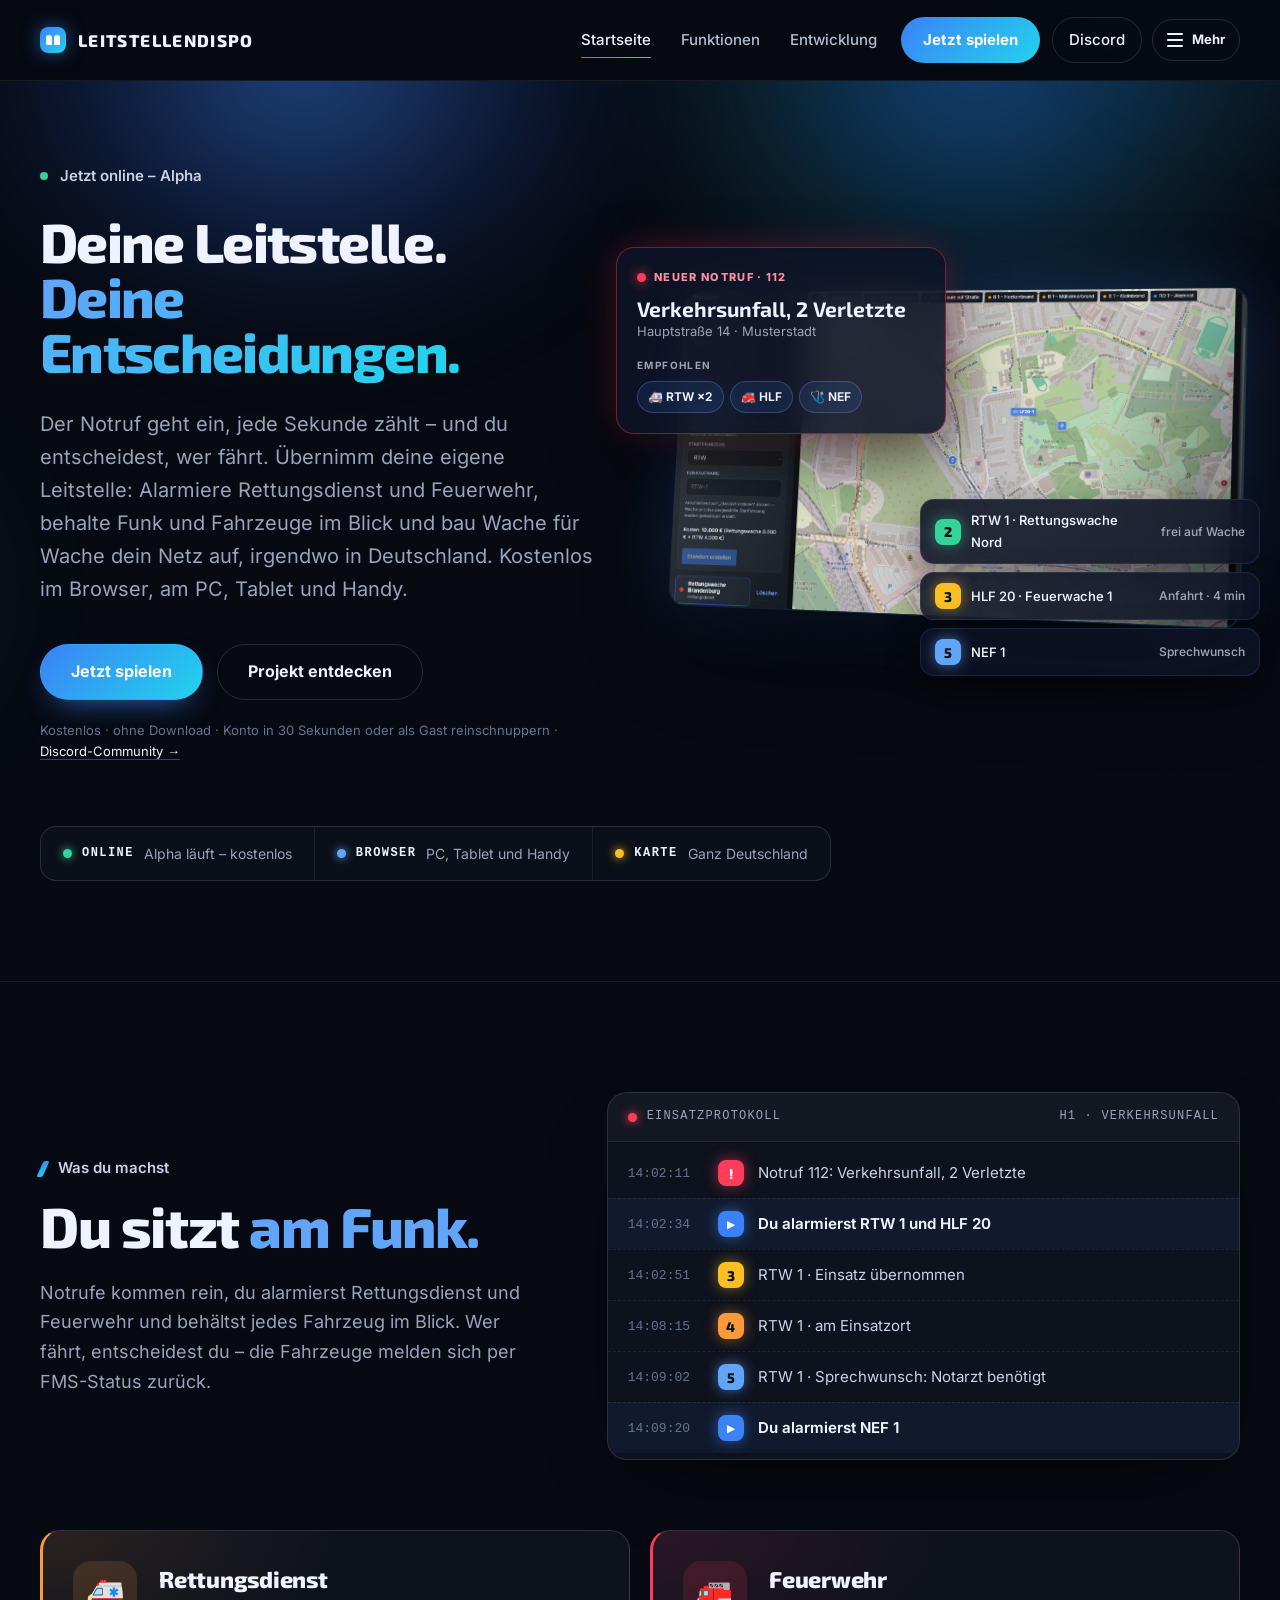
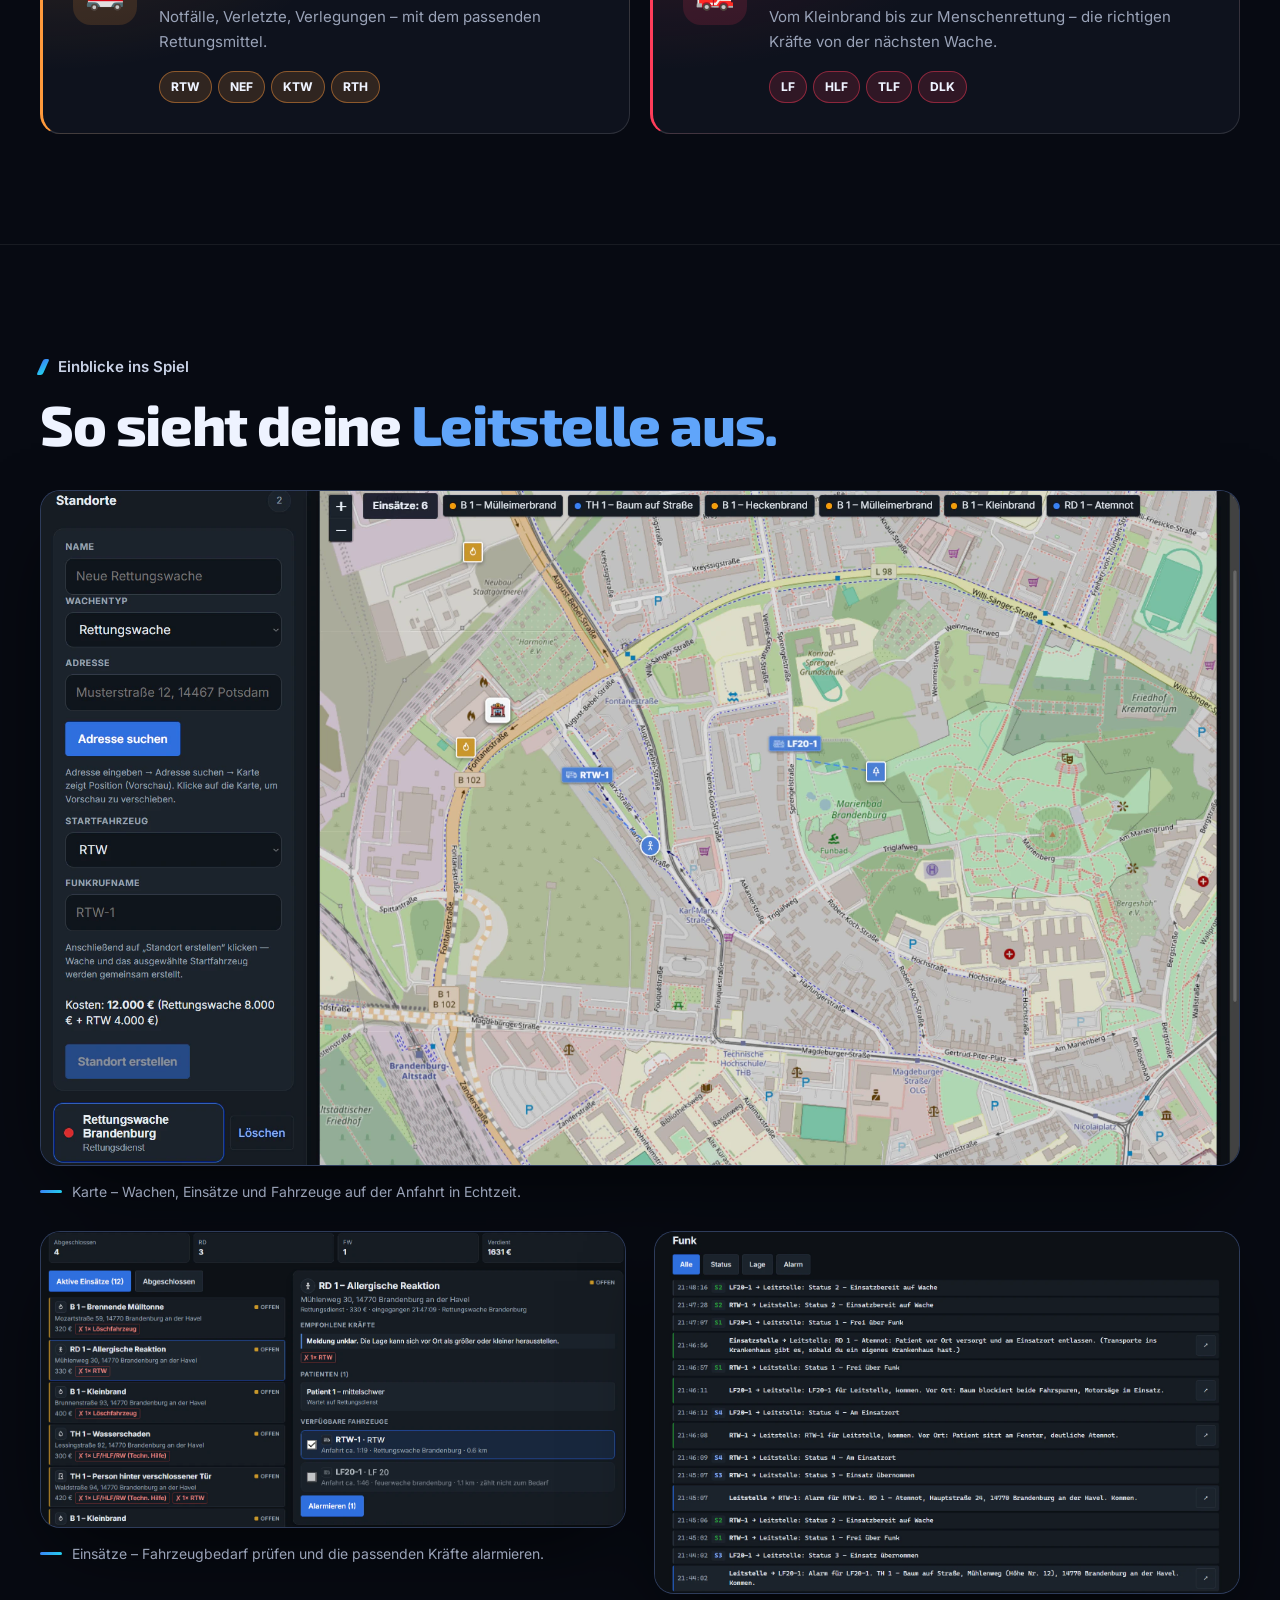
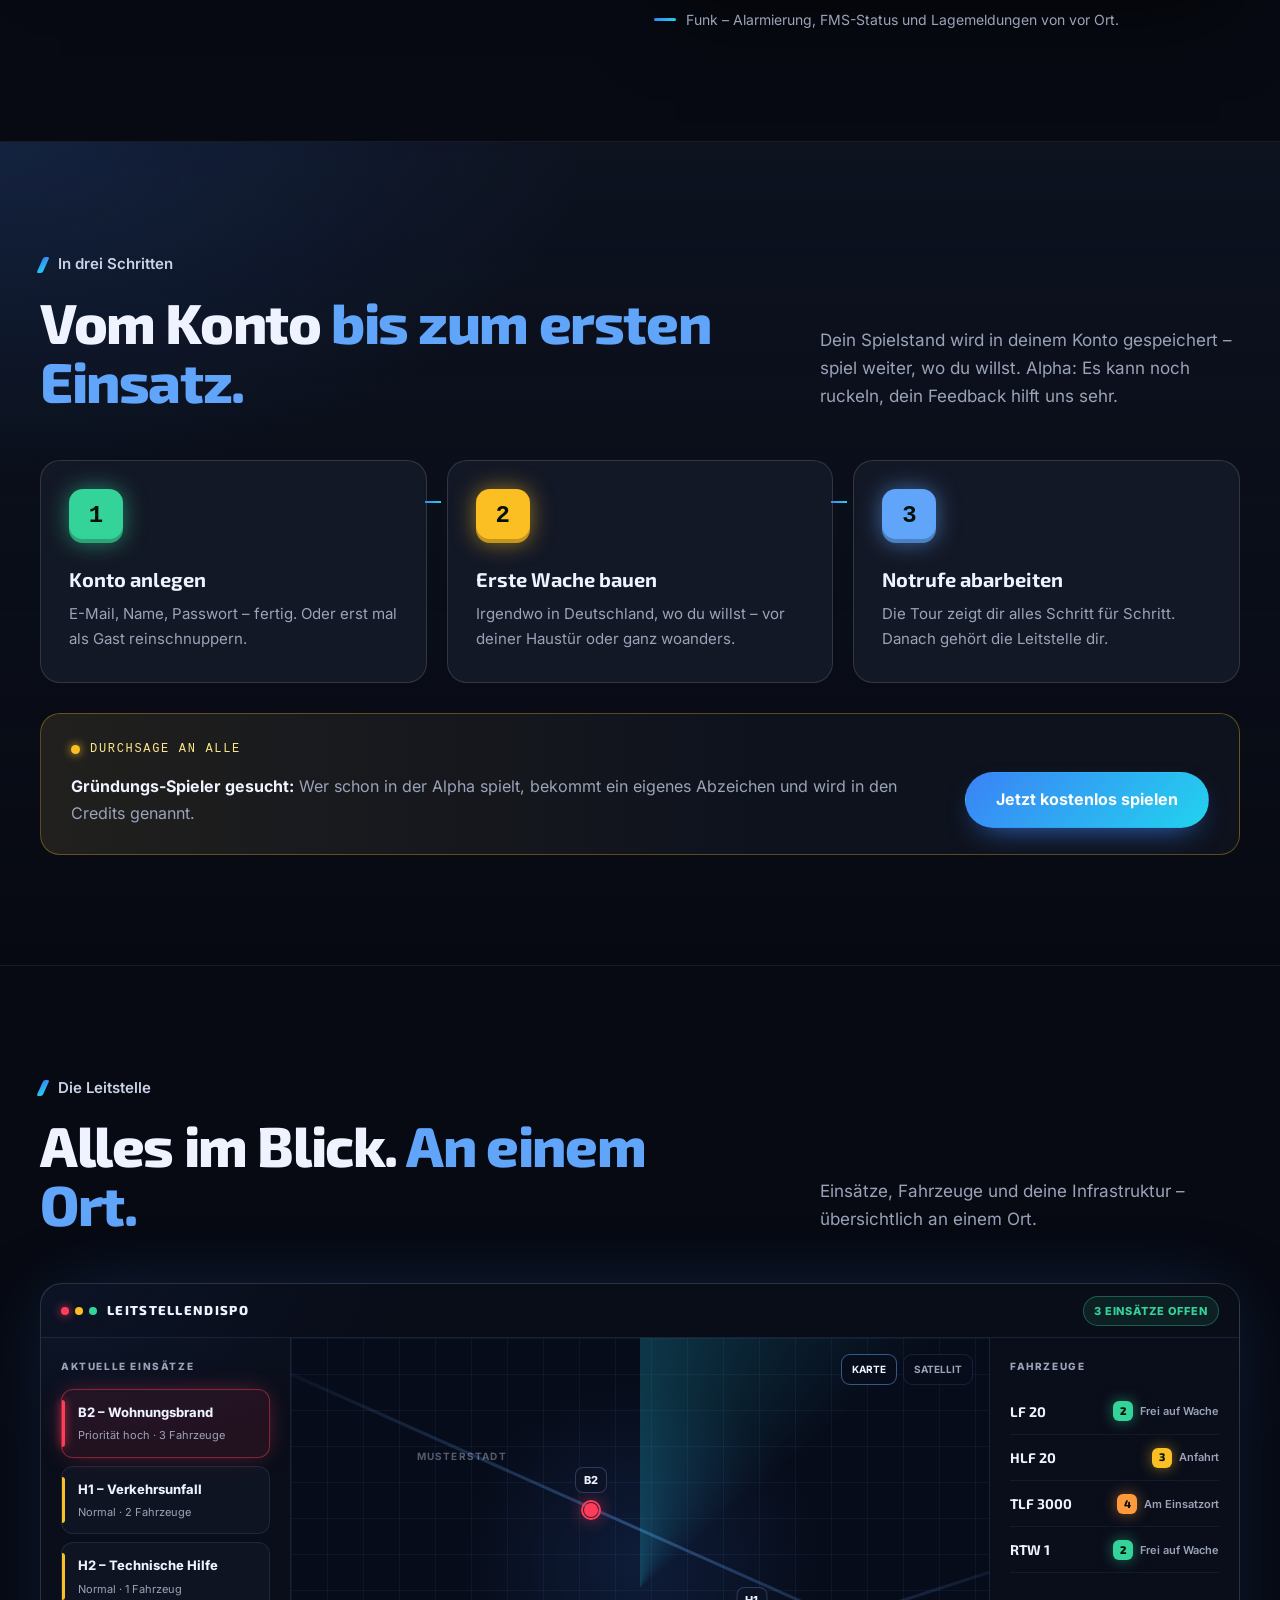
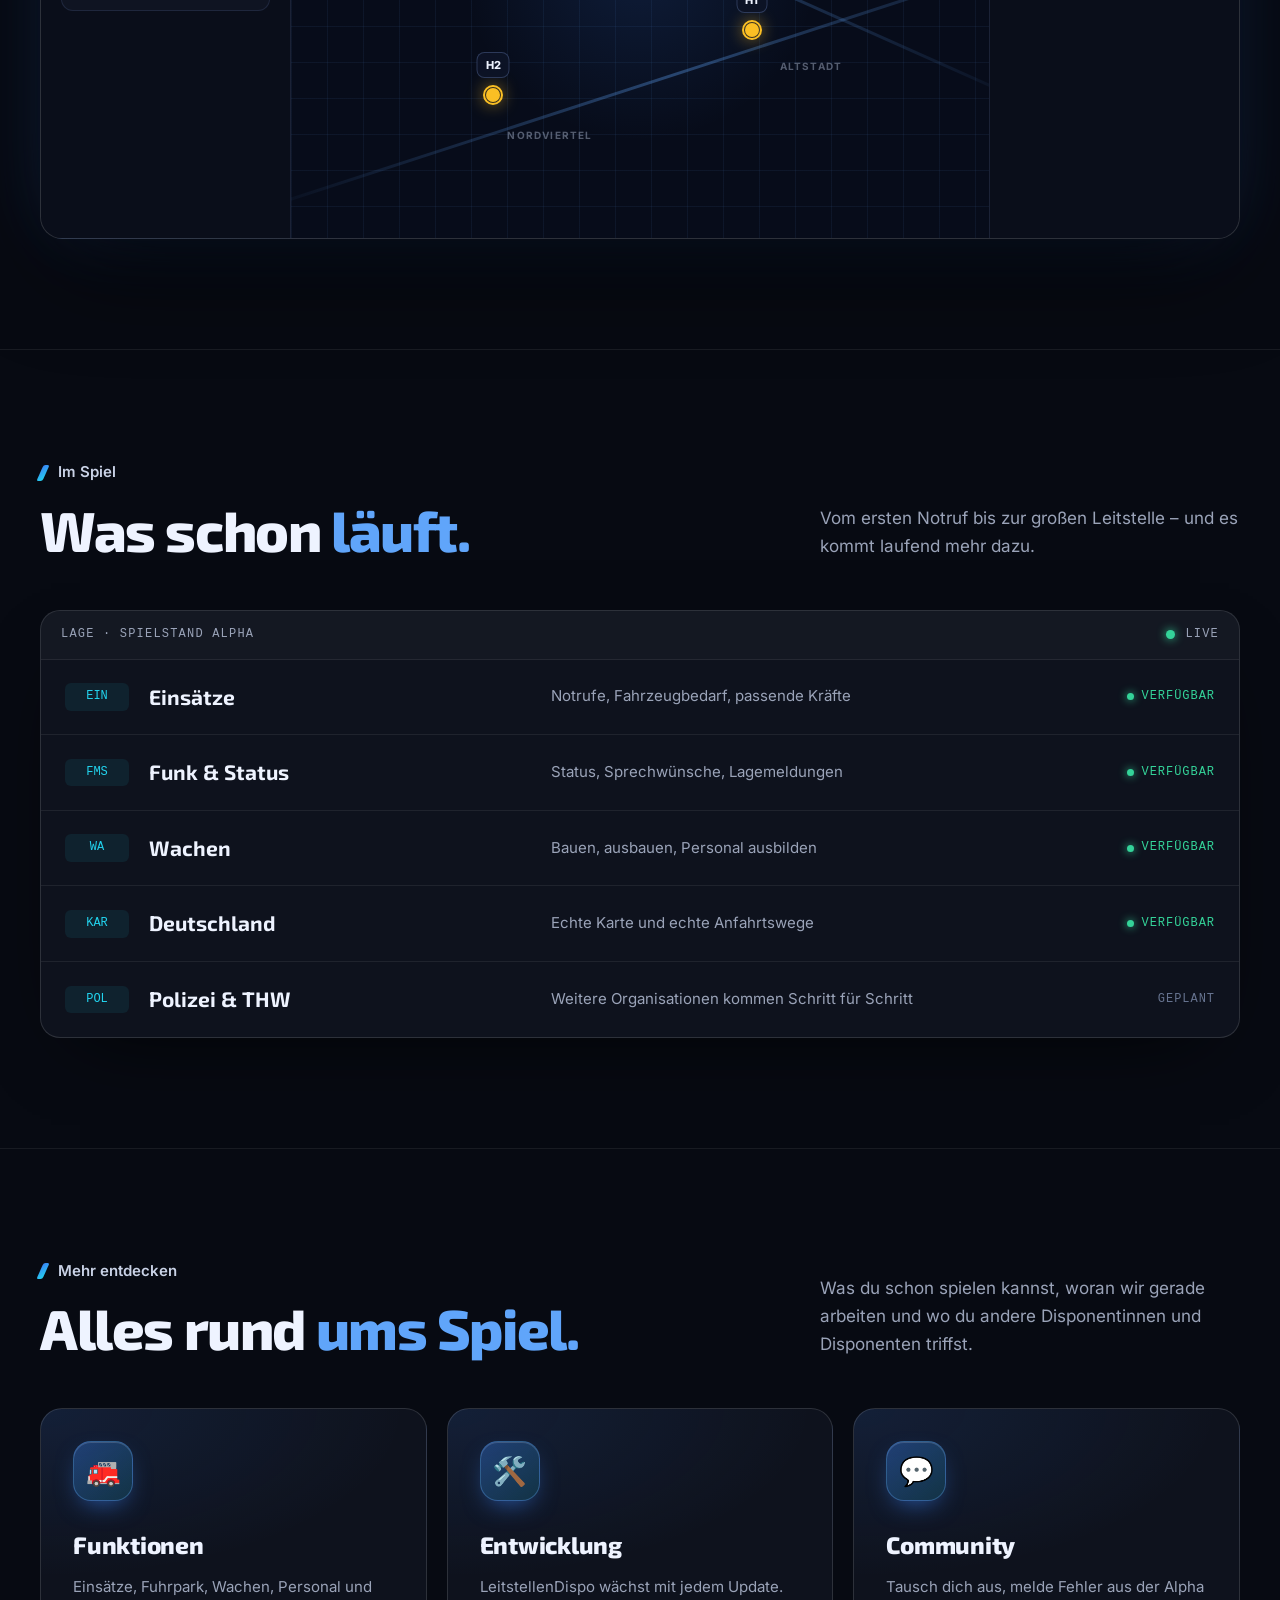
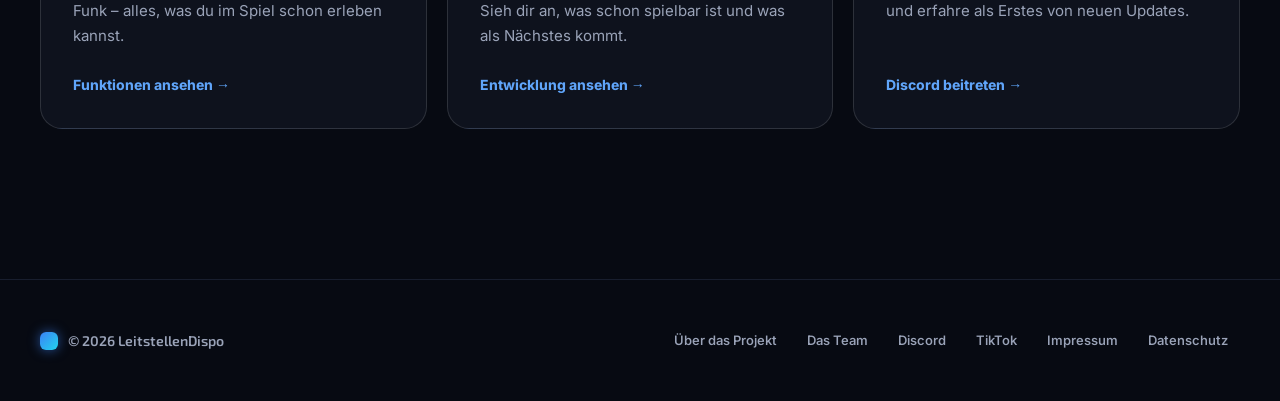
==== index.html @ 8c6b31de "Eigener Einsatzmonitor-Look statt UPVYRA-Anlehnung, Team-Text überarbeitet - Streifen raus, Blaulich" ====
<!DOCTYPE html>
<html lang="de">
<head>
  <meta charset="UTF-8">
  <meta name="viewport" content="width=device-width, initial-scale=1.0">

  <title>LeitstellenDispo – Deine Leitstelle. Deine Entscheidungen.</title>

  <meta
    name="description"
    content="LeitstellenDispo ist eine moderne Leitstellen-Simulation. Verwalte Einsätze, Fahrzeuge und Wachen und baue deine eigene Leitstelle auf."
  >

  <meta name="theme-color" content="#080a0d">

  <link rel="icon" type="image/png" href="favicon.png.PNG">
  <link rel="apple-touch-icon" href="favicon.png.PNG">

  <link rel="stylesheet" href="style.css?v=202611061720">
</head>

<body>

  <!-- =========================
       HEADER
  ========================== -->

  <header>
    <div class="container nav">

      <a href="index.html" class="brand">
        <span class="brand-mark"></span>
        LEITSTELLENDISPO
      </a>

      <nav>

        <a href="index.html" aria-current="page">
          Startseite
        </a>

        <a href="funktionen.html">
          Funktionen
        </a>

        <a href="entwicklung.html">
          Entwicklung
        </a>

        <a
          href="https://spiel.leitstellendispo.de"
          class="nav-discord nav-spielen"
        >
          Jetzt spielen
        </a>

        <a
          href="https://discord.gg/2WXJZtUFK"
          target="_blank"
          rel="noopener"
          class="nav-discord"
        >
          Discord
        </a>

        <button
          class="menu-button"
          id="menuButton"
          type="button"
          aria-label="Menü öffnen"
          aria-expanded="false"
        >

          <span
            class="menu-icon"
            aria-hidden="true"
          >
            <span></span>
            <span></span>
            <span></span>
          </span>

          <span class="menu-button-label">
            Mehr
          </span>

        </button>

      </nav>

    </div>
  </header>


  <!-- =========================
       EXPANDABLE MENU
  ========================== -->

  <div
    class="menu-overlay"
    id="menuOverlay"
    aria-hidden="true"
  >

    <aside
      class="menu-panel"
      aria-label="Zusätzliche Navigation"
    >

      <div class="menu-panel-heading">

        <span>
          LeitstellenDispo
        </span>

        <h2>
          Mehr
          <span>entdecken.</span>
        </h2>

      </div>


      <!-- NAVIGATION -->

     <div class="menu-card">

  <button
    class="menu-card-toggle"
    type="button"
    aria-expanded="false"
  >

    <span>
      Navigation
    </span>

    <span class="menu-card-arrow">
      +
    </span>

  </button>

  <div class="menu-card-content">

    <div class="menu-card-inner">

      <div class="menu-links">

        <a href="index.html">
          Startseite
        </a>

        <a href="funktionen.html">
          Funktionen
        </a>

        <a href="entwicklung.html">
          Entwicklung
        </a>

        <a href="ueber-das-projekt.html">
          Über das Projekt
        </a>

      </div>

    </div>

  </div>

</div>


      <!-- COMMUNITY -->

      <div class="menu-card">

        <button
          class="menu-card-toggle"
          type="button"
          aria-expanded="false"
        >

          <span>
            Community
          </span>

          <span class="menu-card-arrow">
            +
          </span>

        </button>

        <div class="menu-card-content">

          <div class="menu-card-inner">

            <div class="menu-links">

              <a
                href="community.html"
              >
                Discord
              </a>

              <a href="feedback.html">
                Feedback
              </a>

            </div>

          </div>

        </div>

      </div>


      <!-- KONTAKT -->

      <div class="menu-card">

        <button
          class="menu-card-toggle"
          type="button"
          aria-expanded="false"
        >

          <span>
            Kontakt
          </span>

          <span class="menu-card-arrow">
            +
          </span>

        </button>

        <div class="menu-card-content">

          <div class="menu-card-inner">

            <div class="menu-links">

              <a href="fragen.html">
                Fragen?
              </a>

            <a href="team.html">Das Team</a>
          

              <a href="kooperationen.html">
                Kooperationen
              </a>

            </div>

          </div>

        </div>

      </div>


      <!-- RECHTLICHES -->

      <div class="menu-card">

        <button
          class="menu-card-toggle"
          type="button"
          aria-expanded="false"
        >

          <span>
            Rechtliches
          </span>

          <span class="menu-card-arrow">
            +
          </span>

        </button>

        <div class="menu-card-content">

          <div class="menu-card-inner">

            <div class="menu-links">

              <a href="impressum.html">
                Impressum
              </a>

              <a href="datenschutz.html">
                Datenschutz
              </a>

            </div>

          </div>

        </div>

      </div>


      <div class="menu-footer">
        LeitstellenDispo · v0.1.0-alpha · online
      </div>

    </aside>

  </div>


  <main>

    <!-- =========================
         HERO
    ========================== -->

    <section
      class="hero"
      id="projekt"
    >

      <div class="container">

        <div class="hero-raster">
        <div class="hero-content">

          <div class="eyebrow eyebrow-live">
            <span class="live-punkt" aria-hidden="true"></span>
            Jetzt online – Alpha
          </div>

          <h1>
            Deine Leitstelle.
            <br>
            <span>
              Deine Entscheidungen.
            </span>
          </h1>

          <p class="hero-text">
            Der Notruf geht ein, jede Sekunde zählt – und du entscheidest, wer
            fährt. Übernimm deine eigene Leitstelle: Alarmiere Rettungsdienst und
            Feuerwehr, behalte Funk und Fahrzeuge im Blick und bau Wache für Wache
            dein Netz auf, irgendwo in Deutschland. Kostenlos im Browser, am PC,
            Tablet und Handy.
          </p>

          <div class="hero-actions">

            <a
              href="https://spiel.leitstellendispo.de"
              class="button button-primary"
            >
              Jetzt spielen
            </a>

            <a
              href="funktionen.html"
              class="button button-secondary"
            >
              Projekt entdecken
            </a>
          </div>
          <p class="hero-zusatz">Kostenlos · ohne Download · Konto in 30 Sekunden oder als Gast reinschnuppern · <a href="https://discord.gg/2WXJZtUFK" target="_blank" rel="noopener">Discord-Community →</a></p>
        </div>
        <div class="hero-karte" aria-hidden="true">
          <div class="hero-bild">
            <img src="bilder/spiel-karte.webp" width="1917" height="1078" alt="">
          </div>
          <div class="notruf">
            <div class="notruf-kopf"><span class="notruf-blink"></span> Neuer Notruf · 112</div>
            <strong class="notruf-titel">Verkehrsunfall, 2 Verletzte</strong>
            <div class="notruf-adresse">Hauptstraße 14 · Musterstadt</div>
            <div class="notruf-label">Empfohlen</div>
            <div class="notruf-chips"><span>🚑 RTW ×2</span><span>🚒 HLF</span><span>🩺 NEF</span></div>
          </div>
          <ul class="status-liste">
            <li><span class="fms fms-2">2</span> RTW 1 · Rettungswache Nord <em>frei auf Wache</em></li>
            <li><span class="fms fms-3">3</span> HLF 20 · Feuerwache 1 <em>Anfahrt · 4 min</em></li>
            <li><span class="fms fms-5">5</span> NEF 1 <em>Sprechwunsch</em></li>
          </ul>
        </div>
      </div>

      <ul class="lage-leiste">
        <li><span class="lampe lampe--gruen"></span><b>Online</b>Alpha läuft – kostenlos</li>
        <li><span class="lampe lampe--blau"></span><b>Browser</b>PC, Tablet und Handy</li>
        <li><span class="lampe lampe--gelb"></span><b>Karte</b>Ganz Deutschland</li>
      </ul>
    </div>
    </section>


    <!-- =========================
         WAS IST LEITSTELLENDISPO
    ========================== -->

    <section>
      <div class="container">

        <div class="protokoll-raster">

          <div>
            <div class="section-kicker">
              Was du machst
            </div>
            <h2>
              Du sitzt
              <span>am Funk.</span>
            </h2>
            <p class="protokoll-text">
              Notrufe kommen rein, du alarmierst Rettungsdienst und Feuerwehr und
              behältst jedes Fahrzeug im Blick. Wer fährt, entscheidest du –
              die Fahrzeuge melden sich per FMS-Status zurück.
            </p>
          </div>

          <div class="protokoll" aria-label="Beispiel eines Einsatzprotokolls">
            <div class="protokoll-kopf">
              <span><span class="lampe lampe--rot"></span> Einsatzprotokoll</span>
              <span>H1 · Verkehrsunfall</span>
            </div>
            <ol class="protokoll-liste">
              <li><time>14:02:11</time><span class="fms fms-notruf">!</span>Notruf 112: Verkehrsunfall, 2 Verletzte</li>
              <li><time>14:02:34</time><span class="fms fms-du">▶</span><strong>Du alarmierst RTW 1 und HLF 20</strong></li>
              <li><time>14:02:51</time><span class="fms fms-3">3</span>RTW 1 · Einsatz übernommen</li>
              <li><time>14:08:15</time><span class="fms fms-4">4</span>RTW 1 · am Einsatzort</li>
              <li><time>14:09:02</time><span class="fms fms-5">5</span>RTW 1 · Sprechwunsch: Notarzt benötigt</li>
              <li><time>14:09:20</time><span class="fms fms-du">▶</span><strong>Du alarmierst NEF 1</strong></li>
            </ol>
          </div>

        </div>

        <div class="einheiten">
          <a href="funktionen.html" class="einheit einheit--rd">
            <span class="einheit-symbol" aria-hidden="true">🚑</span>
            <div>
              <h3>Rettungsdienst</h3>
              <p>Notfälle, Verletzte, Verlegungen – mit dem passenden Rettungsmittel.</p>
              <div class="fahrzeug-chips"><span>RTW</span><span>NEF</span><span>KTW</span><span>RTH</span></div>
            </div>
          </a>
          <a href="funktionen.html" class="einheit einheit--fw">
            <span class="einheit-symbol" aria-hidden="true">🚒</span>
            <div>
              <h3>Feuerwehr</h3>
              <p>Vom Kleinbrand bis zur Menschenrettung – die richtigen Kräfte von der nächsten Wache.</p>
              <div class="fahrzeug-chips"><span>LF</span><span>HLF</span><span>TLF</span><span>DLK</span></div>
            </div>
          </a>
        </div>

      </div>
    </section>


    <!-- =========================
         SCREENSHOTS
    ========================== -->

    <section class="einblicke">

      <div class="container">

        <div class="section-kicker">
          Einblicke ins Spiel
        </div>

        <h2>
          So sieht deine
          <span>Leitstelle aus.</span>
        </h2>

        <figure class="einblick einblick-gross">
          <img src="bilder/spiel-karte.webp" width="1917" height="1078" loading="lazy"
            alt="Spielansicht Karte: Wachen, laufende Einsätze und Fahrzeuge auf dem Weg zum Einsatzort">
          <figcaption>Karte – Wachen, Einsätze und Fahrzeuge auf der Anfahrt in Echtzeit.</figcaption>
        </figure>

        <div class="einblicke-raster">
          <figure class="einblick">
            <img src="bilder/spiel-einsaetze.webp" width="1515" height="766" loading="lazy"
              alt="Spielansicht Einsätze: Liste offener Einsätze und Details mit Fahrzeugbedarf">
            <figcaption>Einsätze – Fahrzeugbedarf prüfen und die passenden Kräfte alarmieren.</figcaption>
          </figure>
          <figure class="einblick">
            <img src="bilder/spiel-funk.webp" width="1592" height="986" loading="lazy"
              alt="Spielansicht Funk: Alarmierung, FMS-Status und Lagemeldungen der Fahrzeuge">
            <figcaption>Funk – Alarmierung, FMS-Status und Lagemeldungen von vor Ort.</figcaption>
          </figure>
        </div>

      </div>

    </section>


    <!-- =========================
         PUBLIC STATS
    ========================== -->

    <!-- Ausgeblendet, bis echte Zahlen verfügbar sind.
    <div class="stats">

      <div class="container stats-grid">

        <div class="stat">

          <div class="stat-value live">
            <span class="live-dot"></span>
            —
          </div>

          <div class="stat-label">
            Aktuell online
          </div>

          <div class="stat-note">
            Wird später live erfasst
          </div>

        </div>


        <div class="stat">

          <div class="stat-value">
            —
          </div>

          <div class="stat-label">
            Bisher besucht
          </div>

          <div class="stat-note">
            Öffentlicher Besucherzähler
          </div>

        </div>


        <div class="stat">

          <div class="stat-value">
            0
          </div>

          <div class="stat-label">
            Einsätze simuliert
          </div>

          <div class="stat-note">
            Wird mit dem Spiel verknüpft
          </div>

        </div>


        <div class="stat">

          <div class="stat-value">
            0.1
          </div>

          <div class="stat-label">
            Projektversion
          </div>

          <div class="stat-note">
            Aktive Entwicklung
          </div>

        </div>

      </div>

    </div>
    -->


    <!-- =========================
         LAUNCH
    ========================== -->

    <section class="launch abschnitt-getoent">

      <div class="container">

        <div class="section-heading">
          <div class="section-title">
            <div class="section-kicker">
              In drei Schritten
            </div>
            <h2>
              Vom Konto
              <span>bis zum ersten Einsatz.</span>
            </h2>
          </div>
          <p class="section-description">
            Dein Spielstand wird in deinem Konto gespeichert – spiel weiter, wo du willst.
            Alpha: Es kann noch ruckeln, dein Feedback hilft uns sehr.
          </p>
        </div>

        <ol class="schritte">
          <li><span class="taste">1</span><strong>Konto anlegen</strong>E-Mail, Name, Passwort – fertig. Oder erst mal als Gast reinschnuppern.</li>
          <li><span class="taste">2</span><strong>Erste Wache bauen</strong>Irgendwo in Deutschland, wo du willst – vor deiner Haustür oder ganz woanders.</li>
          <li><span class="taste">3</span><strong>Notrufe abarbeiten</strong>Die Tour zeigt dir alles Schritt für Schritt. Danach gehört die Leitstelle dir.</li>
        </ol>

        <div class="durchsage">
          <div class="durchsage-kopf">
            <span class="lampe lampe--gelb"></span>
            Durchsage an alle
          </div>
          <p>
            <strong>Gründungs-Spieler gesucht:</strong> Wer schon in der Alpha spielt,
            bekommt ein eigenes Abzeichen und wird in den Credits genannt.
          </p>
          <a href="https://spiel.leitstellendispo.de" class="button button-primary">
            Jetzt kostenlos spielen
          </a>
        </div>

      </div>

    </section>


    <!-- =========================
         CONTROL CENTER
    ========================== -->

    <section>

      <div class="container">

        <div class="section-heading">

          <div class="section-title">

            <div class="section-kicker">
              Die Leitstelle
            </div>

            <h2>
              Alles im Blick.
              <span>An einem Ort.</span>
            </h2>

          </div>

          <p class="section-description">
            Einsätze, Fahrzeuge und deine Infrastruktur –
            übersichtlich an einem Ort.
          </p>

        </div>


        <div class="control-center">

          <div class="window-bar">

            <div class="window-brand">
              <span class="window-brand-dot"></span>
              LEITSTELLENDISPO
            </div>

            <div class="window-status">
              3 Einsätze offen
            </div>

          </div>


          <div class="dashboard">

            <!-- LEFT -->

            <aside class="dashboard-side dashboard-left">

              <div class="dash-heading">
                Aktuelle Einsätze
              </div>

              <div class="incident active">

                <div class="incident-title">
                  B2 – Wohnungsbrand
                </div>

                <div class="incident-meta">
                  Priorität hoch · 3 Fahrzeuge
                </div>

              </div>

              <div class="incident">

                <div class="incident-title">
                  H1 – Verkehrsunfall
                </div>

                <div class="incident-meta">
                  Normal · 2 Fahrzeuge
                </div>

              </div>

              <div class="incident">

                <div class="incident-title">
                  H2 – Technische Hilfe
                </div>

                <div class="incident-meta">
                  Normal · 1 Fahrzeug
                </div>

              </div>

            </aside>


            <!-- MAP -->

            <div class="map">

              <div class="map-ui">

                <span>
                  KARTE
                </span>

                <span>
                  SATELLIT
                </span>

              </div>

              <div class="map-road road-one"></div>
              <div class="map-road road-two"></div>

              <div class="map-label one">
                Musterstadt
              </div>

              <div class="map-label two">
                Altstadt
              </div>

              <div class="map-label three">
                Nordviertel
              </div>

              <div class="map-point point-one"><span>B2</span></div>
              <div class="map-point point-two"><span>H1</span></div>
              <div class="map-point point-three"><span>H2</span></div>

            </div>


            <!-- RIGHT -->

            <aside class="dashboard-side dashboard-right">

              <div class="dash-heading">
                Fahrzeuge
              </div>

              <div class="vehicle">

                <div class="vehicle-name">
                  LF 20
                </div>

                <div class="vehicle-status"><span class="fms fms-2">2</span> Frei auf Wache</div>

              </div>

              <div class="vehicle">

                <div class="vehicle-name">
                  HLF 20
                </div>

                <div class="vehicle-status"><span class="fms fms-3">3</span> Anfahrt</div>

              </div>

              <div class="vehicle">

                <div class="vehicle-name">
                  TLF 3000
                </div>

                <div class="vehicle-status"><span class="fms fms-4">4</span> Am Einsatzort</div>

              </div>

              <div class="vehicle">

                <div class="vehicle-name">
                  RTW 1
                </div>

                <div class="vehicle-status"><span class="fms fms-2">2</span> Frei auf Wache</div>

              </div>

            </aside>

          </div>

        </div>

      </div>

    </section>


    <!-- =========================
         IM SPIEL
    ========================== -->

    <section>
      <div class="container">

        <div class="section-heading">
          <div class="section-title">
            <div class="section-kicker">
              Im Spiel
            </div>
            <h2>
              Was schon
              <span>läuft.</span>
            </h2>
          </div>
          <p class="section-description">
            Vom ersten Notruf bis zur großen Leitstelle – und es kommt laufend mehr dazu.
          </p>
        </div>

        <div class="monitor">
          <div class="monitor-kopf">
            <span>Lage · Spielstand Alpha</span>
            <span><span class="lampe lampe--gruen"></span> live</span>
          </div>
          <ul class="monitor-liste">
            <li><code>EIN</code><strong>Einsätze</strong><span>Notrufe, Fahrzeugbedarf, passende Kräfte</span><em class="bereit">verfügbar</em></li>
            <li><code>FMS</code><strong>Funk &amp; Status</strong><span>Status, Sprechwünsche, Lagemeldungen</span><em class="bereit">verfügbar</em></li>
            <li><code>WA</code><strong>Wachen</strong><span>Bauen, ausbauen, Personal ausbilden</span><em class="bereit">verfügbar</em></li>
            <li><code>KAR</code><strong>Deutschland</strong><span>Echte Karte und echte Anfahrtswege</span><em class="bereit">verfügbar</em></li>
            <li><code>POL</code><strong>Polizei &amp; THW</strong><span>Weitere Organisationen kommen Schritt für Schritt</span><em>geplant</em></li>
          </ul>
        </div>

      </div>
    </section>


    <!-- =========================
         MEHR ENTDECKEN
    ========================== -->

    <section>
      <div class="container">

        <div class="section-heading">
          <div class="section-title">
            <div class="section-kicker">
              Mehr entdecken
            </div>

            <h2>
              Alles rund
              <span>ums Spiel.</span>
            </h2>
          </div>

          <p class="section-description">
            Was du schon spielen kannst, woran wir gerade arbeiten
            und wo du andere Disponentinnen und Disponenten triffst.
          </p>
        </div>

        <div class="entdecken-grid">

          <a href="funktionen.html" class="entdecken-karte">
            <span class="entdecken-icon" aria-hidden="true">🚒</span>
            <h3>Funktionen</h3>
            <p>
              Einsätze, Fuhrpark, Wachen, Personal und Funk –
              alles, was du im Spiel schon erleben kannst.
            </p>
            <span class="entdecken-link">Funktionen ansehen →</span>
          </a>

          <a href="entwicklung.html" class="entdecken-karte">
            <span class="entdecken-icon" aria-hidden="true">🛠️</span>
            <h3>Entwicklung</h3>
            <p>
              LeitstellenDispo wächst mit jedem Update. Sieh dir an,
              was schon spielbar ist und was als Nächstes kommt.
            </p>
            <span class="entdecken-link">Entwicklung ansehen →</span>
          </a>

          <a
            href="https://discord.gg/2WXJZtUFK"
            target="_blank"
            rel="noopener"
            class="entdecken-karte"
          >
            <span class="entdecken-icon" aria-hidden="true">💬</span>
            <h3>Community</h3>
            <p>
              Tausch dich aus, melde Fehler aus der Alpha und
              erfahre als Erstes von neuen Updates.
            </p>
            <span class="entdecken-link">Discord beitreten →</span>
          </a>

        </div>

      </div>
    </section>

  </main>


  <!-- =========================
       FOOTER
  ========================== -->

  <footer>

    <div class="container footer-inner">

      <div class="footer-copy">
        © 2026 LeitstellenDispo
      </div>

      <div class="footer-links">

        <a href="ueber-das-projekt.html">
          Über das Projekt
        </a>

        <a href="team.html">
          Das Team
        </a>

        <a
          href="https://discord.gg/2WXJZtUFK"
          target="_blank"
          rel="noopener"
        >
          Discord
        </a>

        <a
          href="https://www.tiktok.com/@leitstellendispo"
          target="_blank"
          rel="noopener"
        >
          TikTok
        </a>

        <a href="impressum.html">
          Impressum
        </a>

        <a href="datenschutz.html">
          Datenschutz
        </a>

      </div>

    </div>

  </footer>

  <script src="script.js?v=202611061720"></script>

</body>
</html>
---- style.css ----
/* =========================================================
   LEITSTELLENDISPO – Design „Leitstelle bei Nacht“
   Tiefblaue Flächen, Glas-Panels, Verläufe Blau → Cyan,
   Blaulicht-Rot als Signalfarbe. Schriften liegen lokal in /fonts.
========================================================= */

@font-face {
  font-family: "Inter";
  src: url("fonts/inter.woff2") format("woff2");
  font-weight: 100 900;
  font-display: swap;
}

@font-face {
  font-family: "Exo 2";
  src: url("fonts/exo2.woff2") format("woff2");
  font-weight: 100 900;
  font-display: swap;
}

:root {
  --bg: #050814;
  --bg-soft: #0a1020;
  --surface: #0e1628;
  --surface-2: #142039;
  --glas: rgba(16, 26, 48, 0.62);
  --border: rgba(148, 178, 255, 0.12);
  --border-hell: rgba(148, 178, 255, 0.24);

  --text: #eef3ff;
  --muted: #9aa8c4;
  --leise: #66738f;

  --blau: #3b82f6;
  --blau-hell: #60a5fa;
  --cyan: #22d3ee;
  --rot: #ff3d5a;
  --orange: #ff9a3c;
  --green: #34d399;
  --lila: #8b5cf6;

  /* alte Namen, falls noch irgendwo benutzt */
  --red: var(--blau);
  --red-soft: rgba(59, 130, 246, 0.14);

  --verlauf: linear-gradient(135deg, #3b82f6 0%, #22d3ee 100%);
  --verlauf-heiss: linear-gradient(135deg, #ff3d5a 0%, #ff9a3c 100%);
  --rahmen-verlauf: linear-gradient(140deg, rgba(96, 165, 250, 0.55), rgba(148, 178, 255, 0.08) 40%, rgba(34, 211, 238, 0.35));
  --glow: 0 0 0 1px rgba(96, 165, 250, 0.25), 0 18px 50px -12px rgba(59, 130, 246, 0.45);

  --schrift: "Inter", -apple-system, BlinkMacSystemFont, "Segoe UI", Roboto, Arial, sans-serif;
  --schrift-titel: "Exo 2", "Inter", -apple-system, "Segoe UI", sans-serif;

  --max-width: 1200px;
  --radius: 20px;
}

* {
  margin: 0;
  padding: 0;
  box-sizing: border-box;
}

html {
  scroll-behavior: smooth;
}

body {
  position: relative;
  min-height: 100vh;
  background: var(--bg);
  color: var(--text);
  font-family: var(--schrift);
  line-height: 1.65;
  overflow-x: hidden;
  -webkit-font-smoothing: antialiased;
}

/* Lebendiger Hintergrund: langsam wandernde Lichter + feines Raster */
body::before {
  content: "";
  position: fixed;
  inset: -20vmax;
  z-index: -2;
  pointer-events: none;
  background:
    radial-gradient(38vmax 38vmax at 18% 12%, rgba(59, 130, 246, 0.20), transparent 60%),
    radial-gradient(32vmax 32vmax at 85% 18%, rgba(34, 211, 238, 0.12), transparent 60%),
    radial-gradient(36vmax 36vmax at 70% 85%, rgba(139, 92, 246, 0.12), transparent 60%),
    radial-gradient(26vmax 26vmax at 10% 80%, rgba(255, 61, 90, 0.08), transparent 60%);
  filter: blur(10px);
  animation: lichter 26s ease-in-out infinite alternate;
}

body::after {
  content: "";
  position: fixed;
  inset: 0;
  z-index: -1;
  pointer-events: none;
  background-image:
    linear-gradient(rgba(148, 178, 255, 0.045) 1px, transparent 1px),
    linear-gradient(90deg, rgba(148, 178, 255, 0.045) 1px, transparent 1px);
  background-size: 64px 64px;
  mask-image: radial-gradient(ellipse at 50% 0%, black 10%, transparent 70%);
  -webkit-mask-image: radial-gradient(ellipse at 50% 0%, black 10%, transparent 70%);
}

@keyframes lichter {
  0%   { transform: translate3d(0, 0, 0) rotate(0deg); }
  50%  { transform: translate3d(4vmax, -3vmax, 0) rotate(8deg); }
  100% { transform: translate3d(-3vmax, 4vmax, 0) rotate(-6deg); }
}

body.menu-open {
  overflow: hidden;
}

::selection {
  background: rgba(59, 130, 246, 0.45);
  color: #fff;
}

a {
  color: inherit;
  text-decoration: none;
}

button {
  font: inherit;
}

img,
svg,
video,
iframe {
  max-width: 100%;
}

:focus-visible {
  outline: 2px solid var(--cyan);
  outline-offset: 3px;
  border-radius: 8px;
}

.container {
  width: min(calc(100% - 40px), var(--max-width));
  margin: 0 auto;
}

h1,
h2,
h3 {
  font-family: var(--schrift-titel);
  font-weight: 800;
}


/* =========================================================
   HEADER – schwebende Glas-Leiste
========================================================= */

header {
  position: sticky;
  top: 0;
  z-index: 100;
  padding: 14px 0;
}

.nav {
  min-height: 64px;
  padding: 0 10px 0 22px;

  display: flex;
  align-items: center;
  justify-content: space-between;
  gap: 18px;

  border: 1px solid var(--border);
  border-radius: 18px;
  background: rgba(8, 13, 28, 0.72);
  backdrop-filter: blur(18px) saturate(140%);
  -webkit-backdrop-filter: blur(18px) saturate(140%);
  box-shadow: 0 10px 40px -10px rgba(0, 0, 0, 0.6);
}

.brand {
  display: flex;
  align-items: center;
  gap: 12px;

  font-family: var(--schrift-titel);
  font-size: 17px;
  font-weight: 800;
  letter-spacing: 0.08em;
}

/* Blaulicht im Logo */
.brand-mark {
  position: relative;
  width: 26px;
  height: 26px;
  flex-shrink: 0;
  border-radius: 8px;
  background: var(--verlauf);
  box-shadow: 0 0 18px rgba(59, 130, 246, 0.6);
}

.brand-mark::before,
.brand-mark::after {
  content: "";
  position: absolute;
  top: 8px;
  width: 6px;
  height: 10px;
  border-radius: 3px 3px 1px 1px;
  background: #fff;
}

.brand-mark::before {
  left: 6px;
  animation: blaulicht-links 1.4s steps(1) infinite;
}

.brand-mark::after {
  right: 6px;
  animation: blaulicht-rechts 1.4s steps(1) infinite;
}

@keyframes blaulicht-links {
  0%, 50% { opacity: 1; box-shadow: 0 0 10px #fff; }
  25%, 75% { opacity: 0.35; box-shadow: none; }
}

@keyframes blaulicht-rechts {
  0%, 50% { opacity: 0.35; box-shadow: none; }
  25%, 75% { opacity: 1; box-shadow: 0 0 10px #fff; }
}

nav {
  display: flex;
  align-items: center;
  gap: 6px;
}

nav a {
  position: relative;
  padding: 8px 12px;
  border-radius: 10px;
  color: var(--muted);
  font-size: 14px;
  font-weight: 600;
  transition: color 0.2s ease, background 0.2s ease;
}

nav a:hover {
  color: var(--text);
  background: rgba(148, 178, 255, 0.07);
}

nav a[aria-current="page"] {
  color: var(--text);
}

nav a[aria-current="page"]::after {
  content: "";
  position: absolute;
  left: 12px;
  right: 12px;
  bottom: 2px;
  height: 2px;
  border-radius: 2px;
  background: var(--verlauf);
  box-shadow: 0 0 10px rgba(34, 211, 238, 0.7);
}

.nav-discord {
  margin-left: 6px;
  padding: 10px 16px;
  border: 1px solid var(--border);
  border-radius: 12px;
  white-space: nowrap;
  background: rgba(148, 178, 255, 0.05);
  color: var(--text) !important;
}

.nav-discord:hover {
  border-color: var(--border-hell);
}

.nav-spielen {
  position: relative;
  overflow: hidden;
  border-color: transparent;
  background: var(--verlauf);
  color: #fff !important;
  font-weight: 750;
  box-shadow: 0 6px 22px -6px rgba(59, 130, 246, 0.8);
}

.nav-spielen:hover {
  background: var(--verlauf);
  filter: brightness(1.1);
}


/* =========================================================
   MENÜ-KNOPF
========================================================= */

.menu-button {
  display: inline-flex;
  align-items: center;
  justify-content: center;
  gap: 9px;

  min-height: 42px;
  margin-left: 4px;
  padding: 0 14px;

  border: 1px solid var(--border);
  border-radius: 12px;
  background: rgba(148, 178, 255, 0.05);
  color: var(--text);

  cursor: pointer;
  font-size: 13px;
  font-weight: 700;

  transition: background 0.2s ease, border-color 0.2s ease;
}

.menu-button:hover {
  background: rgba(148, 178, 255, 0.1);
  border-color: var(--border-hell);
}

.menu-icon {
  display: flex;
  flex-direction: column;
  gap: 4px;
  width: 16px;
}

.menu-icon span {
  display: block;
  width: 16px;
  height: 2px;
  border-radius: 2px;
  background: currentColor;
  transition: transform 0.25s ease, opacity 0.2s ease;
}

.menu-button.open .menu-icon span:nth-child(1) {
  transform: translateY(6px) rotate(45deg);
}

.menu-button.open .menu-icon span:nth-child(2) {
  opacity: 0;
}

.menu-button.open .menu-icon span:nth-child(3) {
  transform: translateY(-6px) rotate(-45deg);
}


/* =========================================================
   SEITENMENÜ
========================================================= */

.menu-overlay {
  position: fixed;
  inset: 0;
  z-index: 200;

  display: flex;
  justify-content: flex-end;

  background: rgba(2, 5, 14, 0.55);
  backdrop-filter: blur(6px);
  -webkit-backdrop-filter: blur(6px);

  opacity: 0;
  visibility: hidden;
  pointer-events: none;
  transition: opacity 0.25s ease, visibility 0.25s ease;
}

.menu-overlay.open {
  opacity: 1;
  visibility: visible;
  pointer-events: auto;
}

.menu-panel {
  width: min(430px, 100%);
  height: 100%;
  overflow-y: auto;
  padding: 96px 22px 28px;

  border-left: 1px solid var(--border);
  background:
    radial-gradient(circle at 90% 0%, rgba(59, 130, 246, 0.22), transparent 40%),
    radial-gradient(circle at 0% 100%, rgba(34, 211, 238, 0.1), transparent 40%),
    rgba(8, 13, 28, 0.96);
  box-shadow: -30px 0 80px rgba(0, 0, 0, 0.5);

  transform: translateX(40px);
  transition: transform 0.35s cubic-bezier(0.2, 0.8, 0.2, 1);
}

.menu-overlay.open .menu-panel {
  transform: translateX(0);
}

.menu-panel-heading {
  margin-bottom: 20px;
  padding: 0 4px;
}

.menu-panel-heading span {
  display: block;
  margin-bottom: 5px;
  background: var(--verlauf);
  -webkit-background-clip: text;
  background-clip: text;
  color: transparent;
  font-size: 11px;
  font-weight: 800;
  letter-spacing: 0.18em;
  text-transform: uppercase;
}

.menu-panel-heading h2 {
  margin-top: 8px;
  font-size: 34px;
  letter-spacing: -0.01em;
}

.menu-card {
  margin-top: 10px;
  overflow: hidden;
  border: 1px solid var(--border);
  border-radius: 16px;
  background: rgba(148, 178, 255, 0.035);
  transition: border-color 0.2s ease, background 0.2s ease;
}

.menu-card.open {
  border-color: rgba(96, 165, 250, 0.35);
  background: rgba(59, 130, 246, 0.07);
}

.menu-card-toggle {
  width: 100%;
  min-height: 58px;
  padding: 0 18px;

  display: flex;
  align-items: center;
  justify-content: space-between;

  border: 0;
  background: transparent;
  color: var(--text);
  cursor: pointer;
  text-align: left;
  font-family: var(--schrift-titel);
  font-size: 16px;
  font-weight: 700;
}

.menu-card-arrow {
  display: grid;
  place-items: center;
  width: 28px;
  height: 28px;
  border-radius: 9px;
  background: rgba(148, 178, 255, 0.08);
  color: var(--muted);
  font-size: 18px;
  font-weight: 400;
  transition: transform 0.25s ease, background 0.2s ease, color 0.2s ease;
}

.menu-card.open .menu-card-arrow {
  background: var(--verlauf);
  color: #fff;
  transform: rotate(45deg);
}

.menu-card-content {
  display: grid;
  grid-template-rows: 0fr;
  transition: grid-template-rows 0.3s ease;
}

.menu-card-inner {
  min-height: 0;
  overflow: hidden;
}

.menu-card.open .menu-card-content {
  grid-template-rows: 1fr;
}

.menu-links {
  padding: 0 10px 10px;
}

.menu-links a {
  display: flex;
  align-items: center;
  justify-content: space-between;
  min-height: 44px;
  padding: 0 12px;
  border-radius: 10px;
  color: var(--muted);
  font-size: 14px;
  font-weight: 550;
  transition: color 0.2s ease, background 0.2s ease, padding 0.2s ease;
}

.menu-links a:hover {
  padding-left: 16px;
  background: rgba(148, 178, 255, 0.08);
  color: var(--text);
}

.menu-links a::after {
  content: "→";
  color: var(--blau-hell);
  font-size: 13px;
}

.menu-footer {
  margin-top: 24px;
  padding: 0 4px;
  color: var(--leise);
  font-size: 12px;
}


/* =========================================================
   ABSCHNITTE & ÜBERSCHRIFTEN
========================================================= */

main {
  min-width: 0;
}

section {
  position: relative;
  padding: 110px 0;
}

.section-heading {
  display: flex;
  align-items: flex-end;
  justify-content: space-between;
  gap: 40px;
  margin-bottom: 50px;
}

.section-title {
  max-width: 680px;
}

.section-kicker {
  display: inline-flex;
  align-items: center;
  gap: 8px;
  margin-bottom: 16px;
  padding: 6px 12px 6px 10px;

  border: 1px solid rgba(96, 165, 250, 0.3);
  border-radius: 999px;
  background: rgba(59, 130, 246, 0.1);

  color: #bfdbfe;
  font-size: 11px;
  font-weight: 800;
  letter-spacing: 0.16em;
  text-transform: uppercase;
}

.section-kicker::before {
  content: "";
  width: 7px;
  height: 7px;
  border-radius: 50%;
  background: var(--cyan);
  box-shadow: 0 0 10px var(--cyan);
}

h1 {
  max-width: 920px;
  font-size: clamp(42px, 6.2vw, 80px);
  line-height: 1;
  letter-spacing: -0.025em;
}

h1 span {
  background: linear-gradient(100deg, #60a5fa 0%, #22d3ee 45%, #a78bfa 100%);
  background-size: 200% auto;
  -webkit-background-clip: text;
  background-clip: text;
  color: transparent;
  animation: verlauf-wandern 8s ease-in-out infinite alternate;
}

@keyframes verlauf-wandern {
  to { background-position: 100% 50%; }
}

h2 {
  font-size: clamp(34px, 4.8vw, 56px);
  line-height: 1.05;
  letter-spacing: -0.02em;
}

h3 {
  letter-spacing: -0.01em;
}

.section-description {
  max-width: 420px;
  color: var(--muted);
  font-size: 16px;
}


/* =========================================================
   HERO
========================================================= */

.hero {
  min-height: calc(100vh - 92px);
  display: flex;
  align-items: center;
  padding: 80px 0 100px;
  isolation: isolate;
  overflow: hidden;
}

/* Blaulicht-Schein, der über die Seite streift */
.hero::before {
  content: "";
  position: absolute;
  top: -30%;
  left: 50%;
  z-index: -1;
  width: 1100px;
  height: 1100px;
  transform: translateX(-50%);
  background: conic-gradient(from 0deg, transparent 0deg, rgba(59, 130, 246, 0.16) 40deg, transparent 80deg, transparent 180deg, rgba(255, 61, 90, 0.10) 220deg, transparent 260deg);
  border-radius: 50%;
  filter: blur(40px);
  animation: rundumlicht 14s linear infinite;
  pointer-events: none;
}

@keyframes rundumlicht {
  to { transform: translateX(-50%) rotate(360deg); }
}

.hero-content {
  max-width: 860px;
}

/* Unterseiten: Leitstellen-Bild weich im Hintergrund des Kopfbereichs */
.hero:not(:has(.hero-raster))::after {
  content: "";
  position: absolute;
  top: 0;
  right: 0;
  bottom: 0;
  z-index: -1;
  width: 62%;
  background: url("bilder/leitstelle-community.webp") right center / cover no-repeat;
  opacity: 0.45;
  mask-image: radial-gradient(ellipse 80% 75% at 70% 50%, black 25%, transparent 75%);
  -webkit-mask-image: radial-gradient(ellipse 80% 75% at 70% 50%, black 25%, transparent 75%);
  pointer-events: none;
}

.hero-raster h1 {
  font-size: clamp(38px, 4.4vw, 66px);
}

.eyebrow {
  display: inline-flex;
  align-items: center;
  gap: 10px;
  margin-bottom: 26px;
  padding: 8px 14px;

  border: 1px solid var(--border-hell);
  border-radius: 999px;
  background: rgba(16, 26, 48, 0.7);
  backdrop-filter: blur(8px);
  -webkit-backdrop-filter: blur(8px);

  color: #c7d4ee;
  font-size: 12px;
  font-weight: 700;
  letter-spacing: 0.14em;
  text-transform: uppercase;
}

.eyebrow::before {
  content: "";
  width: 8px;
  height: 8px;
  flex-shrink: 0;
  border-radius: 50%;
  background: var(--blau-hell);
  box-shadow: 0 0 10px var(--blau-hell);
}

.eyebrow-live {
  border-color: rgba(52, 211, 153, 0.4);
  color: #a7f3d0;
}

.eyebrow-live::before {
  display: none;
}

.hero-text {
  max-width: 640px;
  margin-top: 28px;
  color: var(--muted);
  font-size: clamp(16px, 1.6vw, 19px);
}

.hero-actions {
  display: flex;
  flex-wrap: wrap;
  gap: 14px;
  margin-top: 38px;
}

.hero-zusatz {
  margin-top: 20px;
  color: var(--leise);
  font-size: 13px;
}

.hero-zusatz a {
  color: var(--text);
  border-bottom: 1px solid rgba(148, 178, 255, 0.35);
  transition: border-color 0.2s ease;
}

.hero-zusatz a:hover {
  border-color: var(--cyan);
}

.hero-raster {
  display: grid;
  grid-template-columns: minmax(0, 1fr) minmax(0, 1.05fr);
  gap: 60px;
  align-items: center;
}

/* Rechts: Screenshot im 3D-Rahmen mit schwebenden Karten */
.hero-karte {
  position: relative;
  perspective: 1600px;
  padding: 40px 0 60px;
  animation: karte-rein 1s cubic-bezier(0.2, 0.8, 0.2, 1) both 0.15s;
}

.hero-bild {
  position: relative;
  border-radius: 18px;
  padding: 1px;
  background: var(--rahmen-verlauf);
  box-shadow: 0 40px 100px -20px rgba(0, 0, 0, 0.8), 0 0 80px -10px rgba(59, 130, 246, 0.4);
  transform: rotateY(-14deg) rotateX(6deg) rotateZ(1deg);
  transform-style: preserve-3d;
  transition: transform 0.6s cubic-bezier(0.2, 0.8, 0.2, 1);
}

.hero-karte:hover .hero-bild {
  transform: rotateY(-6deg) rotateX(3deg);
}

.hero-bild img {
  display: block;
  width: 100%;
  height: auto;
  border-radius: 17px;
}

.hero-bild::after {
  content: "";
  position: absolute;
  inset: 1px;
  border-radius: 17px;
  background: linear-gradient(115deg, rgba(255, 255, 255, 0.14), transparent 35%, transparent 70%, rgba(5, 8, 20, 0.5));
  pointer-events: none;
}

.hero-karte .notruf {
  position: absolute;
  top: 0;
  left: -40px;
  z-index: 2;
  width: min(330px, 80%);
  animation: schweben 6s ease-in-out infinite;
}

.hero-karte .status-liste {
  position: absolute;
  right: -20px;
  bottom: 0;
  z-index: 2;
  width: min(340px, 82%);
  animation: schweben 7s ease-in-out infinite reverse;
}

@keyframes schweben {
  50% { transform: translateY(-10px); }
}

@keyframes karte-rein {
  from { opacity: 0; transform: translateY(30px) scale(0.97); }
}

.notruf {
  padding: 20px;
  border: 1px solid rgba(255, 61, 90, 0.4);
  border-radius: 18px;
  background: rgba(14, 20, 38, 0.88);
  backdrop-filter: blur(16px);
  -webkit-backdrop-filter: blur(16px);
  box-shadow: 0 24px 60px rgba(0, 0, 0, 0.55), 0 0 40px -10px rgba(255, 61, 90, 0.5);
}

.notruf-kopf {
  display: flex;
  align-items: center;
  gap: 8px;
  color: #ff8fa0;
  font-size: 11px;
  font-weight: 800;
  letter-spacing: 0.12em;
  text-transform: uppercase;
}

.notruf-blink {
  width: 9px;
  height: 9px;
  border-radius: 50%;
  background: var(--rot);
  box-shadow: 0 0 12px var(--rot);
  animation: blinken 1s ease-in-out infinite;
}

.notruf-titel {
  display: block;
  margin-top: 10px;
  font-family: var(--schrift-titel);
  font-size: 21px;
  line-height: 1.2;
}

.notruf-adresse,
.notruf-label {
  color: var(--muted);
  font-size: 13px;
}

.notruf-label {
  margin-top: 14px;
  font-size: 10px;
  font-weight: 700;
  letter-spacing: 0.14em;
  text-transform: uppercase;
}

.notruf-chips {
  display: flex;
  flex-wrap: wrap;
  gap: 6px;
  margin-top: 8px;
}

.notruf-chips span {
  padding: 5px 10px;
  border: 1px solid var(--border-hell);
  border-radius: 999px;
  background: rgba(59, 130, 246, 0.12);
  font-size: 12px;
  font-weight: 650;
}

.status-liste {
  list-style: none;
  display: grid;
  gap: 8px;
}

.status-liste li {
  display: flex;
  align-items: center;
  gap: 10px;
  padding: 10px 14px;
  border: 1px solid var(--border);
  border-radius: 14px;
  background: rgba(14, 20, 38, 0.88);
  backdrop-filter: blur(14px);
  -webkit-backdrop-filter: blur(14px);
  box-shadow: 0 14px 34px rgba(0, 0, 0, 0.45);
  font-size: 13px;
  font-weight: 550;
}

.status-liste em {
  margin-left: auto;
  color: var(--muted);
  font-style: normal;
  font-size: 12px;
  white-space: nowrap;
}

/* FMS-Status-Kacheln */
.fms {
  display: inline-grid;
  place-items: center;
  width: 26px;
  height: 26px;
  flex-shrink: 0;
  border-radius: 8px;
  color: #04110a;
  font-family: var(--schrift-titel);
  font-size: 14px;
  font-weight: 800;
}

.fms-2 { background: var(--green); box-shadow: 0 0 14px rgba(52, 211, 153, 0.5); }
.fms-3 { background: #fbbf24; box-shadow: 0 0 14px rgba(251, 191, 36, 0.5); }
.fms-4 { background: var(--orange); box-shadow: 0 0 14px rgba(255, 154, 60, 0.5); }
.fms-5 { background: var(--blau-hell); box-shadow: 0 0 14px rgba(96, 165, 250, 0.6); animation: blinken 1.4s ease-in-out infinite; }

@keyframes blinken {
  50% { opacity: 0.35; }
}


/* =========================================================
   LAUFBAND unter dem Hero
========================================================= */

.ticker {
  position: relative;
  overflow: hidden;
  padding: 18px 0;
  border-top: 1px solid var(--border);
  border-bottom: 1px solid var(--border);
  background: rgba(10, 16, 32, 0.6);
  mask-image: linear-gradient(90deg, transparent, black 10%, black 90%, transparent);
  -webkit-mask-image: linear-gradient(90deg, transparent, black 10%, black 90%, transparent);
}

.ticker-band {
  display: flex;
  width: max-content;
  animation: laufband 40s linear infinite;
}

.ticker-band span {
  display: inline-flex;
  align-items: center;
  gap: 12px;
  padding-right: 36px;
  color: #c7d4ee;
  font-family: var(--schrift-titel);
  font-size: 18px;
  font-weight: 700;
  letter-spacing: 0.04em;
  text-transform: uppercase;
  white-space: nowrap;
}

.ticker-band span::after {
  content: "";
  width: 6px;
  height: 6px;
  margin-left: 36px;
  border-radius: 50%;
  background: var(--cyan);
  box-shadow: 0 0 10px var(--cyan);
}

@keyframes laufband {
  to { transform: translateX(-50%); }
}


/* =========================================================
   KNÖPFE
========================================================= */

.button {
  position: relative;
  overflow: hidden;
  display: inline-flex;
  align-items: center;
  justify-content: center;
  gap: 8px;

  min-height: 52px;
  padding: 0 26px;

  border: 1px solid transparent;
  border-radius: 14px;

  font-size: 15px;
  font-weight: 750;

  transition: transform 0.2s ease, box-shadow 0.25s ease, border-color 0.2s ease, background 0.2s ease;
}

.button:hover {
  transform: translateY(-2px);
}

.button:active {
  transform: translateY(0) scale(0.98);
}

.button-primary {
  background: var(--verlauf);
  color: #fff;
  box-shadow: 0 10px 30px -8px rgba(59, 130, 246, 0.75), inset 0 1px 0 rgba(255, 255, 255, 0.25);
}

/* Glanz, der beim Drüberfahren über den Knopf läuft */
.button-primary::after {
  content: "";
  position: absolute;
  top: 0;
  left: -60%;
  width: 40%;
  height: 100%;
  background: linear-gradient(100deg, transparent, rgba(255, 255, 255, 0.45), transparent);
  transform: skewX(-20deg);
  transition: left 0.6s ease;
}

.button-primary:hover {
  box-shadow: 0 16px 40px -8px rgba(34, 211, 238, 0.7), inset 0 1px 0 rgba(255, 255, 255, 0.3);
}

.button-primary:hover::after {
  left: 130%;
}

.button-secondary {
  border-color: var(--border-hell);
  background: rgba(16, 26, 48, 0.6);
  backdrop-filter: blur(8px);
  -webkit-backdrop-filter: blur(8px);
  color: var(--text);
}

.button-secondary:hover {
  border-color: rgba(96, 165, 250, 0.6);
  background: rgba(59, 130, 246, 0.12);
}


/* =========================================================
   KARTEN (gemeinsamer Look: Glas + leuchtender Verlaufsrand)
========================================================= */

.feature,
.entdecken-karte,
.legal-block,
.community-box,
.control-center {
  border: 1px solid transparent;
  background:
    linear-gradient(180deg, rgba(20, 31, 56, 0.96), rgba(11, 17, 33, 0.96)) padding-box,
    var(--rahmen-verlauf) border-box;
}

/* Licht, das der Maus folgt (Position setzt script.js) */
.feature::before,
.entdecken-karte::before {
  content: "";
  position: absolute;
  inset: 0;
  border-radius: inherit;
  background: radial-gradient(420px circle at var(--mx, 50%) var(--my, -20%), rgba(96, 165, 250, 0.16), transparent 45%);
  opacity: 0;
  transition: opacity 0.3s ease;
  pointer-events: none;
}

.feature:hover::before,
.entdecken-karte:hover::before {
  opacity: 1;
}


/* =========================================================
   FUNKTIONS-KARTEN (.features / .feature)
========================================================= */

.features {
  display: grid;
  grid-template-columns: repeat(2, minmax(0, 1fr));
  gap: 20px;
  margin-bottom: 20px;
}

.feature {
  position: relative;
  overflow: hidden;
  min-height: 260px;
  padding: 34px;
  border-radius: var(--radius);
  transition: transform 0.3s cubic-bezier(0.2, 0.8, 0.2, 1), box-shadow 0.3s ease;
}

.feature:hover {
  transform: translateY(-5px);
  box-shadow: var(--glow);
}

.feature-number {
  display: inline-grid;
  place-items: center;
  width: 52px;
  height: 52px;
  border-radius: 15px;
  background: var(--verlauf);
  box-shadow: 0 10px 26px -6px rgba(59, 130, 246, 0.7), inset 0 1px 0 rgba(255, 255, 255, 0.3);
  color: #fff;
  font-family: var(--schrift-titel);
  font-size: 20px;
  font-weight: 800;
}

.feature:nth-child(4n+2) .feature-number { background: linear-gradient(135deg, #8b5cf6, #3b82f6); box-shadow: 0 10px 26px -6px rgba(139, 92, 246, 0.7); }
.feature:nth-child(4n+3) .feature-number { background: var(--verlauf-heiss); box-shadow: 0 10px 26px -6px rgba(255, 61, 90, 0.6); }
.feature:nth-child(4n+4) .feature-number { background: linear-gradient(135deg, #10b981, #22d3ee); box-shadow: 0 10px 26px -6px rgba(16, 185, 129, 0.6); }

.feature h3 {
  margin-top: 28px;
  font-size: 26px;
  line-height: 1.2;
}

.feature p {
  max-width: 470px;
  margin-top: 12px;
  color: var(--muted);
  font-size: 15px;
}

.feature .button {
  margin-top: 24px;
}

.feature-line {
  width: 48px;
  height: 3px;
  margin-top: 26px;
  border-radius: 3px;
  background: var(--verlauf);
  transition: width 0.4s ease;
}

.feature:hover .feature-line {
  width: 110px;
}

.feature-example {
  display: grid;
  gap: 6px;
  margin-top: 20px;
  padding: 16px;
  border: 1px solid var(--border);
  border-radius: 14px;
  background: rgba(5, 8, 20, 0.5);
  font-size: 14px;
  font-weight: 600;
}

.feature-example > div:not(.feature-example-title) {
  display: flex;
  align-items: center;
  gap: 10px;
}

.feature-example > div:not(.feature-example-title)::before {
  content: "";
  width: 8px;
  height: 8px;
  border-radius: 2px;
  background: var(--orange);
  box-shadow: 0 0 8px var(--orange);
}

.feature-example-title {
  margin-bottom: 4px;
  color: var(--muted);
  font-size: 11px;
  font-weight: 800;
  letter-spacing: 0.14em;
  text-transform: uppercase;
}


/* =========================================================
   DASHBOARD-VORSCHAU (Startseite)
========================================================= */

.control-center {
  position: relative;
  overflow: hidden;
  border-radius: 24px;
  box-shadow: 0 40px 100px -20px rgba(0, 0, 0, 0.7), 0 0 80px -20px rgba(59, 130, 246, 0.35);
}

.window-bar {
  height: 54px;
  padding: 0 20px;
  display: flex;
  align-items: center;
  justify-content: space-between;
  border-bottom: 1px solid var(--border);
  background: rgba(5, 8, 20, 0.5);
}

.window-brand {
  display: flex;
  align-items: center;
  gap: 10px;
  font-family: var(--schrift-titel);
  font-size: 13px;
  font-weight: 800;
  letter-spacing: 0.1em;
}

.window-brand-dot {
  width: 8px;
  height: 8px;
  border-radius: 50%;
  background: var(--rot);
  box-shadow: 0 0 10px var(--rot), 14px 0 0 #fbbf24, 28px 0 0 var(--green);
  margin-right: 28px;
}

.window-status {
  padding: 5px 10px;
  border: 1px solid rgba(52, 211, 153, 0.35);
  border-radius: 999px;
  background: rgba(52, 211, 153, 0.1);
  color: var(--green);
  font-size: 11px;
  font-weight: 800;
  letter-spacing: 0.08em;
  text-transform: uppercase;
}

.dashboard {
  min-height: 500px;
  display: grid;
  grid-template-columns: 250px 1fr 250px;
}

.dashboard-side {
  padding: 20px;
  background: rgba(5, 8, 20, 0.35);
}

.dashboard-left {
  border-right: 1px solid var(--border);
}

.dashboard-right {
  border-left: 1px solid var(--border);
}

.dash-heading {
  margin-bottom: 14px;
  color: var(--muted);
  font-size: 10px;
  font-weight: 800;
  letter-spacing: 0.16em;
  text-transform: uppercase;
}

.incident {
  position: relative;
  margin-bottom: 8px;
  padding: 12px 12px 12px 16px;
  border: 1px solid var(--border);
  border-radius: 12px;
  background: rgba(148, 178, 255, 0.04);
  transition: transform 0.2s ease, border-color 0.2s ease;
}

.incident::before {
  content: "";
  position: absolute;
  left: 0;
  top: 10px;
  bottom: 10px;
  width: 3px;
  border-radius: 0 3px 3px 0;
  background: #fbbf24;
}

.incident:hover {
  transform: translateX(3px);
  border-color: var(--border-hell);
}

.incident.active {
  border-color: rgba(255, 61, 90, 0.45);
  background: rgba(255, 61, 90, 0.1);
  box-shadow: 0 0 24px -8px rgba(255, 61, 90, 0.6);
}

.incident.active::before {
  background: var(--rot);
  box-shadow: 0 0 8px var(--rot);
}

.incident-title {
  font-size: 13px;
  font-weight: 750;
}

.incident-meta {
  margin-top: 3px;
  color: var(--muted);
  font-size: 11px;
}

.vehicle {
  display: flex;
  align-items: center;
  justify-content: space-between;
  gap: 8px;
  padding: 11px 0;
  border-bottom: 1px solid rgba(148, 178, 255, 0.07);
}

.vehicle-name {
  font-family: var(--schrift-titel);
  font-size: 14px;
  font-weight: 700;
}

.vehicle-status {
  display: flex;
  align-items: center;
  gap: 7px;
  color: var(--muted);
  font-size: 11px;
  font-weight: 600;
}

.vehicle-status .fms {
  width: 20px;
  height: 20px;
  border-radius: 6px;
  font-size: 11px;
}

.map {
  position: relative;
  overflow: hidden;
  min-width: 0;
  background:
    radial-gradient(circle at 50% 45%, rgba(59, 130, 246, 0.14), transparent 40%),
    #070c1a;
}

.map::before {
  content: "";
  position: absolute;
  inset: 0;
  background-image:
    linear-gradient(rgba(96, 165, 250, 0.07) 1px, transparent 1px),
    linear-gradient(90deg, rgba(96, 165, 250, 0.07) 1px, transparent 1px);
  background-size: 36px 36px;
}

/* Radar-Strahl über der Karte */
.map::after {
  content: "";
  position: absolute;
  left: 50%;
  top: 50%;
  width: 900px;
  height: 900px;
  margin: -450px 0 0 -450px;
  background: conic-gradient(from 0deg, rgba(34, 211, 238, 0.22), transparent 50deg);
  border-radius: 50%;
  animation: radar 6s linear infinite;
  pointer-events: none;
}

@keyframes radar {
  to { transform: rotate(360deg); }
}

.map-label {
  position: absolute;
  color: rgba(199, 212, 238, 0.4);
  font-size: 10px;
  font-weight: 700;
  letter-spacing: 0.12em;
  text-transform: uppercase;
}

.map-label.one { top: 22%; left: 18%; }
.map-label.two { top: 64%; left: 70%; }
.map-label.three { bottom: 19%; left: 31%; }

.map-road {
  position: absolute;
  width: 130%;
  height: 3px;
  background: linear-gradient(90deg, transparent, rgba(96, 165, 250, 0.35), transparent);
}

.road-one { top: 38%; left: -15%; transform: rotate(24deg); }
.road-two { top: 67%; left: -10%; transform: rotate(-18deg); }

.map-point {
  position: absolute;
  z-index: 1;
  width: 14px;
  height: 14px;
  border-radius: 50%;
  background: var(--rot);
  box-shadow: 0 0 18px var(--rot);
}

.map-point::before {
  content: "";
  position: absolute;
  inset: -3px;
  border-radius: 50%;
  border: 2px solid var(--rot);
  animation: puls-ring 2s ease-out infinite;
}

.point-two,
.point-three {
  background: #fbbf24;
  box-shadow: 0 0 18px #fbbf24;
}

.point-two::before,
.point-three::before {
  border-color: #fbbf24;
}

.point-one { top: 33%; left: 42%; }
.point-two { top: 57%; left: 65%; }
.point-three { top: 70%; left: 28%; }

@keyframes puls-ring {
  from { transform: scale(1); opacity: 0.9; }
  to { transform: scale(3); opacity: 0; }
}

.map-point span {
  position: absolute;
  left: 50%;
  bottom: calc(100% + 10px);
  transform: translateX(-50%);
  padding: 3px 8px;
  border: 1px solid var(--border-hell);
  border-radius: 8px;
  background: rgba(14, 20, 38, 0.92);
  color: var(--text);
  font-size: 11px;
  font-weight: 800;
  white-space: nowrap;
}

.map-ui {
  position: absolute;
  top: 16px;
  right: 16px;
  z-index: 2;
  display: flex;
  gap: 6px;
}

.map-ui span {
  padding: 6px 10px;
  border: 1px solid var(--border);
  border-radius: 9px;
  background: rgba(8, 13, 28, 0.85);
  color: var(--muted);
  font-size: 10px;
  font-weight: 700;
}

.map-ui span:first-child {
  border-color: rgba(96, 165, 250, 0.5);
  color: var(--text);
}


/* =========================================================
   STATISTIK (derzeit ausgeblendet)
========================================================= */

.stats-grid {
  display: grid;
  grid-template-columns: repeat(4, 1fr);
  gap: 16px;
}

.stat {
  padding: 26px;
  border: 1px solid var(--border);
  border-radius: 18px;
  background: var(--glas);
}

.stat-value {
  font-family: var(--schrift-titel);
  font-size: 32px;
  font-weight: 800;
}

.stat-value.live {
  display: flex;
  align-items: center;
  gap: 9px;
}

.live-dot {
  width: 8px;
  height: 8px;
  border-radius: 50%;
  background: var(--green);
}

.stat-label {
  margin-top: 4px;
  color: var(--muted);
  font-size: 11px;
  font-weight: 700;
  letter-spacing: 0.12em;
  text-transform: uppercase;
}

.stat-note {
  margin-top: 5px;
  color: var(--leise);
  font-size: 11px;
}


/* =========================================================
   STARTSEITE: EINBLICKE (Screenshots)
========================================================= */

.einblicke h2 {
  margin-bottom: 36px;
}

.einblick {
  margin: 0;
}

.einblick img {
  display: block;
  width: 100%;
  height: auto;
  border: 1px solid var(--border-hell);
  border-radius: 20px;
  background: var(--surface);
  box-shadow: 0 30px 80px -20px rgba(0, 0, 0, 0.7);
  transition: transform 0.5s cubic-bezier(0.2, 0.8, 0.2, 1), box-shadow 0.5s ease;
}

.einblick:hover img {
  transform: translateY(-6px) scale(1.01);
  box-shadow: 0 40px 90px -20px rgba(0, 0, 0, 0.8), 0 0 60px -15px rgba(59, 130, 246, 0.5);
}

.einblick figcaption {
  display: flex;
  align-items: center;
  gap: 10px;
  margin-top: 14px;
  color: var(--muted);
  font-size: 14px;
}

.einblick figcaption::before {
  content: "";
  width: 22px;
  height: 3px;
  flex-shrink: 0;
  border-radius: 3px;
  background: var(--verlauf);
}

.einblick-gross {
  margin-bottom: 28px;
}

.einblicke-raster {
  display: grid;
  grid-template-columns: repeat(2, minmax(0, 1fr));
  gap: 28px;
}


/* =========================================================
   COMMUNITY- / LAUNCH-BOX
========================================================= */

.community-box {
  position: relative;
  overflow: hidden;
  padding: 72px 64px;
  border-radius: 28px;
  isolation: isolate;
}

.community-box::before {
  content: "";
  position: absolute;
  right: -120px;
  top: -120px;
  z-index: -1;
  width: 420px;
  height: 420px;
  border-radius: 50%;
  background: radial-gradient(circle, rgba(59, 130, 246, 0.35), transparent 65%);
  filter: blur(20px);
  animation: schweben 9s ease-in-out infinite;
}

.community-box h2 {
  max-width: 680px;
}

.community-box p {
  max-width: 580px;
  margin-top: 18px;
  color: var(--muted);
}

.community-box .button {
  margin-top: 30px;
}

.community-box .button + .button {
  margin-left: 12px;
}

.launch-box::before {
  background: radial-gradient(circle, rgba(52, 211, 153, 0.28), transparent 65%);
}

.launch-box .section-kicker {
  border-color: rgba(52, 211, 153, 0.35);
  background: rgba(52, 211, 153, 0.1);
  color: #a7f3d0;
}

.launch-box .section-kicker::before {
  background: var(--green);
  box-shadow: 0 0 10px var(--green);
}

.schritte {
  list-style: none;
  display: grid;
  grid-template-columns: repeat(3, minmax(0, 1fr));
  gap: 14px;
  margin: 32px 0 24px;
  counter-reset: schritt;
}

.schritte li {
  position: relative;
  padding: 22px;
  border: 1px solid var(--border);
  border-radius: 18px;
  background: rgba(5, 8, 20, 0.45);
  color: var(--muted);
  font-size: 14px;
  transition: transform 0.25s ease, border-color 0.25s ease;
}

.schritte li:hover {
  transform: translateY(-4px);
  border-color: rgba(96, 165, 250, 0.45);
}

/* Verbindungslinie zwischen den Schritten */
.schritte li:not(:last-child)::after {
  content: "";
  position: absolute;
  top: 40px;
  right: -15px;
  width: 16px;
  height: 2px;
  background: var(--verlauf);
}

.schritte span {
  display: inline-grid;
  place-items: center;
  width: 38px;
  height: 38px;
  margin-bottom: 14px;
  border-radius: 12px;
  background: var(--verlauf);
  box-shadow: 0 8px 20px -6px rgba(59, 130, 246, 0.8);
  color: #fff;
  font-family: var(--schrift-titel);
  font-size: 18px;
  font-weight: 800;
}

.schritte strong {
  display: block;
  margin-bottom: 4px;
  color: var(--text);
  font-family: var(--schrift-titel);
  font-size: 17px;
}

.launch-liste {
  display: flex;
  flex-wrap: wrap;
  gap: 10px;
  margin: 24px 0 6px;
  list-style: none;
}

.launch-liste li {
  padding: 9px 16px;
  border: 1px solid var(--border-hell);
  border-radius: 999px;
  background: rgba(59, 130, 246, 0.08);
  font-size: 14px;
  font-weight: 600;
}

.launch-hinweis {
  margin-top: 16px;
  font-size: 13px;
}

.community-box p.launch-hinweis {
  margin-top: 16px;
}

.gruender-hinweis {
  padding: 14px 18px;
  border: 1px solid rgba(251, 191, 36, 0.35);
  border-radius: 14px;
  background: linear-gradient(90deg, rgba(251, 191, 36, 0.12), rgba(251, 191, 36, 0.02));
  font-size: 14px;
}

.community-box p.gruender-hinweis {
  margin-top: 14px;
  color: #fde68a;
}

.gruender-hinweis strong {
  color: #fff;
}

/* Community-Box mit Leitstellen-Bild (Funktionen) */
.community-box-bild {
  padding-top: 96px;
  padding-bottom: 96px;
  background:
    linear-gradient(90deg, #070b18 38%, rgba(7, 11, 24, 0.85) 50%, rgba(7, 11, 24, 0) 70%) padding-box,
    url("bilder/leitstelle-community.webp") right center / auto 100% no-repeat padding-box,
    linear-gradient(#070b18, #070b18) padding-box,
    var(--rahmen-verlauf) border-box;
}

.community-box-bild::before {
  display: none;
}


/* =========================================================
   „MEHR ENTDECKEN“-KARTEN
========================================================= */

.entdecken-grid {
  display: grid;
  grid-template-columns: repeat(3, minmax(0, 1fr));
  gap: 20px;
}

.entdecken-karte {
  position: relative;
  overflow: hidden;
  display: flex;
  flex-direction: column;
  padding: 32px;
  border-radius: var(--radius);
  transition: transform 0.3s cubic-bezier(0.2, 0.8, 0.2, 1), box-shadow 0.3s ease;
}

.entdecken-karte:hover {
  transform: translateY(-6px);
  box-shadow: var(--glow);
}

.entdecken-icon {
  display: inline-grid;
  place-items: center;
  width: 60px;
  height: 60px;
  margin-bottom: 24px;
  border-radius: 18px;
  background: linear-gradient(135deg, rgba(59, 130, 246, 0.35), rgba(34, 211, 238, 0.15));
  border: 1px solid rgba(96, 165, 250, 0.35);
  box-shadow: inset 0 1px 0 rgba(255, 255, 255, 0.15), 0 10px 26px -10px rgba(59, 130, 246, 0.7);
  font-size: 28px;
  transition: transform 0.35s cubic-bezier(0.3, 1.6, 0.5, 1);
}

.entdecken-karte:hover .entdecken-icon {
  transform: scale(1.1) rotate(-6deg);
}

.entdecken-karte h3 {
  font-size: 24px;
}

.entdecken-karte p {
  flex: 1;
  margin-top: 10px;
  color: var(--muted);
  font-size: 15px;
}

.entdecken-link {
  margin-top: 24px;
  color: var(--blau-hell);
  font-size: 14px;
  font-weight: 750;
  transition: letter-spacing 0.25s ease, color 0.25s ease;
}

.entdecken-karte:hover .entdecken-link {
  color: var(--cyan);
  letter-spacing: 0.02em;
}


/* =========================================================
   UNTERSEITEN: Kopfbereich & Rechtliches
========================================================= */

.page-hero {
  padding: 90px 0 60px;
}

.page-hero h1 {
  max-width: 860px;
}

.page-intro {
  max-width: 680px;
  margin-top: 22px;
  color: var(--muted);
  font-size: 17px;
}

.legal {
  padding: 0 0 120px;
}

.legal-content {
  max-width: 840px;
}

.legal-block {
  margin-top: 16px;
  padding: 30px 32px;
  border-radius: 20px;
}

.legal-block h2 {
  display: flex;
  align-items: center;
  gap: 12px;
  margin-bottom: 14px;
  font-size: 22px;
  line-height: 1.2;
}

.legal-block h2::before {
  content: "";
  width: 4px;
  height: 22px;
  border-radius: 4px;
  background: var(--verlauf);
}

.legal-block p {
  color: #c7d4ee;
}

.legal-block p + p {
  margin-top: 12px;
}

.legal-block a {
  color: var(--blau-hell);
}

.legal-block a:hover {
  text-decoration: underline;
}

.placeholder {
  color: #ff8b9a;
  font-weight: 700;
}


/* =========================================================
   LIVE-PUNKT
========================================================= */

.live-punkt {
  display: inline-block;
  width: 8px;
  height: 8px;
  border-radius: 50%;
  background: var(--green);
  box-shadow: 0 0 0 0 rgba(52, 211, 153, 0.6);
  animation: live-puls 1.8s ease-out infinite;
  vertical-align: middle;
}

@keyframes live-puls {
  0%   { box-shadow: 0 0 0 0 rgba(52, 211, 153, 0.6); }
  70%  { box-shadow: 0 0 0 9px rgba(52, 211, 153, 0); }
  100% { box-shadow: 0 0 0 0 rgba(52, 211, 153, 0); }
}


/* =========================================================
   E-MAIL VORÜBERGEHEND NICHT ERREICHBAR
   Zum Reaktivieren: Klasse "email-offline" am Link entfernen
   und den Hinweis "email-offline-hinweis" löschen.
========================================================= */

.email-offline {
  opacity: 0.4;
  filter: grayscale(1);
  pointer-events: none;
  cursor: not-allowed;
  box-shadow: none;
}

.legal-block a.email-offline {
  color: var(--muted);
}

.email-offline-hinweis {
  display: block;
  margin-top: 10px;
  color: var(--muted);
  font-size: 13px;
  font-style: italic;
}

.community-box .email-offline-hinweis {
  margin-top: 12px;
}


/* =========================================================
   FOOTER
========================================================= */

footer {
  position: relative;
  margin-top: 40px;
  padding: 44px 0;
  border-top: 1px solid var(--border);
  background: linear-gradient(180deg, rgba(10, 16, 32, 0.4), rgba(5, 8, 20, 0.9));
}

footer::before {
  content: "";
  position: absolute;
  top: -1px;
  left: 50%;
  width: min(600px, 80%);
  height: 1px;
  transform: translateX(-50%);
  background: linear-gradient(90deg, transparent, var(--cyan), transparent);
  box-shadow: 0 0 20px var(--cyan);
}

.footer-inner {
  display: flex;
  align-items: center;
  justify-content: space-between;
  gap: 30px;
}

.footer-copy {
  display: flex;
  align-items: center;
  gap: 10px;
  color: var(--muted);
  font-family: var(--schrift-titel);
  font-size: 14px;
  font-weight: 600;
}

.footer-copy::before {
  content: "";
  width: 18px;
  height: 18px;
  border-radius: 6px;
  background: var(--verlauf);
  box-shadow: 0 0 12px rgba(59, 130, 246, 0.6);
}

.footer-links {
  display: flex;
  flex-wrap: wrap;
  gap: 6px;
}

.footer-links a {
  padding: 6px 12px;
  border-radius: 10px;
  color: var(--muted);
  font-size: 13px;
  font-weight: 550;
  transition: color 0.2s ease, background 0.2s ease;
}

.footer-links a:hover {
  background: rgba(148, 178, 255, 0.08);
  color: var(--text);
}


/* =========================================================
   UNTERSEITEN-BAUSTEINE
========================================================= */

/* Gemeinsamer Karten-Look für die neuen Bausteine */
.ablauf li,
.kachel,
.phase-karte,
.fahrzeug-karte,
.faq-eintrag {
  position: relative;
  border: 1px solid transparent;
  background:
    linear-gradient(180deg, rgba(20, 31, 56, 0.96), rgba(11, 17, 33, 0.96)) padding-box,
    var(--rahmen-verlauf) border-box;
}

.kachel::before,
.phase-karte::before,
.fahrzeug-karte::before {
  content: "";
  position: absolute;
  inset: 0;
  border-radius: inherit;
  background: radial-gradient(380px circle at var(--mx, 50%) var(--my, -20%), rgba(96, 165, 250, 0.16), transparent 45%);
  opacity: 0;
  transition: opacity 0.3s ease;
  pointer-events: none;
}

.kachel:hover::before,
.phase-karte:hover::before,
.fahrzeug-karte:hover::before {
  opacity: 1;
}


/* ----- Ablauf: Schritte mit Verbindungslinie ----- */

.ablauf {
  position: relative;
  list-style: none;
  display: grid;
  grid-template-columns: repeat(4, minmax(0, 1fr));
  gap: 20px;
}

.ablauf--drei {
  grid-template-columns: repeat(3, minmax(0, 1fr));
}

/* Leuchtende Linie durch alle Symbole */
.ablauf::before {
  content: "";
  position: absolute;
  top: 58px;
  left: 8%;
  right: 8%;
  height: 2px;
  background: linear-gradient(90deg, transparent, var(--blau), var(--cyan), var(--lila), transparent);
  box-shadow: 0 0 14px rgba(34, 211, 238, 0.6);
}

.ablauf li {
  padding: 28px 26px;
  border-radius: var(--radius);
  transition: transform 0.3s cubic-bezier(0.2, 0.8, 0.2, 1), box-shadow 0.3s ease;
}

.ablauf li:hover {
  transform: translateY(-5px);
  box-shadow: var(--glow);
}

.ablauf-icon {
  position: relative;
  z-index: 1;
  display: grid;
  place-items: center;
  width: 62px;
  height: 62px;
  margin-bottom: 18px;
  border-radius: 20px;
  background: var(--verlauf);
  box-shadow: 0 12px 30px -8px rgba(59, 130, 246, 0.8), inset 0 1px 0 rgba(255, 255, 255, 0.3);
  font-size: 28px;
}

.ablauf li:nth-child(2) .ablauf-icon { background: linear-gradient(135deg, #8b5cf6, #3b82f6); }
.ablauf li:nth-child(3) .ablauf-icon { background: var(--verlauf-heiss); box-shadow: 0 12px 30px -8px rgba(255, 61, 90, 0.7); }
.ablauf li:nth-child(4) .ablauf-icon { background: linear-gradient(135deg, #10b981, #22d3ee); box-shadow: 0 12px 30px -8px rgba(16, 185, 129, 0.7); }

.ablauf-schritt {
  color: var(--cyan);
  font-size: 11px;
  font-weight: 800;
  letter-spacing: 0.16em;
  text-transform: uppercase;
}

.ablauf h3 {
  margin-top: 6px;
  font-size: 21px;
  line-height: 1.2;
}

.ablauf p {
  margin-top: 10px;
  color: var(--muted);
  font-size: 14px;
}


/* ----- Schaufenster: Bild und Text im Wechsel ----- */

.schaufenster {
  display: grid;
  grid-template-columns: minmax(0, 1.3fr) minmax(0, 1fr);
  gap: 56px;
  align-items: center;
}

.schaufenster + .schaufenster {
  margin-top: 90px;
}

.schaufenster--gedreht .schaufenster-bild {
  order: 2;
}

.schaufenster-bild {
  position: relative;
  z-index: 0;
  margin: 0;
  perspective: 1400px;
}

/* Farbiges Leuchten hinter dem Bild */
.schaufenster-bild::before {
  content: "";
  position: absolute;
  inset: 10% 5%;
  z-index: -1;
  border-radius: 50%;
  background: radial-gradient(circle, rgba(59, 130, 246, 0.45), transparent 70%);
  filter: blur(40px);
}

.schaufenster-bild img {
  display: block;
  width: 100%;
  height: auto;
  border: 1px solid var(--border-hell);
  border-radius: 20px;
  box-shadow: 0 40px 90px -25px rgba(0, 0, 0, 0.85);
  transform: rotateY(8deg) rotateX(3deg);
  transition: transform 0.6s cubic-bezier(0.2, 0.8, 0.2, 1);
}

.schaufenster--gedreht .schaufenster-bild img {
  transform: rotateY(-8deg) rotateX(3deg);
}

.schaufenster-bild:hover img {
  transform: none;
}

.schaufenster-marke {
  display: inline-flex;
  padding: 7px 14px;
  border: 1px solid var(--border-hell);
  border-radius: 999px;
  background: rgba(59, 130, 246, 0.1);
  font-size: 13px;
  font-weight: 700;
}

.schaufenster-text h3 {
  margin-top: 16px;
  font-size: clamp(26px, 3vw, 36px);
  line-height: 1.1;
}

.schaufenster-text p {
  margin-top: 14px;
  color: var(--muted);
}

.haken-liste {
  display: grid;
  gap: 10px;
  margin-top: 22px;
  list-style: none;
}

.haken-liste li {
  display: flex;
  align-items: center;
  gap: 12px;
  font-weight: 600;
}

.haken-liste li::before {
  content: "✓";
  display: grid;
  place-items: center;
  width: 24px;
  height: 24px;
  flex-shrink: 0;
  border-radius: 8px;
  background: rgba(52, 211, 153, 0.15);
  border: 1px solid rgba(52, 211, 153, 0.4);
  color: var(--green);
  font-size: 13px;
  font-weight: 800;
}


/* ----- Fahrzeugkarten ----- */

.fahrzeug-karten {
  display: grid;
  grid-template-columns: repeat(3, minmax(0, 1fr));
  gap: 20px;
}

.fahrzeug-karte {
  --farbe: var(--blau);
  overflow: hidden;
  padding: 34px 30px;
  border-radius: 24px;
  transition: transform 0.3s cubic-bezier(0.2, 0.8, 0.2, 1), box-shadow 0.3s ease;
}

.fahrzeug-karte--fw { --farbe: #ff3d5a; }
.fahrzeug-karte--rd { --farbe: #ff9a3c; }
.fahrzeug-karte--bald { --farbe: #8b5cf6; }

/* Farbiger Lichtschein in der Ecke */
.fahrzeug-karte::after {
  content: "";
  position: absolute;
  right: -60px;
  top: -60px;
  width: 220px;
  height: 220px;
  border-radius: 50%;
  background: radial-gradient(circle, var(--farbe), transparent 70%);
  opacity: 0.35;
  filter: blur(10px);
  transition: opacity 0.3s ease, transform 0.5s ease;
  pointer-events: none;
}

.fahrzeug-karte:hover {
  transform: translateY(-6px);
  box-shadow: 0 0 0 1px color-mix(in srgb, var(--farbe) 50%, transparent), 0 24px 60px -18px var(--farbe);
}

.fahrzeug-karte:hover::after {
  opacity: 0.6;
  transform: scale(1.2);
}

.fahrzeug-emoji {
  display: block;
  font-size: 64px;
  line-height: 1;
  filter: drop-shadow(0 10px 20px rgba(0, 0, 0, 0.5));
  transition: transform 0.4s cubic-bezier(0.3, 1.6, 0.5, 1);
}

.fahrzeug-karte:hover .fahrzeug-emoji {
  transform: translateX(10px) rotate(-4deg);
}

.fahrzeug-karte h3 {
  margin-top: 22px;
  font-size: 26px;
}

.fahrzeug-karte p {
  margin-top: 10px;
  color: var(--muted);
  font-size: 15px;
}

.fahrzeug-chips {
  display: flex;
  flex-wrap: wrap;
  gap: 6px;
  margin-top: 20px;
}

.fahrzeug-chips span {
  padding: 5px 11px;
  border: 1px solid color-mix(in srgb, var(--farbe) 45%, transparent);
  border-radius: 999px;
  background: color-mix(in srgb, var(--farbe) 14%, transparent);
  font-size: 12px;
  font-weight: 750;
}

.bald-marke {
  position: absolute;
  top: 22px;
  right: 22px;
  z-index: 1;
  padding: 4px 10px;
  border-radius: 999px;
  background: rgba(139, 92, 246, 0.2);
  border: 1px solid rgba(139, 92, 246, 0.5);
  color: #c4b5fd;
  font-size: 11px;
  font-weight: 800;
  letter-spacing: 0.1em;
  text-transform: uppercase;
}


/* ----- Zeitstrahl (Entwicklung) ----- */

.zeitstrahl {
  position: relative;
  display: grid;
  gap: 56px;
}

/* Senkrechte Linie */
.zeitstrahl::before {
  content: "";
  position: absolute;
  top: 24px;
  bottom: 24px;
  left: 23px;
  width: 3px;
  border-radius: 3px;
  background: linear-gradient(180deg, var(--green) 0%, var(--blau) 45%, var(--lila) 75%, transparent 100%);
  box-shadow: 0 0 14px rgba(59, 130, 246, 0.5);
}

.phase {
  --farbe: var(--blau);
  position: relative;
  display: grid;
  grid-template-columns: 48px minmax(0, 1fr);
  gap: 28px;
}

.phase--fertig { --farbe: var(--green); }
.phase--aktiv { --farbe: var(--blau-hell); }
.phase--spaeter { --farbe: var(--lila); }

.phase-punkt {
  position: relative;
  z-index: 1;
  display: grid;
  place-items: center;
  width: 48px;
  height: 48px;
  border-radius: 50%;
  background: var(--bg);
  border: 3px solid var(--farbe);
  box-shadow: 0 0 22px color-mix(in srgb, var(--farbe) 70%, transparent);
  color: var(--farbe);
  font-size: 20px;
  font-weight: 800;
}

.phase--aktiv .phase-punkt::after {
  content: "";
  position: absolute;
  inset: -6px;
  border-radius: 50%;
  border: 2px solid var(--farbe);
  animation: puls-ring 2s ease-out infinite;
}

.phase-status {
  display: inline-flex;
  padding: 5px 12px;
  border-radius: 999px;
  background: color-mix(in srgb, var(--farbe) 16%, transparent);
  border: 1px solid color-mix(in srgb, var(--farbe) 45%, transparent);
  color: var(--farbe);
  font-size: 11px;
  font-weight: 800;
  letter-spacing: 0.14em;
  text-transform: uppercase;
}

.phase-kopf h3 {
  margin-top: 12px;
  font-size: clamp(26px, 3vw, 34px);
  line-height: 1.1;
}

.phase-kopf p {
  margin-top: 8px;
  color: var(--muted);
}

.phase-raster {
  display: grid;
  grid-template-columns: repeat(auto-fit, minmax(230px, 1fr));
  gap: 14px;
  margin-top: 22px;
}

.phase-karte {
  overflow: hidden;
  padding: 22px;
  border-radius: 18px;
  transition: transform 0.25s ease, box-shadow 0.25s ease;
}

.phase-karte:hover {
  transform: translateY(-4px);
  box-shadow: 0 0 0 1px color-mix(in srgb, var(--farbe) 45%, transparent), 0 18px 40px -16px var(--farbe);
}

.phase-karte > span {
  font-size: 30px;
}

.phase-karte h4 {
  margin-top: 10px;
  font-family: var(--schrift-titel);
  font-size: 18px;
}

.phase-karte p {
  margin-top: 6px;
  color: var(--muted);
  font-size: 14px;
}

.phase--spaeter .phase-karte {
  opacity: 0.85;
}


/* ----- Kacheln mit Symbol (Community, Team, Kooperationen …) ----- */

.kachel-raster {
  display: grid;
  grid-template-columns: repeat(3, minmax(0, 1fr));
  gap: 20px;
}

.kachel-raster--vier {
  grid-template-columns: repeat(4, minmax(0, 1fr));
}

.kachel {
  --farbe: var(--blau);
  overflow: hidden;
  display: flex;
  flex-direction: column;
  align-items: flex-start;
  padding: 30px;
  border-radius: var(--radius);
  transition: transform 0.3s cubic-bezier(0.2, 0.8, 0.2, 1), box-shadow 0.3s ease;
}

.kachel--lila { --farbe: var(--lila); }
.kachel--heiss { --farbe: var(--rot); }
.kachel--gruen { --farbe: var(--green); }

.kachel:hover {
  transform: translateY(-5px);
  box-shadow: 0 0 0 1px color-mix(in srgb, var(--farbe) 45%, transparent), 0 22px 50px -18px var(--farbe);
}

.kachel-icon {
  display: grid;
  place-items: center;
  width: 60px;
  height: 60px;
  margin-bottom: 22px;
  border-radius: 18px;
  background: linear-gradient(135deg, color-mix(in srgb, var(--farbe) 45%, transparent), color-mix(in srgb, var(--farbe) 10%, transparent));
  border: 1px solid color-mix(in srgb, var(--farbe) 50%, transparent);
  box-shadow: inset 0 1px 0 rgba(255, 255, 255, 0.15), 0 10px 26px -10px var(--farbe);
  font-size: 28px;
  transition: transform 0.35s cubic-bezier(0.3, 1.6, 0.5, 1);
}

.kachel:hover .kachel-icon {
  transform: scale(1.1) rotate(-6deg);
}

.kachel h3 {
  font-size: 22px;
}

.kachel p {
  flex: 1;
  margin-top: 10px;
  color: var(--muted);
  font-size: 15px;
}

.kachel .button {
  margin-top: 22px;
}

.kachel-raster + .community-box,
.kachel-raster + .hinweis-band {
  margin-top: 28px;
}


/* ----- Hinweis-Band ----- */

.hinweis-band {
  display: flex;
  align-items: center;
  gap: 18px;
  padding: 22px 26px;
  border: 1px solid rgba(52, 211, 153, 0.35);
  border-radius: 18px;
  background: linear-gradient(90deg, rgba(52, 211, 153, 0.12), rgba(52, 211, 153, 0.02));
  color: var(--muted);
}

.hinweis-band > span {
  font-size: 34px;
}

.hinweis-band strong {
  display: block;
  color: var(--text);
  font-family: var(--schrift-titel);
  font-size: 19px;
}


/* ----- Aufklappbare Fragen ----- */

.faq {
  display: grid;
  gap: 12px;
  max-width: 860px;
}

.faq-eintrag {
  border-radius: 18px;
  overflow: hidden;
}

.faq-eintrag summary {
  display: flex;
  align-items: center;
  justify-content: space-between;
  gap: 16px;
  padding: 22px 26px;
  cursor: pointer;
  list-style: none;
  font-family: var(--schrift-titel);
  font-size: 19px;
  font-weight: 700;
}

.faq-eintrag summary::-webkit-details-marker {
  display: none;
}

.faq-eintrag summary::after {
  content: "+";
  display: grid;
  place-items: center;
  width: 32px;
  height: 32px;
  flex-shrink: 0;
  border-radius: 10px;
  background: rgba(148, 178, 255, 0.08);
  color: var(--muted);
  font-size: 20px;
  transition: transform 0.25s ease, background 0.2s ease;
}

.faq-eintrag[open] summary::after {
  background: var(--verlauf);
  color: #fff;
  transform: rotate(45deg);
}

.faq-antwort {
  padding: 0 26px 24px;
  color: var(--muted);
}

.faq-antwort p + p {
  margin-top: 12px;
}


/* ----- Discord-Vorschau (Community) ----- */

.discord-vorschau {
  position: relative;
  display: grid;
  grid-template-columns: 180px minmax(0, 1fr);
  min-height: 380px;
  overflow: hidden;
  border: 1px solid var(--border-hell);
  border-radius: 20px;
  background: #1e1f2b;
  box-shadow: 0 40px 100px -20px rgba(0, 0, 0, 0.8), 0 0 80px -20px rgba(88, 101, 242, 0.6);
  transform: perspective(1400px) rotateY(-10deg) rotateX(4deg);
  transition: transform 0.6s cubic-bezier(0.2, 0.8, 0.2, 1);
  font-size: 13px;
}

.discord-vorschau:hover {
  transform: perspective(1400px) rotateY(-3deg);
}

.beispiel-marke {
  position: absolute;
  right: 12px;
  bottom: 12px;
  z-index: 1;
  padding: 3px 8px;
  border-radius: 6px;
  background: rgba(0, 0, 0, 0.45);
  color: rgba(255, 255, 255, 0.6);
  font-size: 10px;
  font-weight: 700;
  letter-spacing: 0.08em;
  text-transform: uppercase;
}

.discord-leiste {
  padding: 14px 10px;
  background: #16171f;
}

.discord-server {
  margin-bottom: 12px;
  padding: 0 6px 12px;
  border-bottom: 1px solid rgba(255, 255, 255, 0.06);
  font-weight: 800;
}

.discord-gruppe {
  margin: 12px 6px 4px;
  color: #8a8fa3;
  font-size: 10px;
  font-weight: 800;
  letter-spacing: 0.08em;
  text-transform: uppercase;
}

.discord-kanal {
  padding: 5px 8px;
  border-radius: 6px;
  color: #8a8fa3;
}

.discord-kanal--aktiv {
  background: rgba(255, 255, 255, 0.07);
  color: #fff;
}

.discord-chat {
  display: flex;
  flex-direction: column;
  gap: 14px;
  padding: 0 16px 16px;
}

.discord-kopf {
  margin: 0 -16px;
  padding: 14px 16px;
  border-bottom: 1px solid rgba(0, 0, 0, 0.3);
  font-weight: 800;
}

.discord-nachricht {
  display: flex;
  gap: 12px;
}

.discord-nachricht strong {
  font-size: 13px;
}

.discord-nachricht p {
  color: #d5d8e2;
}

.discord-avatar {
  display: grid;
  place-items: center;
  width: 36px;
  height: 36px;
  flex-shrink: 0;
  border-radius: 50%;
  color: #fff;
  font-weight: 800;
}

.discord-avatar--a { background: linear-gradient(135deg, #ff3d5a, #ff9a3c); }
.discord-avatar--b { background: linear-gradient(135deg, #10b981, #22d3ee); }
.discord-avatar--c { background: linear-gradient(135deg, #5865f2, #8b5cf6); }

.discord-eingabe {
  margin-top: auto;
  padding: 11px 14px;
  border-radius: 8px;
  background: #2a2c3a;
  color: #6d7186;
}


/* ----- Unterseiten: Tablet & Handy ----- */

@media (max-width: 1000px) {
  .ablauf {
    grid-template-columns: repeat(2, minmax(0, 1fr));
  }

  .ablauf::before {
    display: none;
  }

  .kachel-raster--vier {
    grid-template-columns: repeat(2, minmax(0, 1fr));
  }
}

@media (max-width: 850px) {
  .schaufenster {
    grid-template-columns: 1fr;
    gap: 30px;
  }

  .schaufenster--gedreht .schaufenster-bild {
    order: 0;
  }

  .schaufenster + .schaufenster {
    margin-top: 64px;
  }

  .schaufenster-bild img,
  .schaufenster--gedreht .schaufenster-bild img {
    transform: none;
  }

  .fahrzeug-karten,
  .kachel-raster,
  .ablauf--drei {
    grid-template-columns: 1fr;
  }

  .discord-vorschau,
  .discord-vorschau:hover {
    transform: none;
  }
}

@media (max-width: 550px) {
  .ablauf,
  .kachel-raster--vier {
    grid-template-columns: 1fr;
  }

  .zeitstrahl::before {
    left: 17px;
  }

  .phase {
    grid-template-columns: 36px minmax(0, 1fr);
    gap: 16px;
  }

  .phase-punkt {
    width: 36px;
    height: 36px;
    font-size: 15px;
  }

  .discord-vorschau {
    grid-template-columns: 1fr;
  }

  .discord-leiste {
    display: none;
  }

  .hinweis-band {
    align-items: flex-start;
  }

  .faq-eintrag summary {
    padding: 18px 20px;
    font-size: 17px;
  }

  .faq-antwort {
    padding: 0 20px 20px;
  }
}


/* =========================================================
   DESIGN 2 – „Einsatzmonitor“
   Ruhige dunkle Flächen, Blaulicht-Schein im Kopfbereich,
   Bausteine wie auf dem Leitstellen-Monitor: Protokoll,
   Status-Lampen, FMS-Tasten. Tablet/Handy folgen danach.
========================================================= */

:root {
  --bg: #070a12;
  --karte: #0e121d;
  --karte-hell: #131826;
  --linie: rgba(255, 255, 255, 0.07);
  --linie-hell: rgba(255, 255, 255, 0.13);
  --muted: #9aa3b8;
  --mono: ui-monospace, "Cascadia Mono", Consolas, "SFMono-Regular", monospace;
}

body::before {
  background:
    radial-gradient(40vmax 40vmax at 85% 10%, rgba(59, 130, 246, 0.10), transparent 60%),
    radial-gradient(34vmax 34vmax at 5% 60%, rgba(34, 211, 238, 0.05), transparent 60%);
}

body::after {
  display: none;
}


/* ----- Kopfleiste: volle Breite, Linie unten ----- */

header {
  padding: 0;
  border-bottom: 1px solid var(--linie);
  background: rgba(7, 10, 18, 0.82);
  backdrop-filter: blur(16px) saturate(140%);
  -webkit-backdrop-filter: blur(16px) saturate(140%);
}

.nav {
  min-height: 80px;
  padding: 0;
  border: 0;
  border-radius: 0;
  background: none;
  box-shadow: none;
  backdrop-filter: none;
  -webkit-backdrop-filter: none;
}

nav a {
  color: #b3bccf;
  font-size: 15px;
  font-weight: 500;
}

nav a:hover {
  background: none;
}

nav a[aria-current="page"]::after {
  height: 1px;
  box-shadow: none;
}

.nav-discord,
.menu-button {
  border-color: var(--linie-hell);
  border-radius: 999px;
  background: none;
}

.nav-spielen {
  padding: 11px 22px;
  border: 0;
  background: var(--verlauf);
  box-shadow: none;
  font-weight: 700;
}


/* ----- Überschriften ----- */

h1 {
  max-width: 1000px;
  font-size: clamp(46px, 6.6vw, 96px);
  line-height: 1;
  letter-spacing: -0.03em;
}

.hero-raster h1 {
  font-size: clamp(40px, 4.3vw, 66px);
}

h1 span {
  background: linear-gradient(100deg, #60a5fa 0%, #22d3ee 100%);
  -webkit-background-clip: text;
  background-clip: text;
  animation: none;
}

h2 {
  font-size: clamp(36px, 4.4vw, 60px);
  line-height: 1.04;
  letter-spacing: -0.025em;
}

h2 span {
  color: var(--blau-hell);
}

.section-description {
  font-size: 17px;
}


/* ----- Kicker mit Schrägstrich ----- */

.section-kicker,
.eyebrow,
.launch-box .section-kicker {
  gap: 12px;
  padding: 0;
  border: 0;
  border-radius: 0;
  background: none;
  backdrop-filter: none;
  -webkit-backdrop-filter: none;
  color: #c9d2e6;
  font-size: 15px;
  font-weight: 600;
  letter-spacing: 0;
  text-transform: none;
}

.section-kicker::before,
.eyebrow::before,
.launch-box .section-kicker::before {
  width: 6px;
  height: 16px;
  border-radius: 2px;
  background: var(--verlauf);
  box-shadow: none;
  transform: skewX(-24deg);
}

.eyebrow-live {
  color: #c9d2e6;
}


/* ----- Abschnitte ----- */

main > section + section {
  border-top: 1px solid var(--linie);
}

.abschnitt-getoent {
  background:
    radial-gradient(900px 520px at 0% 0%, rgba(59, 130, 246, 0.15), transparent 65%),
    linear-gradient(180deg, rgba(16, 22, 38, 0.7), rgba(7, 10, 18, 0));
}


/* ----- Hero: Blaulicht-Schein links und rechts im Wechsel ----- */

.hero::before,
.hero > .container::before {
  content: "";
  position: absolute;
  top: -300px;
  z-index: -1;
  width: 760px;
  height: 580px;
  border-radius: 50%;
  background: radial-gradient(ellipse, rgba(59, 130, 246, 0.5), rgba(37, 99, 235, 0.12) 45%, transparent 68%);
  filter: blur(50px);
  transform: none;
  pointer-events: none;
  animation: blaulicht-schein 2.6s ease-in-out infinite;
}

.hero::before {
  left: -6%;
}

.hero > .container::before {
  right: -6%;
  background: radial-gradient(ellipse, rgba(34, 140, 255, 0.45), rgba(34, 211, 238, 0.10) 45%, transparent 68%);
  animation-delay: -1.3s;
}

/* Doppelblitz wie ein echtes Blaulicht, nur sehr weich */
@keyframes blaulicht-schein {
  0%, 100% { opacity: 0.12; }
  8%       { opacity: 1; }
  16%      { opacity: 0.3; }
  24%      { opacity: 0.85; }
  42%      { opacity: 0.12; }
}

.hero-text {
  font-size: clamp(17px, 1.6vw, 20px);
}

/* Lampen für Status-Anzeigen */
.lampe {
  display: inline-block;
  width: 9px;
  height: 9px;
  flex-shrink: 0;
  border-radius: 50%;
  background: var(--farbe, var(--blau-hell));
  box-shadow: 0 0 10px var(--farbe, var(--blau-hell));
}

.lampe--gruen { --farbe: var(--green); }
.lampe--blau  { --farbe: var(--blau-hell); }
.lampe--gelb  { --farbe: #fbbf24; }
.lampe--rot   { --farbe: var(--rot); animation: blinken 1.2s ease-in-out infinite; }

.lage-leiste {
  list-style: none;
  display: inline-flex;
  flex-wrap: wrap;
  margin-top: 64px;
  border: 1px solid var(--linie-hell);
  border-radius: 16px;
  background: rgba(14, 18, 29, 0.75);
  color: var(--muted);
  font-size: 14px;
}

.lage-leiste li {
  display: flex;
  align-items: center;
  gap: 10px;
  padding: 15px 22px;
}

.lage-leiste li + li {
  border-left: 1px solid var(--linie);
}

.lage-leiste b {
  color: var(--text);
  font-family: var(--mono);
  font-size: 12px;
  letter-spacing: 0.12em;
  text-transform: uppercase;
}


/* ----- Knöpfe als Pillen ----- */

.button {
  min-height: 56px;
  padding: 0 30px;
  border-radius: 999px;
  font-size: 16px;
  font-weight: 700;
}

.button-primary {
  box-shadow: 0 12px 30px -14px rgba(59, 130, 246, 0.9);
}

.button-primary:hover {
  box-shadow: 0 16px 36px -12px rgba(34, 211, 238, 0.7);
}

.button-secondary {
  border-color: var(--linie-hell);
  background: none;
  backdrop-filter: none;
  -webkit-backdrop-filter: none;
}

.button-secondary:hover {
  border-color: rgba(255, 255, 255, 0.35);
  background: rgba(255, 255, 255, 0.04);
}


/* ----- Karten: flach, feine Linie, Licht oben links ----- */

.feature,
.entdecken-karte,
.legal-block,
.community-box,
.control-center,
.ablauf li,
.kachel,
.phase-karte,
.fahrzeug-karte,
.faq-eintrag {
  border: 1px solid var(--linie-hell);
  border-radius: 22px;
  background:
    radial-gradient(520px 240px at 0% 0%, rgba(59, 130, 246, 0.12), transparent 70%),
    var(--karte);
}

.community-box {
  border-radius: 26px;
  background:
    radial-gradient(900px 360px at 0% 0%, rgba(59, 130, 246, 0.18), transparent 65%),
    var(--karte);
}

.community-box::before {
  background: radial-gradient(circle, rgba(34, 211, 238, 0.16), transparent 65%);
}

.community-box-bild {
  background:
    linear-gradient(90deg, var(--karte) 38%, rgba(14, 18, 29, 0.85) 50%, rgba(14, 18, 29, 0) 70%),
    url("bilder/leitstelle-community.webp") right center / auto 100% no-repeat,
    var(--karte);
}


/* ----- Einsatzprotokoll ----- */

.protokoll-raster {
  display: grid;
  grid-template-columns: minmax(0, 1fr) minmax(0, 1.25fr);
  gap: 60px;
  align-items: center;
}

.protokoll-text {
  max-width: 480px;
  margin-top: 22px;
  color: var(--muted);
  font-size: 18px;
}

.protokoll,
.monitor {
  overflow: hidden;
  border: 1px solid var(--linie-hell);
  border-radius: 20px;
  background: var(--karte);
  box-shadow: 0 30px 80px -40px rgba(0, 0, 0, 0.9);
}

.protokoll-kopf,
.monitor-kopf {
  display: flex;
  align-items: center;
  justify-content: space-between;
  gap: 16px;
  padding: 14px 20px;
  border-bottom: 1px solid var(--linie);
  background: rgba(255, 255, 255, 0.025);
  color: var(--muted);
  font-family: var(--mono);
  font-size: 12px;
  letter-spacing: 0.1em;
  text-transform: uppercase;
}

.protokoll-kopf > span,
.monitor-kopf > span {
  display: inline-flex;
  align-items: center;
  gap: 10px;
}

.protokoll-liste {
  list-style: none;
  padding: 6px 0;
}

.protokoll-liste li {
  display: grid;
  grid-template-columns: 76px 26px minmax(0, 1fr);
  gap: 14px;
  align-items: center;
  padding: 12px 20px;
  color: #c9d2e6;
  font-size: 15px;
}

.protokoll-liste li + li {
  border-top: 1px dashed var(--linie);
}

.protokoll-liste li:has(.fms-du) {
  background: rgba(59, 130, 246, 0.07);
}

.protokoll-liste time {
  color: var(--leise);
  font-family: var(--mono);
  font-size: 13px;
}

.protokoll-liste strong {
  color: var(--text);
  font-weight: 650;
}

.fms-notruf {
  background: var(--rot);
  box-shadow: 0 0 14px rgba(255, 61, 90, 0.6);
  color: #fff;
}

.fms-du {
  background: var(--blau);
  box-shadow: 0 0 14px rgba(59, 130, 246, 0.6);
  color: #fff;
  font-size: 10px;
}


/* ----- Einheiten: Rettungsdienst / Feuerwehr ----- */

.einheiten {
  display: grid;
  grid-template-columns: repeat(2, minmax(0, 1fr));
  gap: 20px;
  margin-top: 70px;
}

.einheit {
  display: flex;
  align-items: flex-start;
  gap: 22px;
  padding: 30px;
  border: 1px solid var(--linie-hell);
  border-left: 3px solid var(--farbe);
  border-radius: 20px;
  background:
    radial-gradient(420px 200px at 0% 0%, color-mix(in srgb, var(--farbe) 12%, transparent), transparent 70%),
    var(--karte);
  transition: transform 0.3s cubic-bezier(0.2, 0.8, 0.2, 1), border-color 0.3s ease;
}

.einheit--rd { --farbe: var(--orange); }
.einheit--fw { --farbe: var(--rot); }

.einheit:hover {
  transform: translateY(-4px);
  border-color: color-mix(in srgb, var(--farbe) 50%, transparent);
  border-left-color: var(--farbe);
}

.einheit-symbol {
  display: grid;
  place-items: center;
  width: 64px;
  height: 64px;
  flex-shrink: 0;
  border-radius: 18px;
  background: color-mix(in srgb, var(--farbe) 14%, transparent);
  font-size: 32px;
}

.einheit h3 {
  font-size: 23px;
}

.einheit p {
  margin-top: 6px;
  color: var(--muted);
  font-size: 15px;
}

.einheit .fahrzeug-chips {
  margin-top: 16px;
}


/* ----- Schritte als FMS-Tasten ----- */

.schritte {
  gap: 20px;
  margin: 0 0 30px;
}

.schritte li {
  padding: 28px 28px 30px;
  border: 1px solid var(--linie-hell);
  border-radius: 20px;
  background: var(--karte-hell);
  font-size: 15px;
}

.schritte span.taste {
  width: 54px;
  height: 54px;
  margin-bottom: 20px;
  border-radius: 14px;
  background: var(--farbe);
  box-shadow: inset 0 -4px 0 rgba(0, 0, 0, 0.22), 0 0 22px color-mix(in srgb, var(--farbe) 55%, transparent);
  color: #04110a;
  font-family: var(--mono);
  font-size: 24px;
}

.schritte li:nth-child(1) { --farbe: var(--green); }
.schritte li:nth-child(2) { --farbe: #fbbf24; }
.schritte li:nth-child(3) { --farbe: var(--blau-hell); }

.schritte strong {
  margin-bottom: 6px;
  font-size: 20px;
}


/* ----- Durchsage (Funkspruch-Kasten) ----- */

.durchsage {
  display: grid;
  grid-template-columns: minmax(0, 1fr) auto;
  gap: 12px 30px;
  align-items: center;
  padding: 26px 30px;
  border: 1px solid rgba(251, 191, 36, 0.32);
  border-radius: 20px;
  background:
    linear-gradient(90deg, rgba(251, 191, 36, 0.08), transparent 60%),
    var(--karte);
}

.durchsage-kopf {
  grid-column: 1 / -1;
  display: flex;
  align-items: center;
  gap: 10px;
  color: #fde68a;
  font-family: var(--mono);
  font-size: 12px;
  letter-spacing: 0.14em;
  text-transform: uppercase;
}

.durchsage p {
  color: var(--muted);
  font-size: 16px;
}

.durchsage strong {
  color: var(--text);
}


/* ----- Lage-Monitor ----- */

.monitor-liste {
  list-style: none;
}

.monitor-liste li {
  display: grid;
  grid-template-columns: 64px minmax(0, 1fr) minmax(0, 1.4fr) 110px;
  gap: 20px;
  align-items: center;
  padding: 20px 24px;
  transition: background 0.2s ease;
}

.monitor-liste li + li {
  border-top: 1px solid var(--linie);
}

.monitor-liste li:hover {
  background: rgba(59, 130, 246, 0.05);
}

.monitor-liste code {
  padding: 4px 0;
  border-radius: 6px;
  background: rgba(34, 211, 238, 0.08);
  color: var(--cyan);
  font-family: var(--mono);
  font-size: 12px;
  text-align: center;
}

.monitor-liste strong {
  font-family: var(--schrift-titel);
  font-size: 21px;
  font-weight: 700;
}

.monitor-liste span {
  color: var(--muted);
  font-size: 15px;
}

.monitor-liste em {
  display: inline-flex;
  align-items: center;
  justify-content: flex-end;
  gap: 8px;
  color: var(--leise);
  font-family: var(--mono);
  font-size: 12px;
  font-style: normal;
  letter-spacing: 0.08em;
  text-transform: uppercase;
}

.monitor-liste em.bereit {
  color: var(--green);
}

.monitor-liste em.bereit::before {
  content: "";
  width: 7px;
  height: 7px;
  border-radius: 50%;
  background: var(--green);
  box-shadow: 0 0 8px var(--green);
}


/* ----- Team: Dienstausweis ----- */

.person {
  display: grid;
  grid-template-columns: minmax(0, 0.8fr) minmax(0, 1.3fr);
  gap: 64px;
  align-items: start;
}

.ausweis {
  overflow: hidden;
  border: 1px solid var(--linie-hell);
  border-radius: 22px;
  background: var(--karte);
  box-shadow: 0 30px 80px -40px rgba(0, 0, 0, 0.9);
}

.ausweis-kopf {
  display: flex;
  align-items: center;
  justify-content: space-between;
  padding: 14px 22px;
  background: var(--verlauf);
  color: #fff;
  font-family: var(--mono);
  font-size: 12px;
  font-weight: 700;
  letter-spacing: 0.14em;
  text-transform: uppercase;
}

.ausweis-kopf .lampe {
  --farbe: #fff;
  animation: blinken 1.4s ease-in-out infinite;
}

.ausweis-bild {
  position: relative;
  isolation: isolate;
  display: grid;
  place-items: center;
  min-height: 250px;
  overflow: hidden;
}

/* Blaulicht-Schein hinter dem Logo */
.ausweis-bild::before,
.ausweis-bild::after {
  content: "";
  position: absolute;
  top: 10%;
  z-index: -1;
  width: 60%;
  height: 80%;
  border-radius: 50%;
  background: radial-gradient(ellipse, rgba(59, 130, 246, 0.55), transparent 70%);
  filter: blur(30px);
  animation: blaulicht-schein 2.6s ease-in-out infinite;
}

.ausweis-bild::before { left: 0; }
.ausweis-bild::after { right: 0; animation-delay: -1.3s; }

.person-logo {
  position: relative;
  width: 112px;
  height: 112px;
  border-radius: 30px;
  background: var(--verlauf);
  box-shadow: 0 0 0 10px rgba(59, 130, 246, 0.08), 0 20px 60px -10px rgba(59, 130, 246, 0.8);
}

.person-logo::before,
.person-logo::after {
  content: "";
  position: absolute;
  top: 34px;
  width: 24px;
  height: 40px;
  border-radius: 11px 11px 4px 4px;
  background: #fff;
}

.person-logo::before {
  left: 24px;
  animation: blaulicht-links 1.4s steps(1) infinite;
}

.person-logo::after {
  right: 24px;
  animation: blaulicht-rechts 1.4s steps(1) infinite;
}

.ausweis-daten {
  padding: 6px 22px 16px;
  border-top: 1px solid var(--linie);
}

.ausweis-daten div {
  display: grid;
  grid-template-columns: 100px minmax(0, 1fr);
  gap: 12px;
  align-items: center;
  padding: 12px 0;
}

.ausweis-daten div + div {
  border-top: 1px dashed var(--linie);
}

.ausweis-daten dt {
  color: var(--leise);
  font-family: var(--mono);
  font-size: 12px;
  letter-spacing: 0.1em;
  text-transform: uppercase;
}

.ausweis-daten dd {
  display: flex;
  align-items: center;
  gap: 10px;
  font-weight: 650;
}

.person-gross {
  font-family: var(--schrift-titel);
  font-size: clamp(26px, 2.8vw, 38px);
  font-weight: 700;
  line-height: 1.2;
  letter-spacing: -0.015em;
}

.person-text p:not(.person-gross) {
  max-width: 640px;
  margin-top: 22px;
  color: var(--muted);
  font-size: 17px;
}

.person-fakten {
  list-style: none;
  display: grid;
  grid-template-columns: repeat(3, minmax(0, 1fr));
  gap: 14px;
  margin-top: 40px;
}

.person-fakten li {
  padding: 22px;
  border: 1px solid var(--linie-hell);
  border-radius: 18px;
  background: var(--karte);
  color: var(--muted);
  font-size: 14px;
}

.person-fakten span {
  display: block;
  margin-bottom: 8px;
  color: var(--text);
  font-family: var(--schrift-titel);
  font-size: 30px;
  font-weight: 800;
  line-height: 1;
}


/* ----- Fußzeile ----- */

footer {
  background: none;
}

footer::before {
  display: none;
}


/* ----- Design 2: Tablet & Handy ----- */

@media (max-width: 950px) {
  .protokoll-raster,
  .einheiten,
  .person {
    grid-template-columns: 1fr;
    gap: 30px;
  }

  .einheiten {
    margin-top: 40px;
  }

  .ausweis {
    max-width: 440px;
  }
}

@media (max-width: 750px) {
  .lage-leiste {
    display: flex;
    flex-direction: column;
    margin-top: 44px;
  }

  .lage-leiste li + li {
    border-left: 0;
    border-top: 1px solid var(--linie);
  }

  .durchsage {
    grid-template-columns: 1fr;
    padding: 24px 22px;
  }

  .monitor-liste li {
    grid-template-columns: 52px minmax(0, 1fr);
    gap: 6px 16px;
    padding: 18px;
  }

  .monitor-liste span,
  .monitor-liste em {
    grid-column: 2;
    justify-content: flex-start;
  }
}

@media (max-width: 550px) {
  .nav {
    min-height: 64px;
    padding: 0;
  }

  .hero::before,
  .hero > .container::before {
    width: 420px;
    height: 360px;
    top: -200px;
  }

  .protokoll-liste li {
    grid-template-columns: 62px 26px minmax(0, 1fr);
    gap: 10px;
    padding: 11px 14px;
    font-size: 14px;
  }

  .protokoll-liste time {
    font-size: 12px;
  }

  .einheit {
    flex-direction: column;
    padding: 24px;
  }

  .person-fakten {
    grid-template-columns: 1fr;
  }
}


/* =========================================================
   EINBLENDEN BEIM SCROLLEN (Klasse setzt script.js)
========================================================= */

.einblenden {
  opacity: 0;
  transform: translateY(28px);
  transition: opacity 0.7s ease, transform 0.7s cubic-bezier(0.2, 0.8, 0.2, 1);
  transition-delay: var(--verzoegerung, 0s);
}

.einblenden.sichtbar {
  opacity: 1;
  transform: none;
}


/* =========================================================
   TABLET
========================================================= */

@media (max-width: 950px) {
  .hero-raster {
    grid-template-columns: 1fr;
    gap: 30px;
  }

  .hero {
    min-height: auto;
  }

  .hero-karte {
    max-width: 640px;
    margin: 0 auto;
    padding: 70px 10px 90px;
  }

  .hero-karte .notruf {
    left: 0;
  }

  .hero-karte .status-liste {
    right: 0;
  }
}

@media (max-width: 850px) {
  nav a:not(.nav-discord) {
    display: none;
  }

  section {
    padding: 85px 0;
  }

  .section-heading {
    flex-direction: column;
    align-items: flex-start;
    gap: 16px;
  }

  .features,
  .einblicke-raster,
  .entdecken-grid {
    grid-template-columns: 1fr;
  }

  .stats-grid {
    grid-template-columns: repeat(2, 1fr);
  }

  .dashboard {
    grid-template-columns: 1fr;
  }

  .dashboard-left,
  .dashboard-right {
    border: none;
    border-top: 1px solid var(--border);
  }

  .dashboard-left { order: 2; }
  .dashboard-right { order: 3; }

  .map {
    order: 1;
    min-height: 300px;
  }

  .community-box {
    padding: 48px 28px;
  }

  .community-box-bild {
    background:
      linear-gradient(90deg, rgba(7, 11, 24, 0.94), rgba(7, 11, 24, 0.72)) padding-box,
      url("bilder/leitstelle-community.webp") right center / cover no-repeat padding-box,
      linear-gradient(#070b18, #070b18) padding-box,
      var(--rahmen-verlauf) border-box;
  }
}

@media (max-width: 750px) {
  .schritte {
    grid-template-columns: 1fr;
  }

  .schritte li:not(:last-child)::after {
    top: auto;
    right: auto;
    bottom: -15px;
    left: 40px;
    width: 2px;
    height: 16px;
  }
}


/* =========================================================
   HANDY
========================================================= */

@media (max-width: 550px) {
  .container {
    width: calc(100% - 28px);
  }

  header {
    padding: 10px 0;
  }

  .nav {
    min-height: 58px;
    padding: 0 8px 0 14px;
    border-radius: 16px;
  }

  .brand {
    min-width: 0;
    font-size: 13px;
    letter-spacing: 0.04em;
    gap: 9px;
  }

  .brand-mark {
    width: 22px;
    height: 22px;
  }

  .brand-mark::before,
  .brand-mark::after {
    top: 6px;
    width: 5px;
    height: 9px;
  }

  .brand-mark::before { left: 5px; }
  .brand-mark::after { right: 5px; }

  .nav-discord {
    display: none;
  }

  /* „Jetzt spielen“ bleibt sichtbar, Discord nicht */
  .nav-discord.nav-spielen {
    display: inline-flex;
    padding: 9px 12px;
    font-size: 13px;
  }

  .menu-button {
    width: 42px;
    padding: 0;
    flex-shrink: 0;
  }

  .menu-button-label {
    display: none;
  }

  .menu-panel {
    width: 100%;
    padding: 84px 14px 22px;
  }

  .hero {
    padding: 50px 0 60px;
  }

  .hero:not(:has(.hero-raster))::after {
    width: 100%;
    opacity: 0.25;
  }

  h1 {
    font-size: clamp(38px, 11vw, 48px);
    overflow-wrap: break-word;
  }

  .hero-text {
    font-size: 16px;
  }

  .hero-actions {
    flex-direction: column;
  }

  .button {
    width: 100%;
  }

  .hero-karte {
    padding: 0;
    display: grid;
    gap: 12px;
  }

  .hero-bild {
    transform: none;
    order: 2;
  }

  .hero-karte:hover .hero-bild {
    transform: none;
  }

  .hero-karte .notruf,
  .hero-karte .status-liste {
    position: static;
    width: 100%;
    animation: none;
  }

  .hero-karte .notruf {
    order: 1;
  }

  .hero-karte .status-liste {
    order: 3;
  }

  .status-liste em {
    display: none;
  }

  .ticker-band span {
    font-size: 15px;
  }

  section {
    padding: 70px 0;
  }

  h2 {
    font-size: 36px;
    overflow-wrap: break-word;
  }

  .feature {
    padding: 26px;
  }

  .community-box {
    padding: 40px 22px;
    border-radius: 22px;
  }

  .community-box .button + .button {
    margin-left: 0;
    margin-top: 10px;
  }

  .map {
    min-height: 260px;
  }

  .page-hero {
    padding: 60px 0 45px;
  }

  .page-intro {
    font-size: 15px;
  }

  .legal-block {
    padding: 24px 22px;
  }

  .footer-inner {
    flex-direction: column;
    align-items: flex-start;
  }

  .footer-links a {
    padding: 6px 10px 6px 0;
  }
}


/* =========================================================
   WENIGER BEWEGUNG (Systemeinstellung)
========================================================= */

@media (prefers-reduced-motion: reduce) {
  *,
  *::before,
  *::after {
    animation: none !important;
    transition: none !important;
  }

  html {
    scroll-behavior: auto;
  }

  .einblenden {
    opacity: 1;
    transform: none;
  }
}
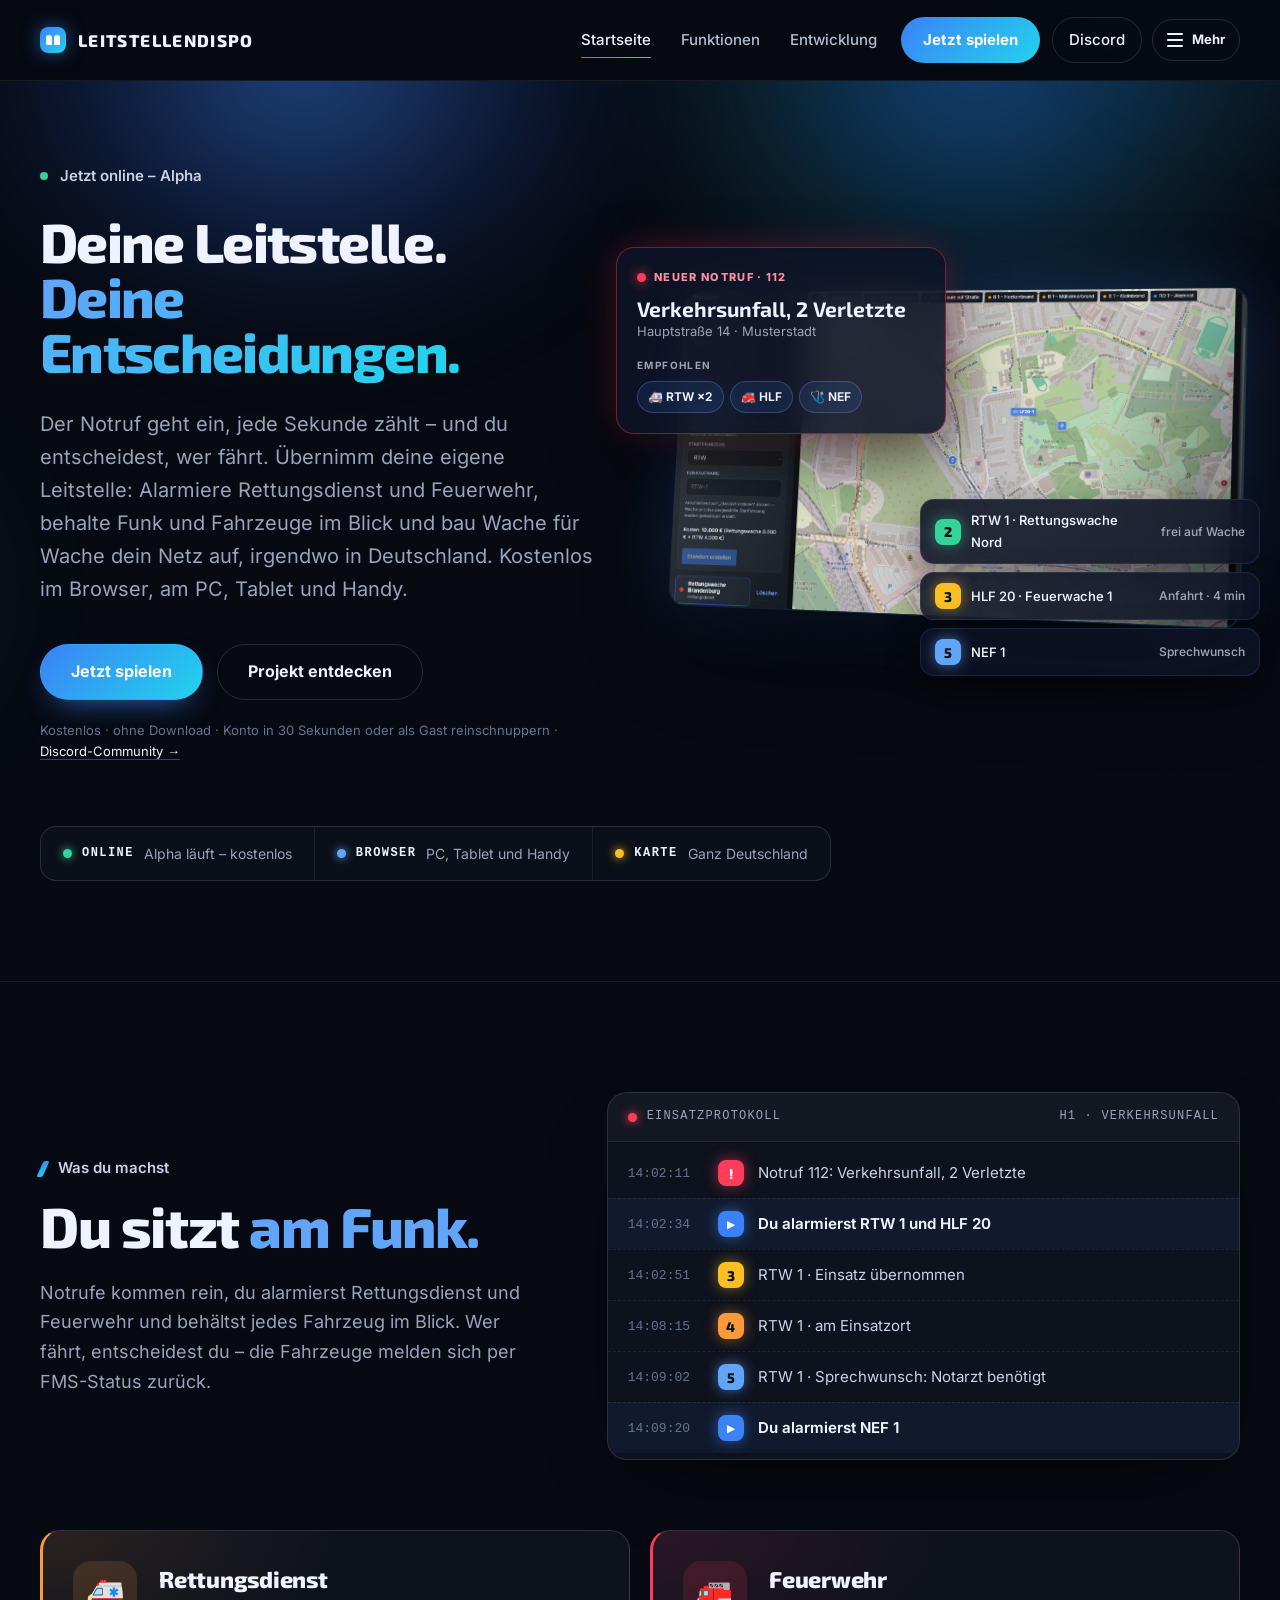
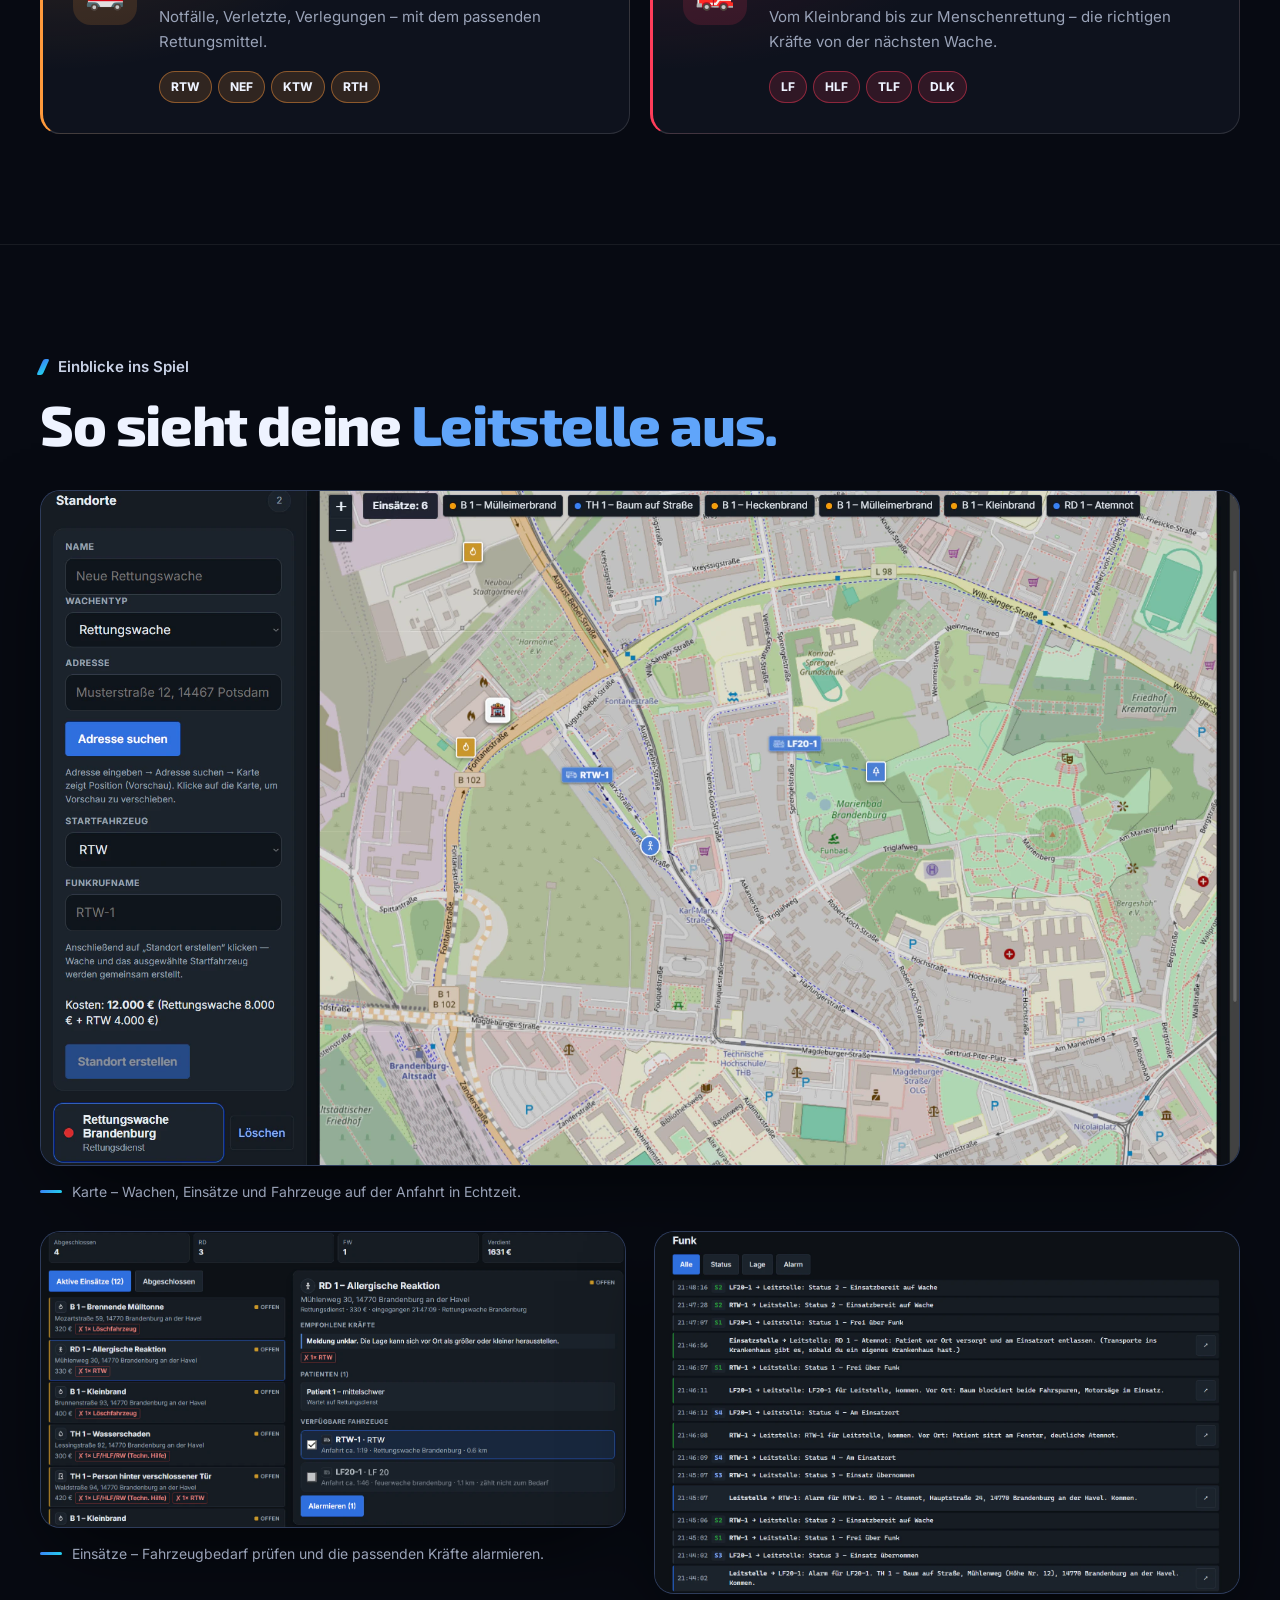
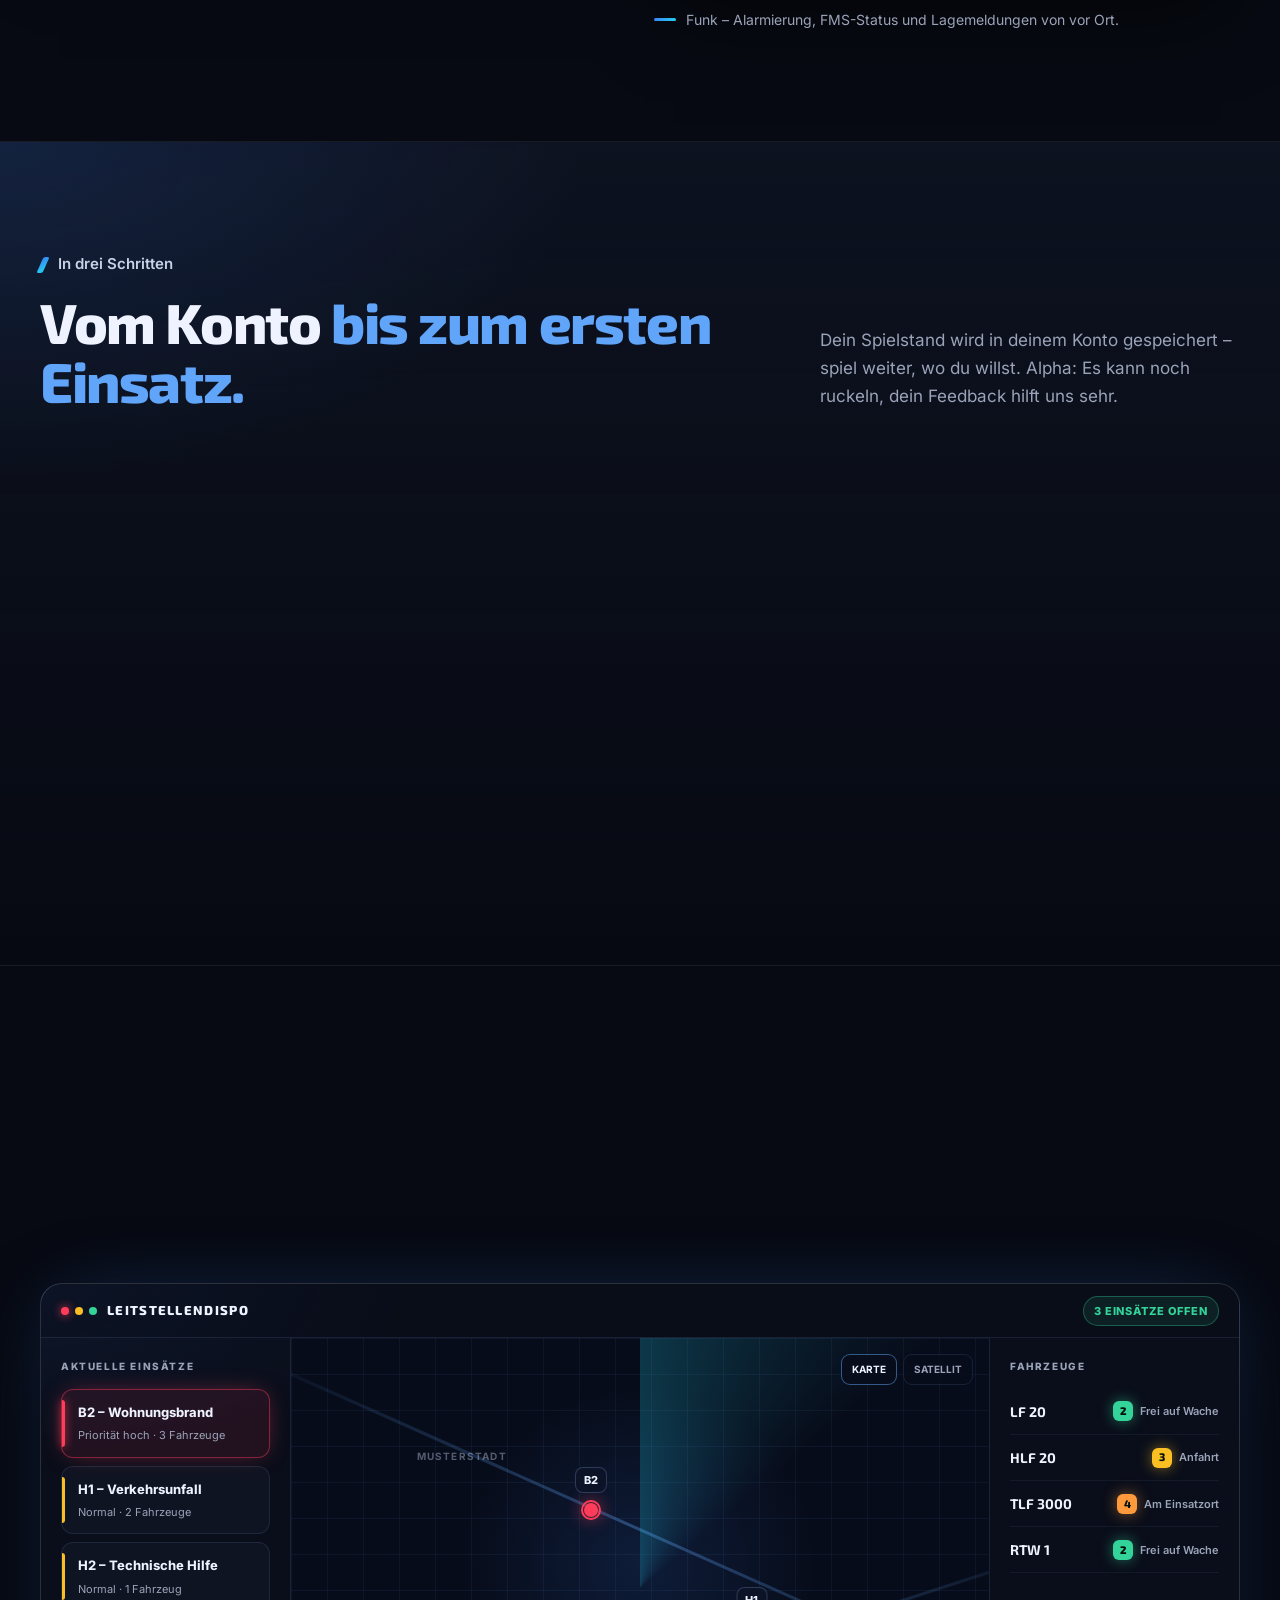
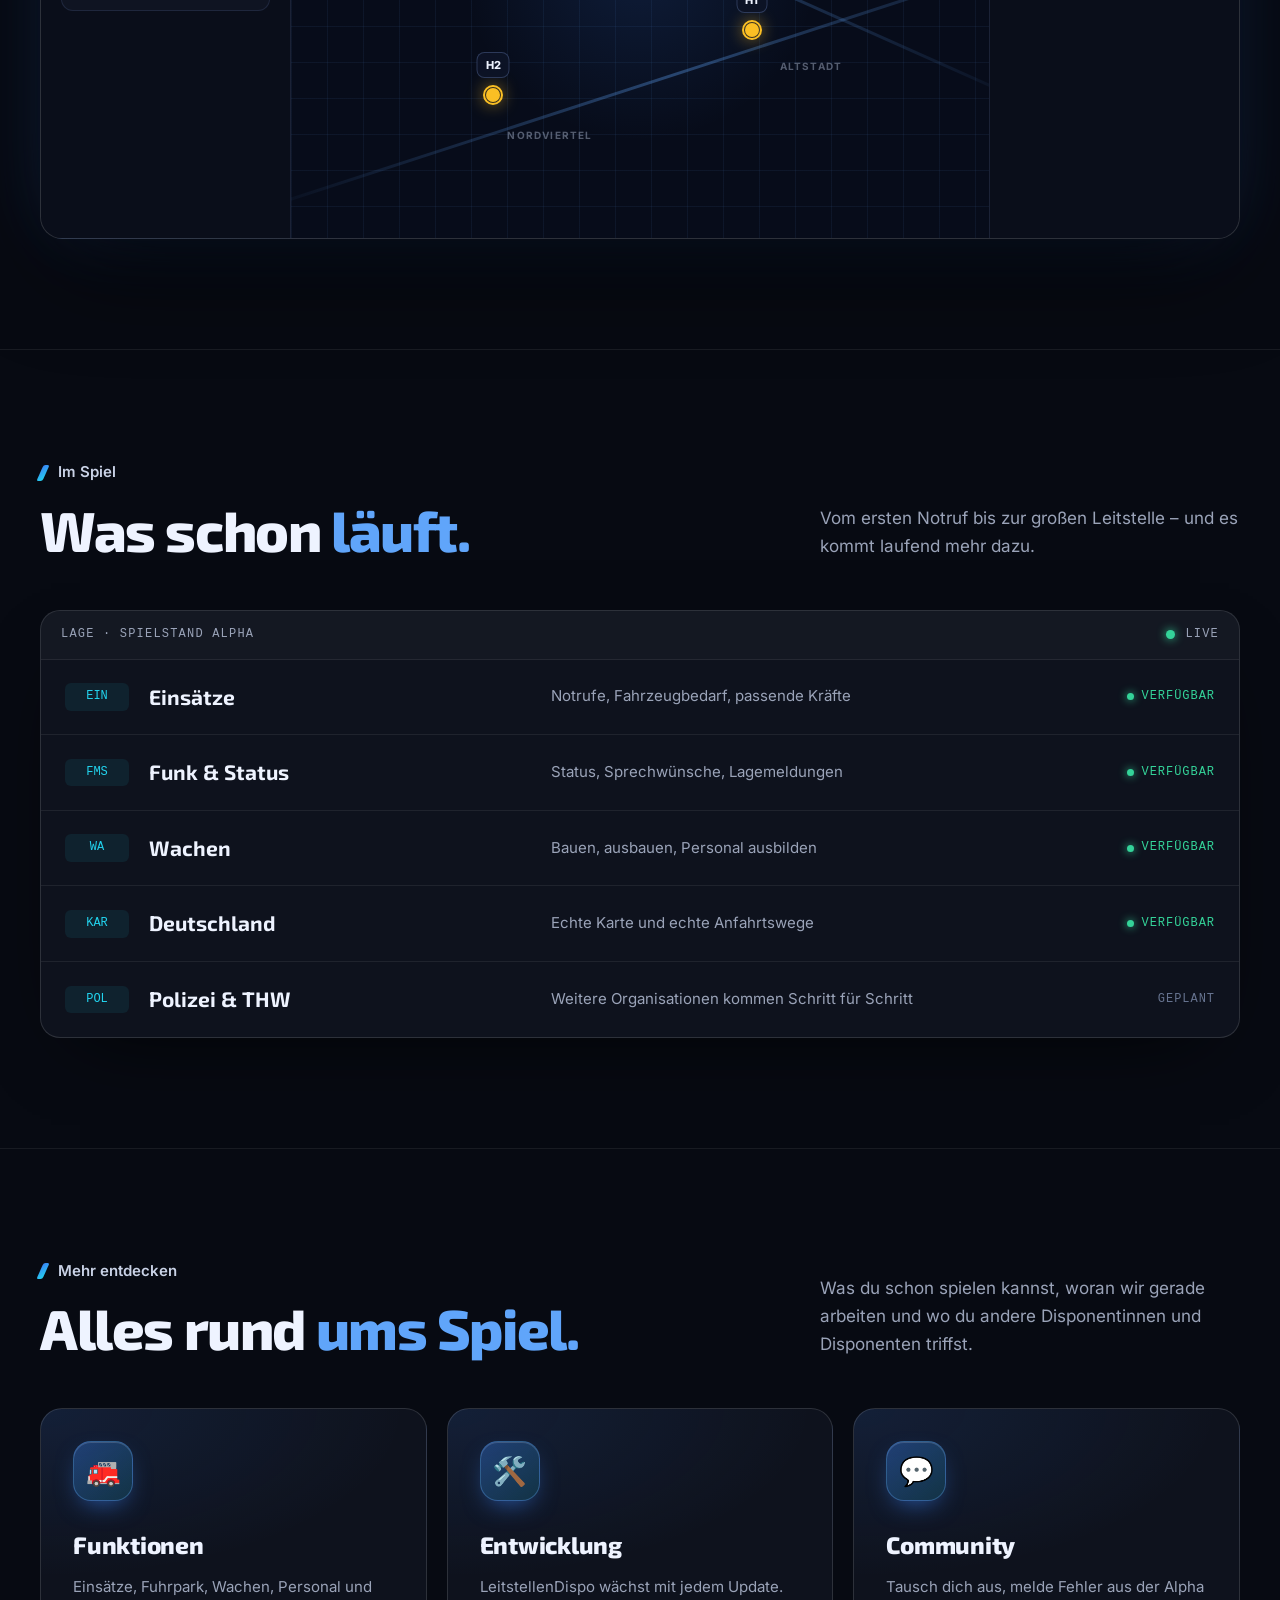
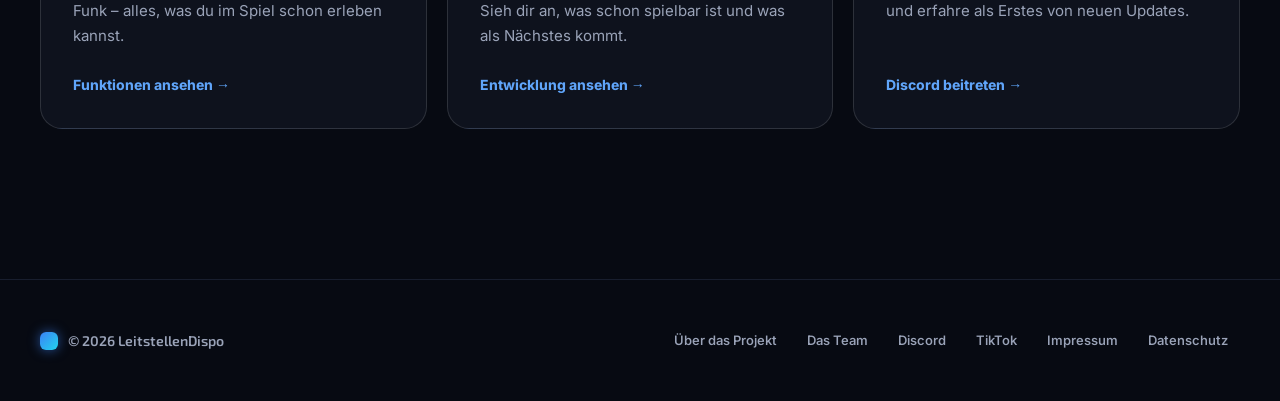
==== commit 58107ab4: "Discord-Einladungslink auf neuen, dauerhaften Link aktualisiert Der alte Link discord.gg/2WXJZtUFK w" ====
--- a/index.html
+++ b/index.html
@@ -16,7 +16,7 @@
   <link rel="icon" type="image/png" href="favicon.png.PNG">
   <link rel="apple-touch-icon" href="favicon.png.PNG">
 
-  <link rel="stylesheet" href="style.css?v=202611061720">
+  <link rel="stylesheet" href="style.css?v=202611061730">
 </head>
 
 <body>
@@ -55,7 +55,7 @@
         </a>
 
         <a
-          href="https://discord.gg/2WXJZtUFK"
+          href="https://discord.gg/KMWrWCFdTn"
           target="_blank"
           rel="noopener"
           class="nav-discord"
@@ -368,7 +368,7 @@
               Projekt entdecken
             </a>
           </div>
-          <p class="hero-zusatz">Kostenlos · ohne Download · Konto in 30 Sekunden oder als Gast reinschnuppern · <a href="https://discord.gg/2WXJZtUFK" target="_blank" rel="noopener">Discord-Community →</a></p>
+          <p class="hero-zusatz">Kostenlos · ohne Download · Konto in 30 Sekunden oder als Gast reinschnuppern · <a href="https://discord.gg/KMWrWCFdTn" target="_blank" rel="noopener">Discord-Community →</a></p>
         </div>
         <div class="hero-karte" aria-hidden="true">
           <div class="hero-bild">
@@ -916,7 +916,7 @@
           </a>
 
           <a
-            href="https://discord.gg/2WXJZtUFK"
+            href="https://discord.gg/KMWrWCFdTn"
             target="_blank"
             rel="noopener"
             class="entdecken-karte"
@@ -961,7 +961,7 @@
         </a>
 
         <a
-          href="https://discord.gg/2WXJZtUFK"
+          href="https://discord.gg/KMWrWCFdTn"
           target="_blank"
           rel="noopener"
         >
@@ -990,7 +990,7 @@
 
   </footer>
 
-  <script src="script.js?v=202611061720"></script>
+  <script src="script.js?v=202611061730"></script>
 
 </body>
 </html>
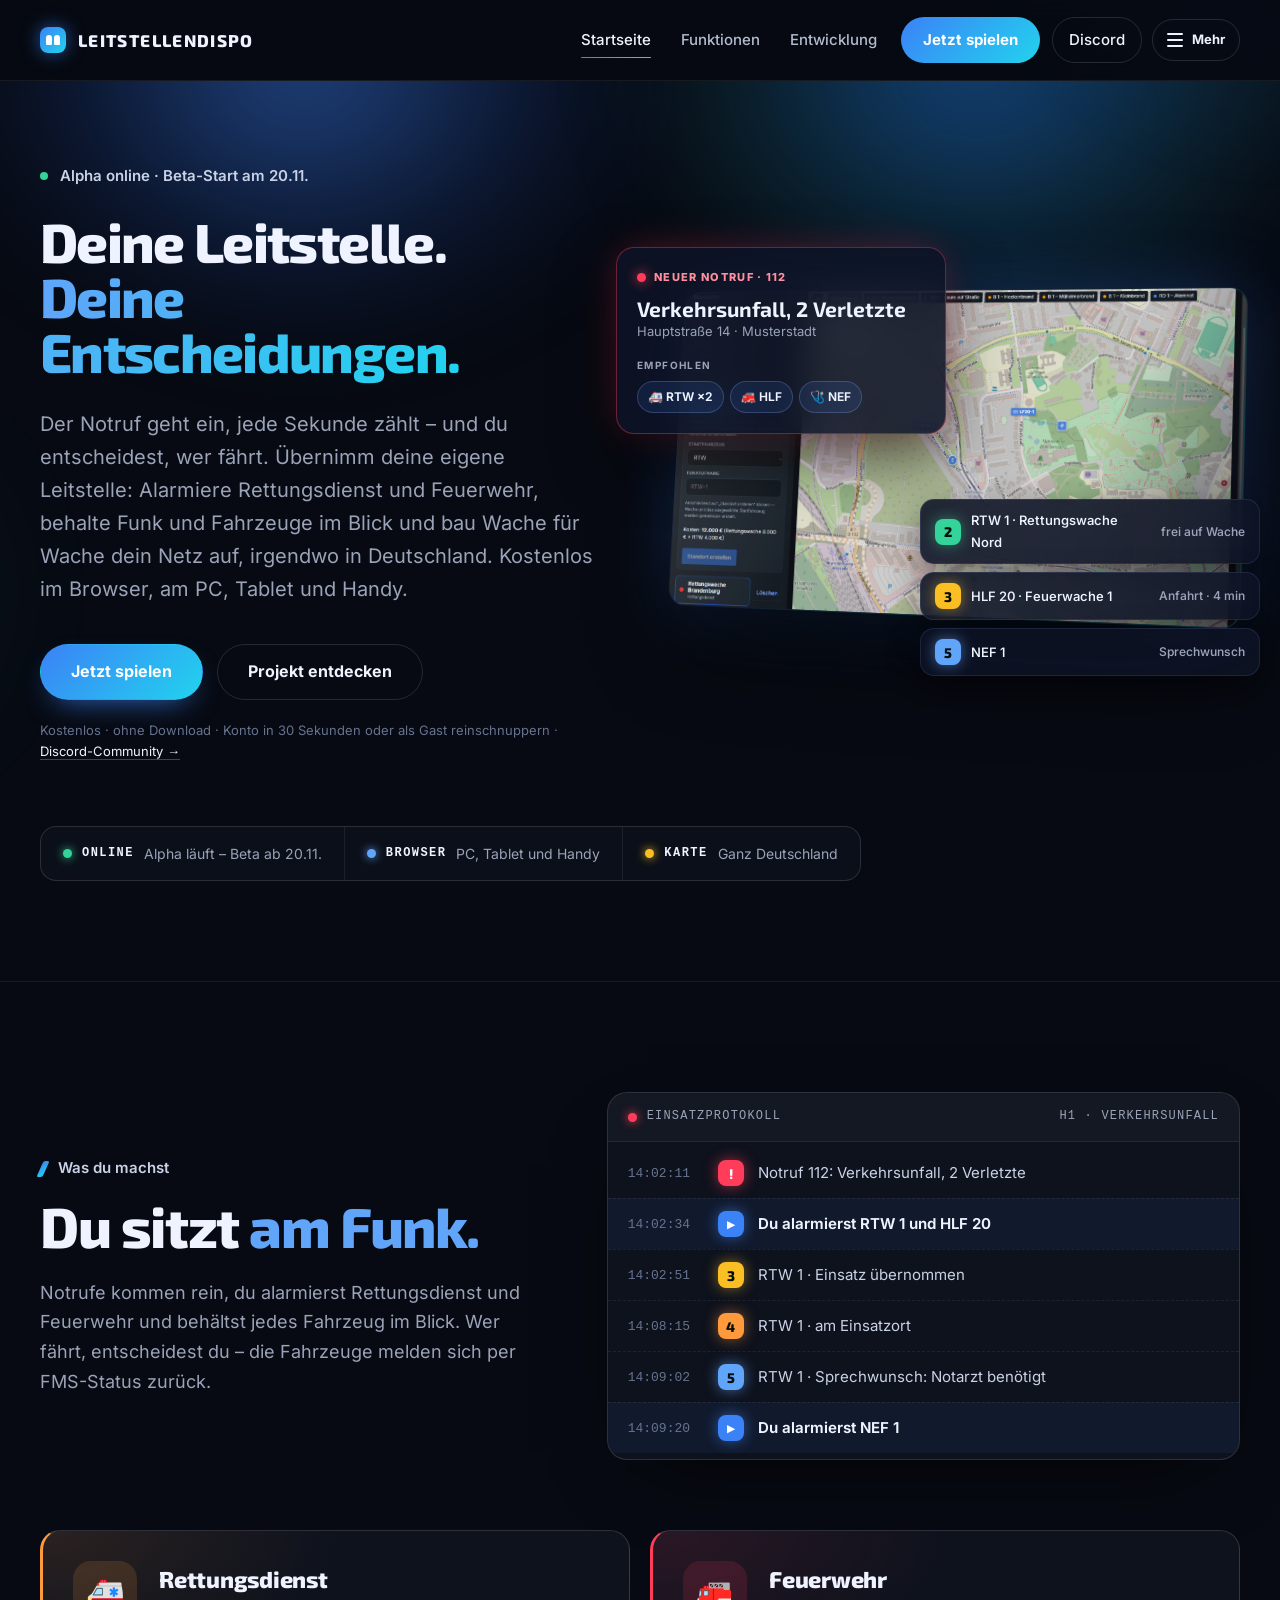
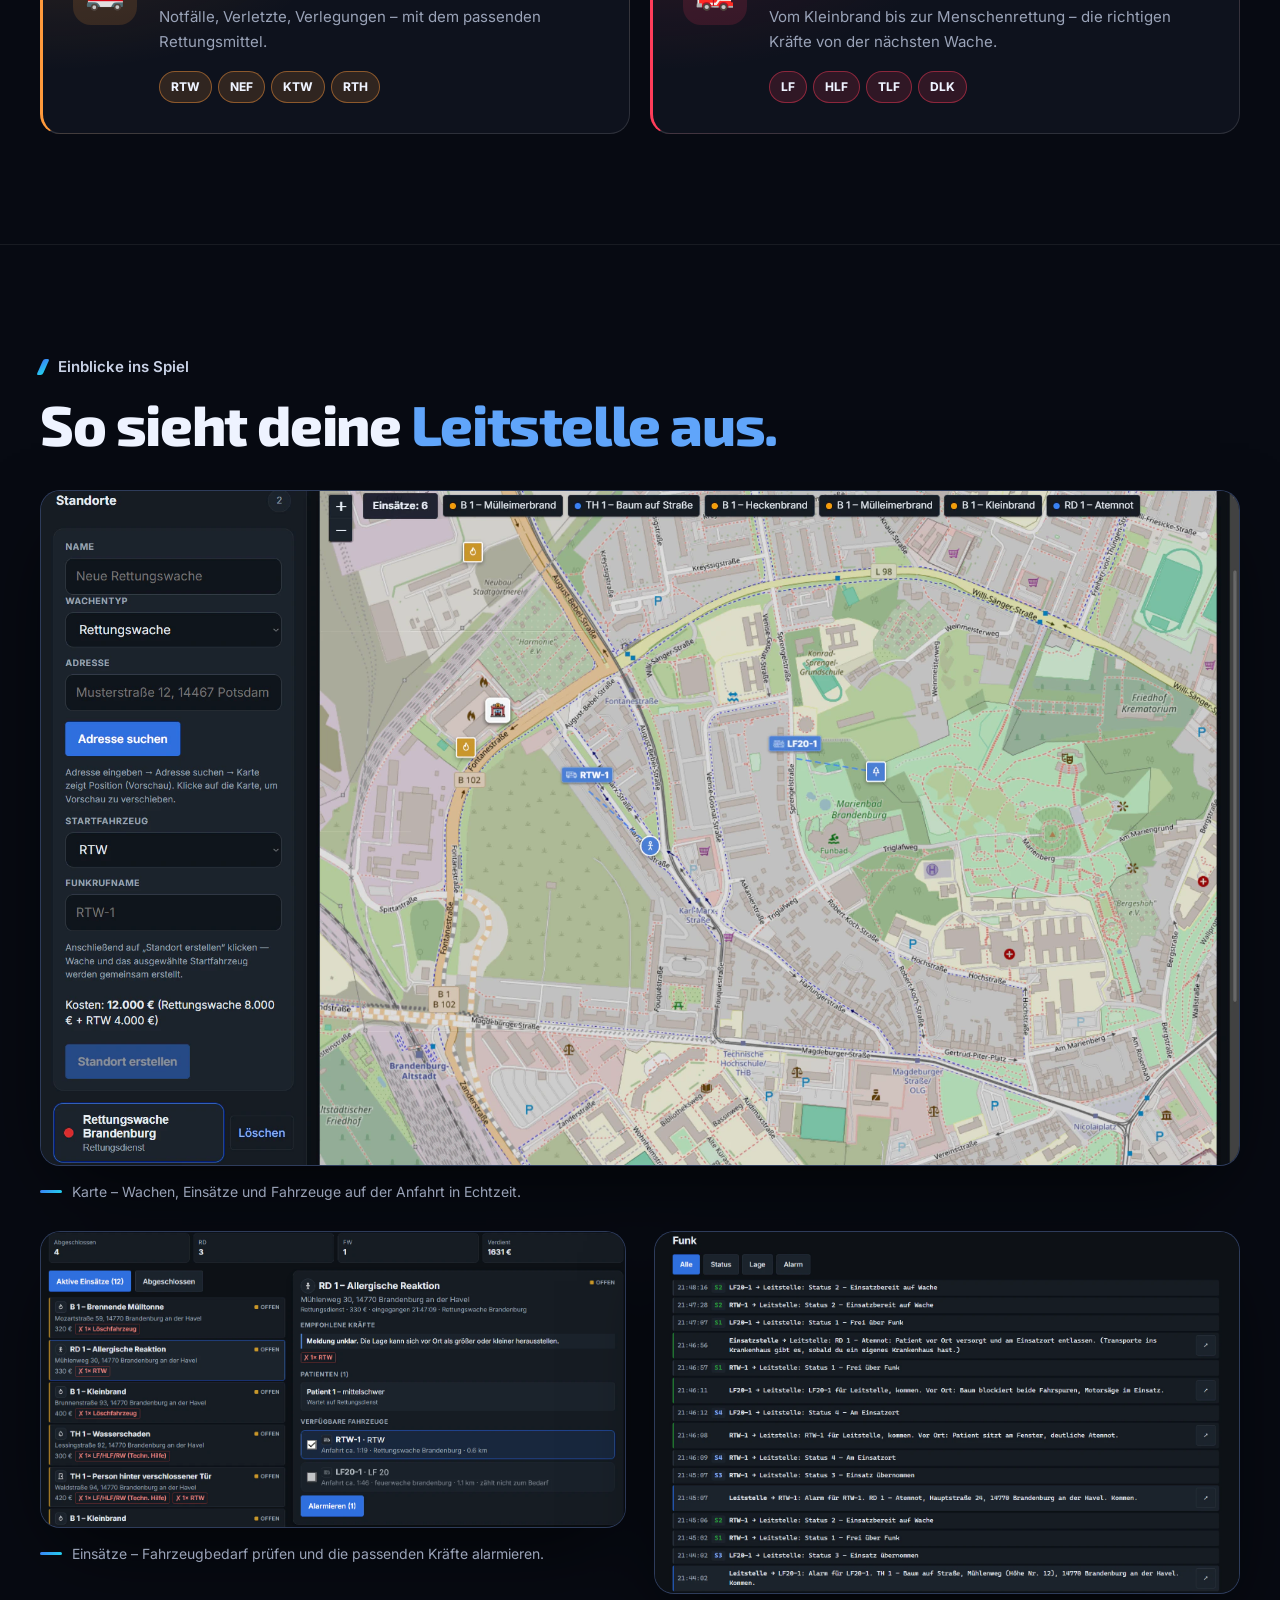
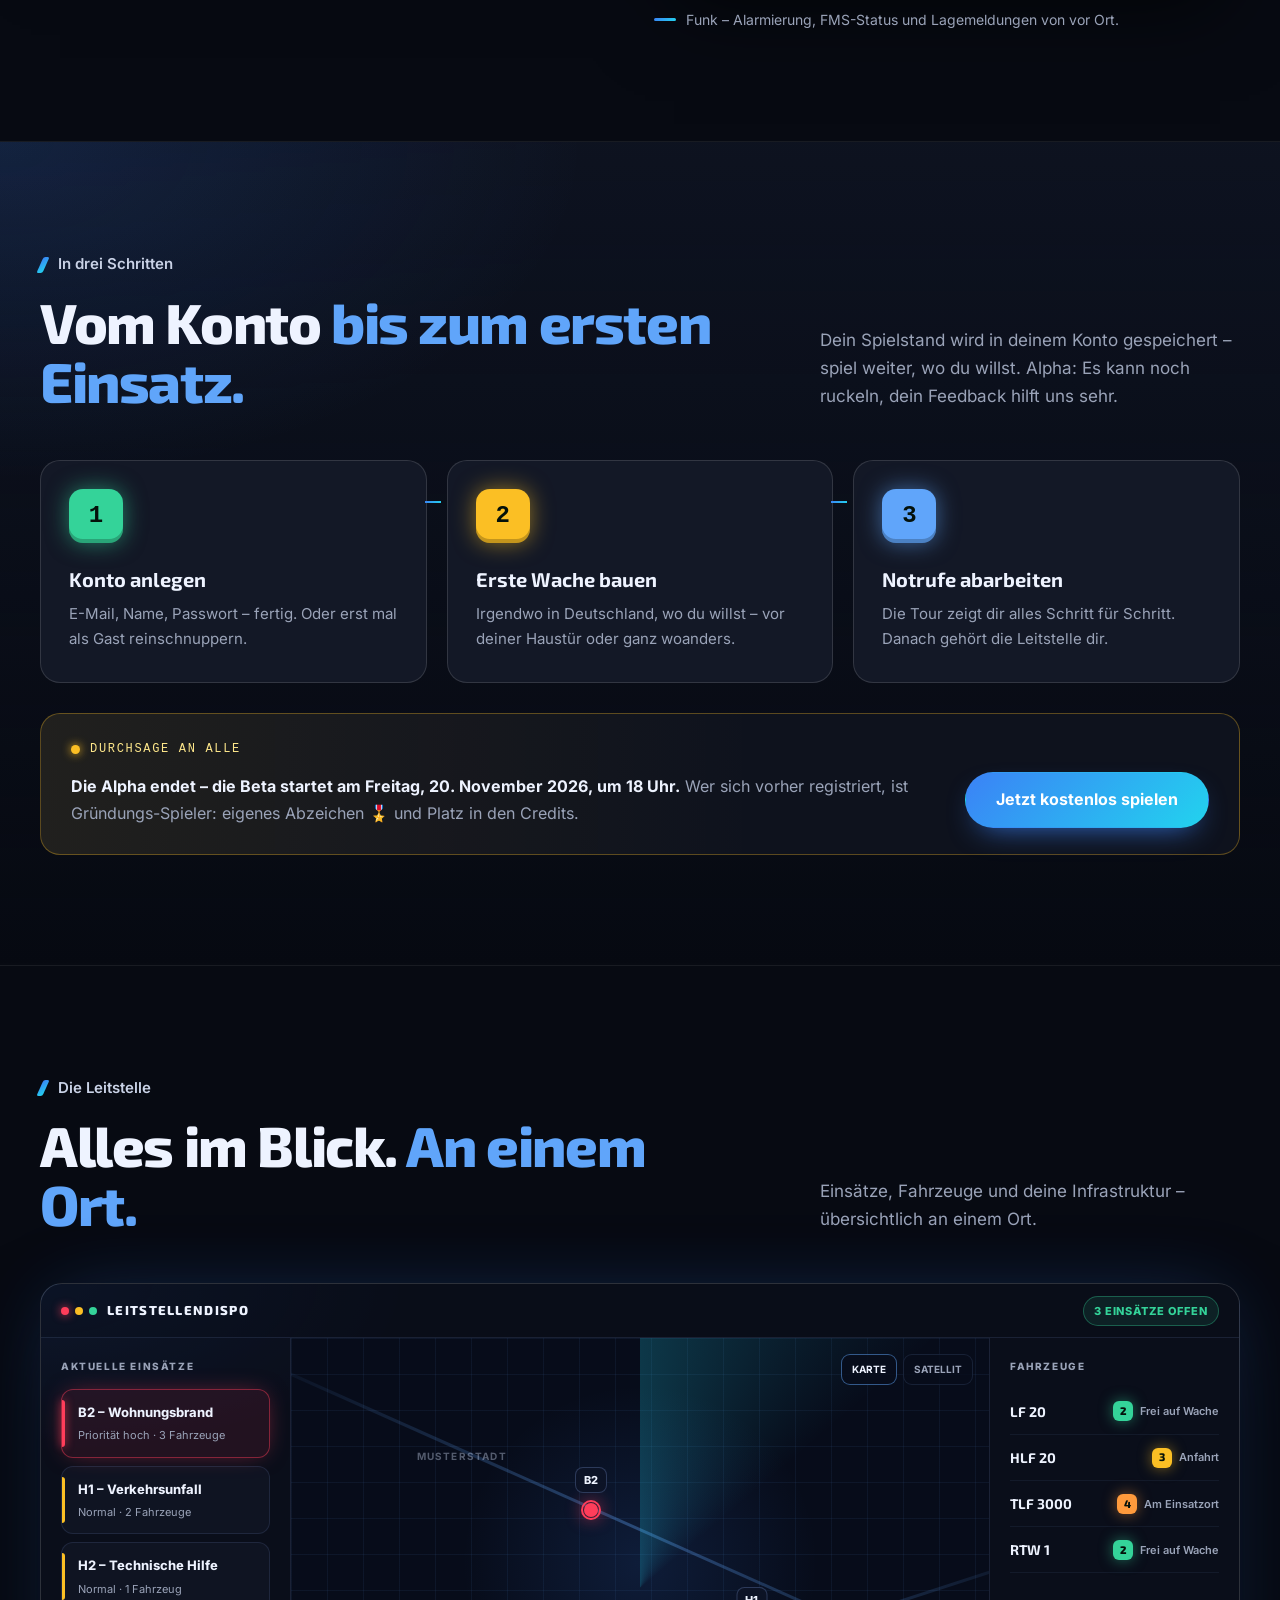
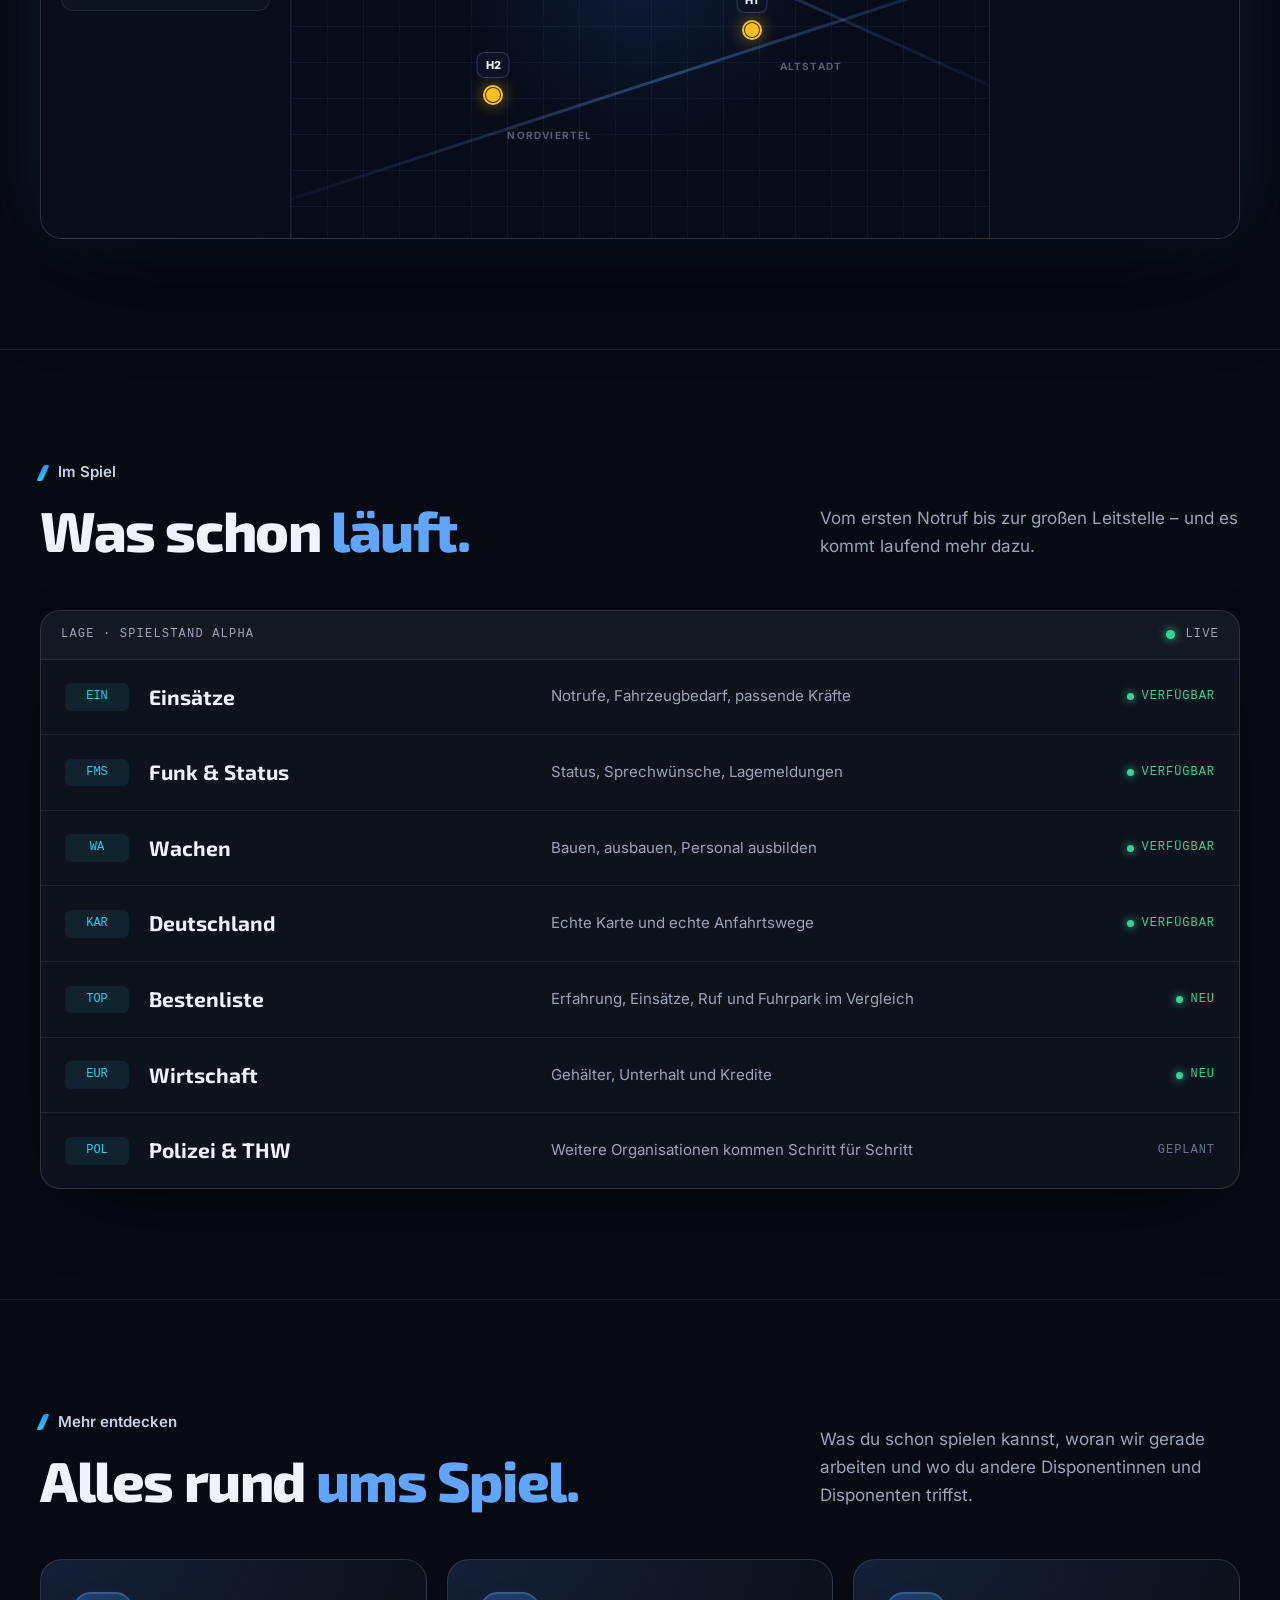
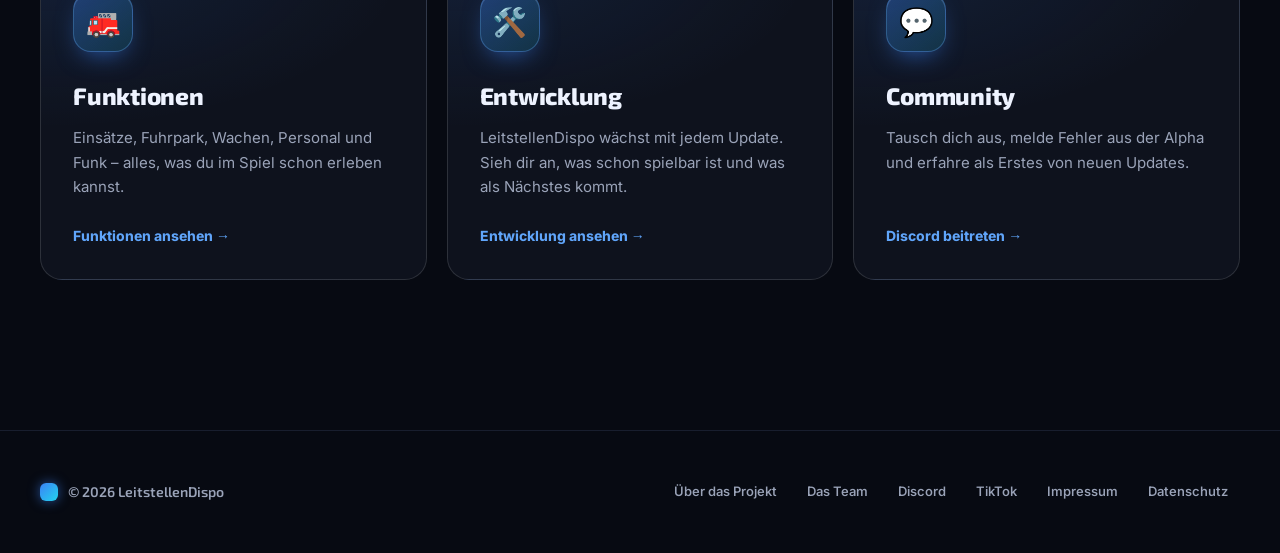
==== commit e67041d0: "Beta-Start am 20.11.2026 angekündigt, Fahrplan mit Bestenliste und Kredite aktualisiert Co-Authored-" ====
--- a/index.html
+++ b/index.html
@@ -333,7 +333,7 @@
 
           <div class="eyebrow eyebrow-live">
             <span class="live-punkt" aria-hidden="true"></span>
-            Jetzt online – Alpha
+            Alpha online · Beta-Start am 20.11.
           </div>
 
           <h1>
@@ -390,7 +390,7 @@
       </div>
 
       <ul class="lage-leiste">
-        <li><span class="lampe lampe--gruen"></span><b>Online</b>Alpha läuft – kostenlos</li>
+        <li><span class="lampe lampe--gruen"></span><b>Online</b>Alpha läuft – Beta ab 20.11.</li>
         <li><span class="lampe lampe--blau"></span><b>Browser</b>PC, Tablet und Handy</li>
         <li><span class="lampe lampe--gelb"></span><b>Karte</b>Ganz Deutschland</li>
       </ul>
@@ -622,8 +622,8 @@
             Durchsage an alle
           </div>
           <p>
-            <strong>Gründungs-Spieler gesucht:</strong> Wer schon in der Alpha spielt,
-            bekommt ein eigenes Abzeichen und wird in den Credits genannt.
+            <strong>Die Alpha endet – die Beta startet am Freitag, 20. November 2026, um 18 Uhr.</strong>
+            Wer sich vorher registriert, ist Gründungs-Spieler: eigenes Abzeichen 🎖️ und Platz in den Credits.
           </p>
           <a href="https://spiel.leitstellendispo.de" class="button button-primary">
             Jetzt kostenlos spielen
@@ -860,6 +860,8 @@
             <li><code>FMS</code><strong>Funk &amp; Status</strong><span>Status, Sprechwünsche, Lagemeldungen</span><em class="bereit">verfügbar</em></li>
             <li><code>WA</code><strong>Wachen</strong><span>Bauen, ausbauen, Personal ausbilden</span><em class="bereit">verfügbar</em></li>
             <li><code>KAR</code><strong>Deutschland</strong><span>Echte Karte und echte Anfahrtswege</span><em class="bereit">verfügbar</em></li>
+            <li><code>TOP</code><strong>Bestenliste</strong><span>Erfahrung, Einsätze, Ruf und Fuhrpark im Vergleich</span><em class="bereit">neu</em></li>
+            <li><code>EUR</code><strong>Wirtschaft</strong><span>Gehälter, Unterhalt und Kredite</span><em class="bereit">neu</em></li>
             <li><code>POL</code><strong>Polizei &amp; THW</strong><span>Weitere Organisationen kommen Schritt für Schritt</span><em>geplant</em></li>
           </ul>
         </div>
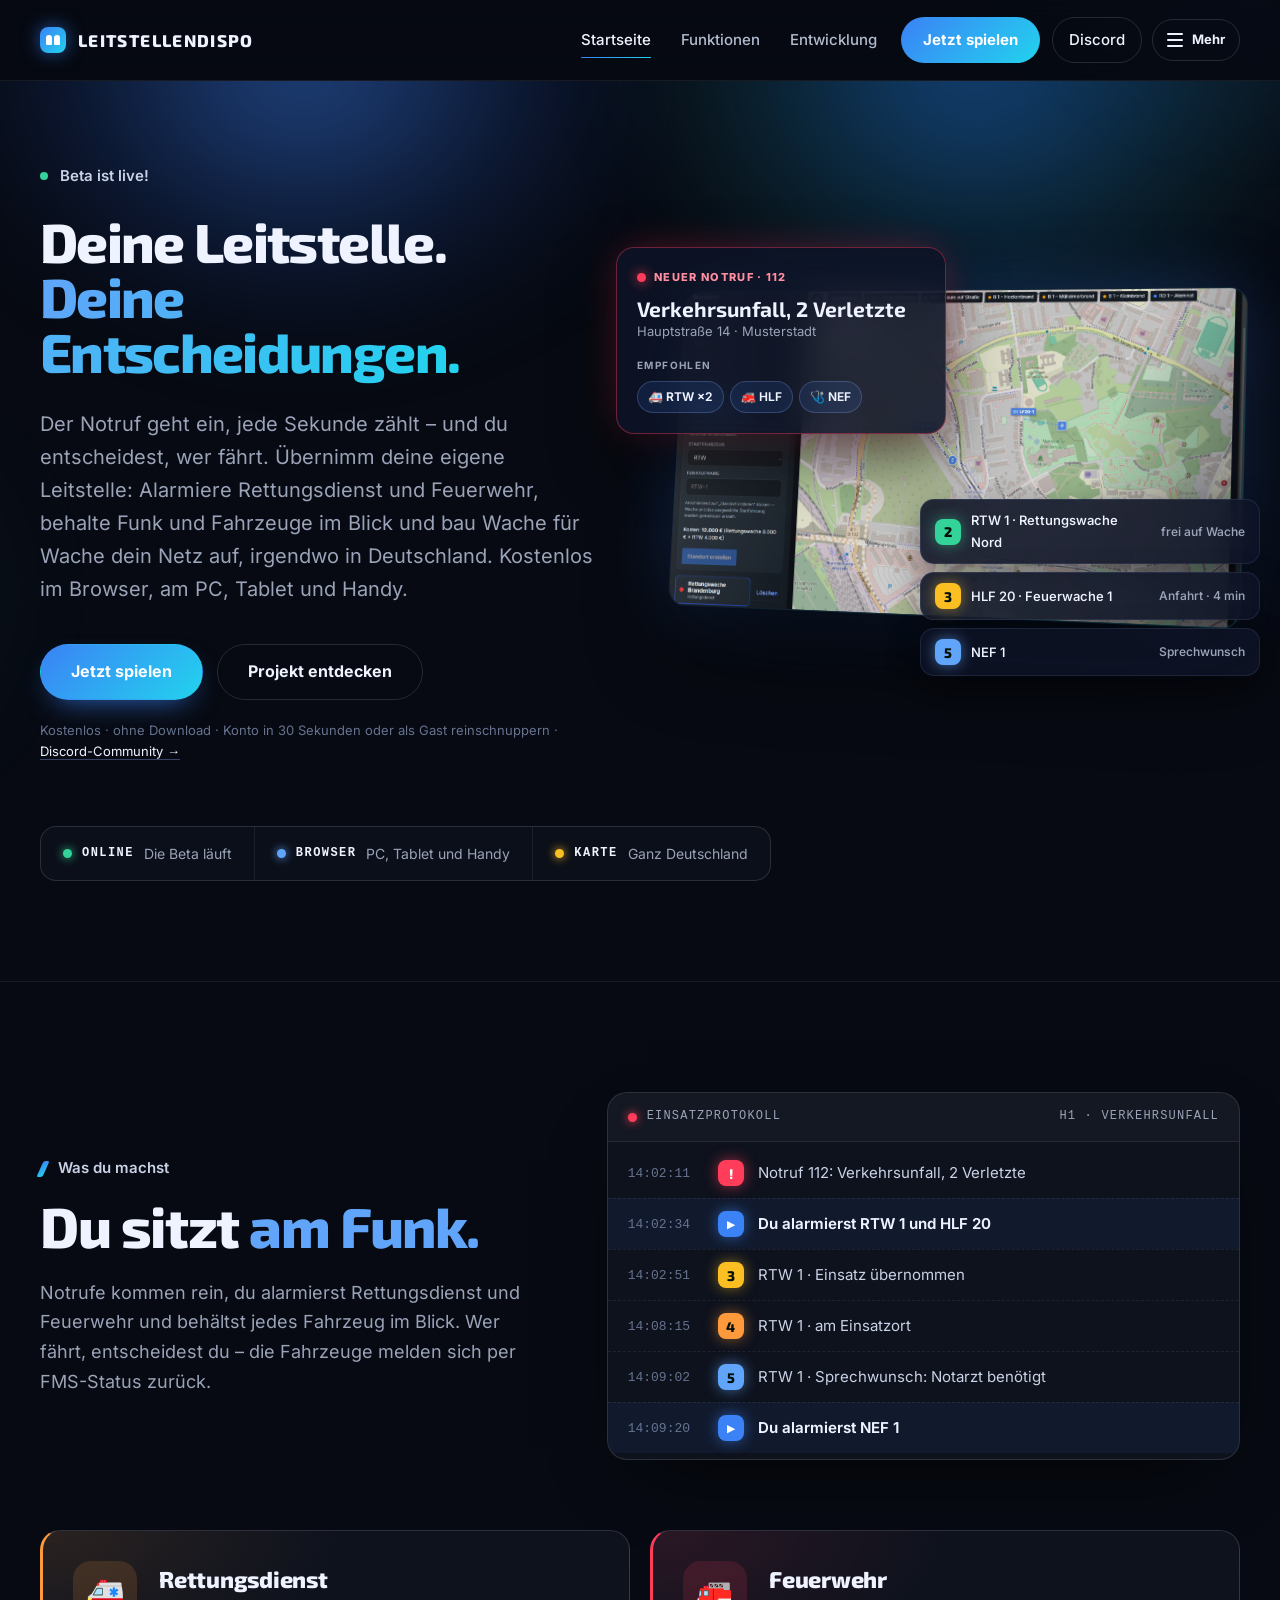
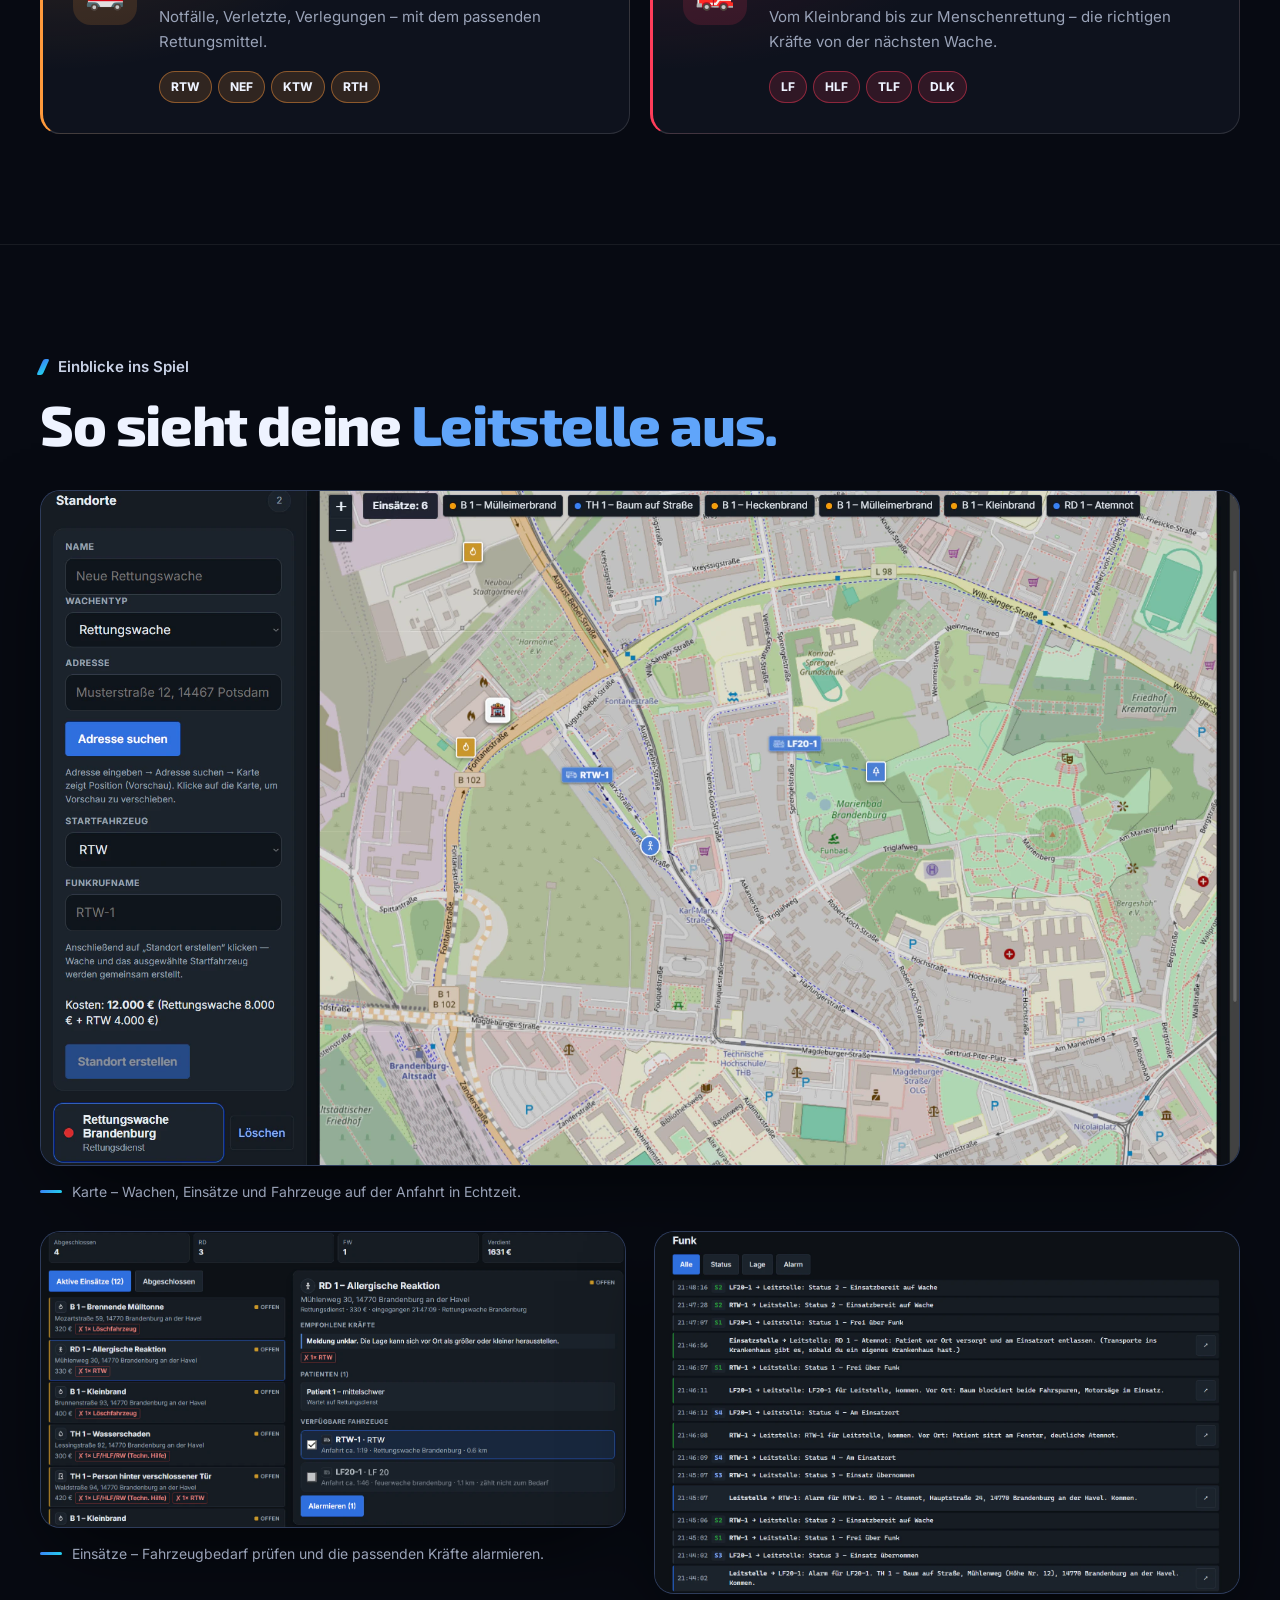
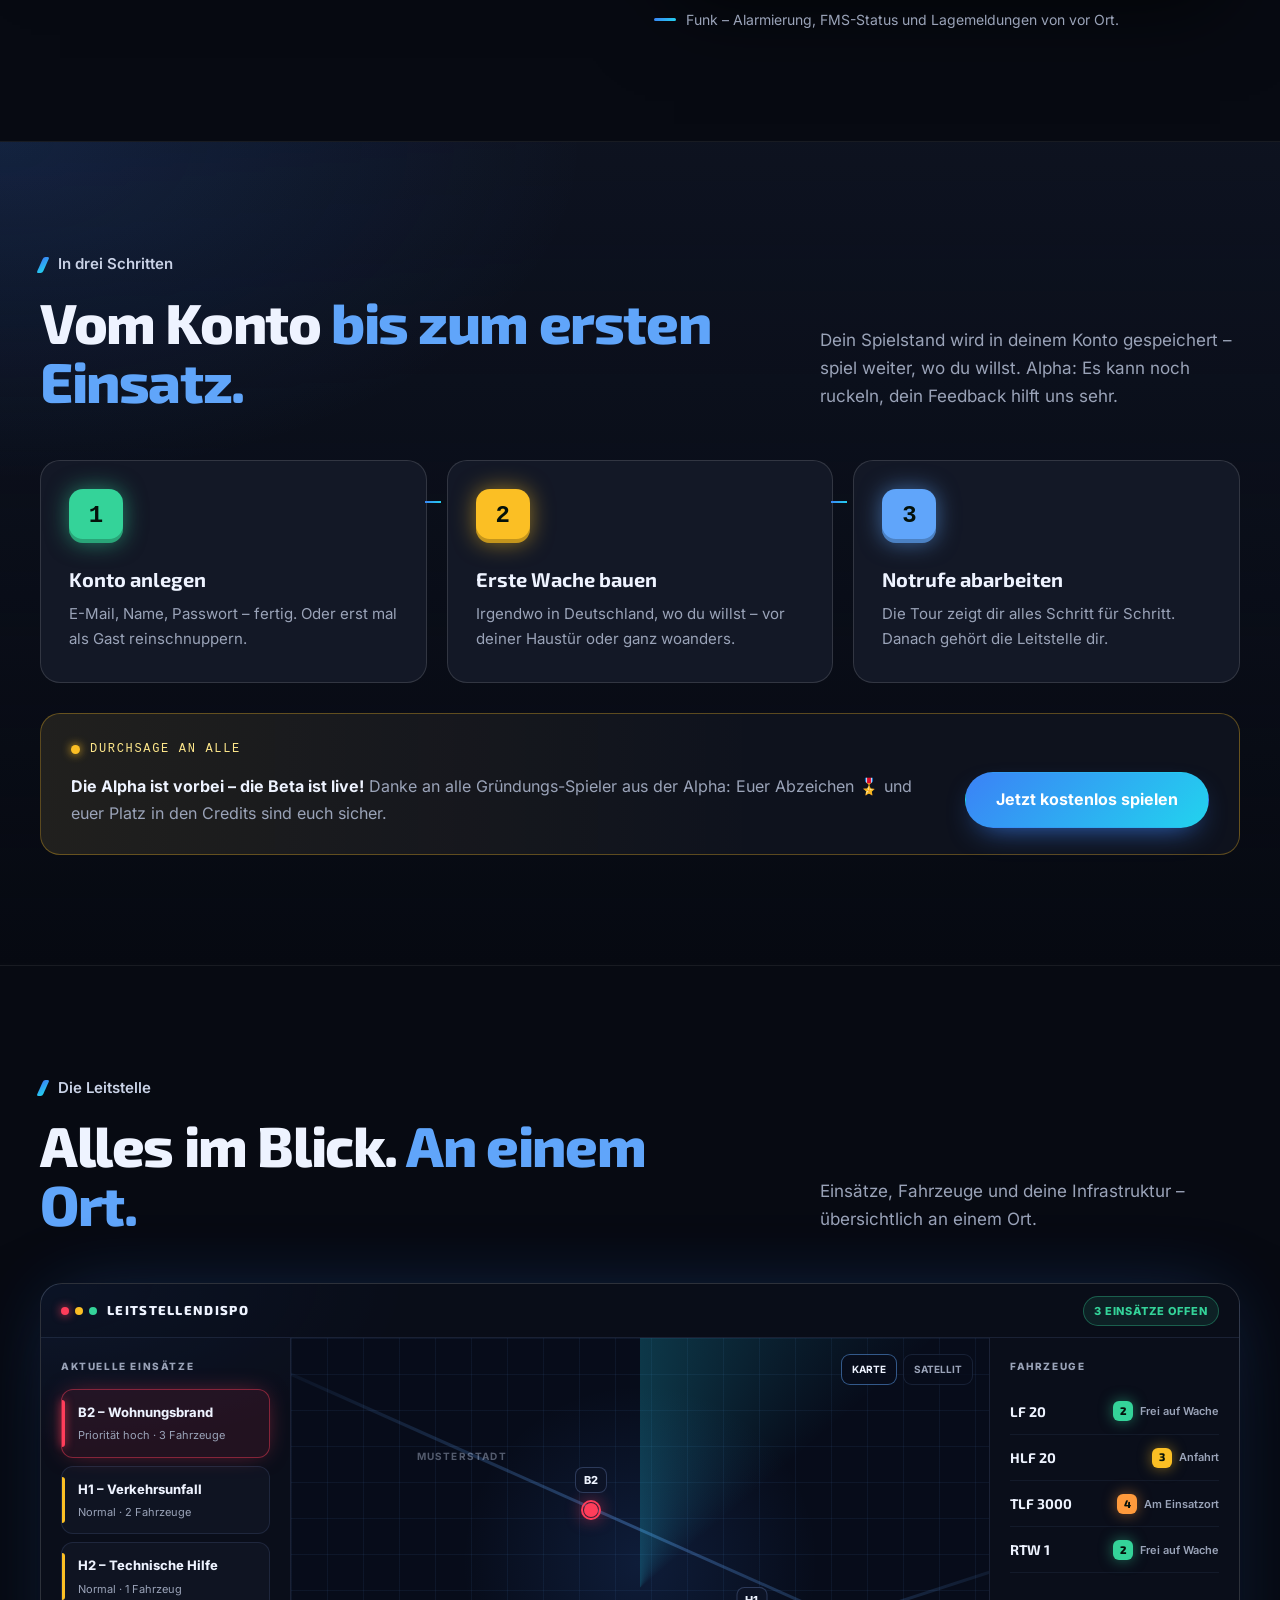
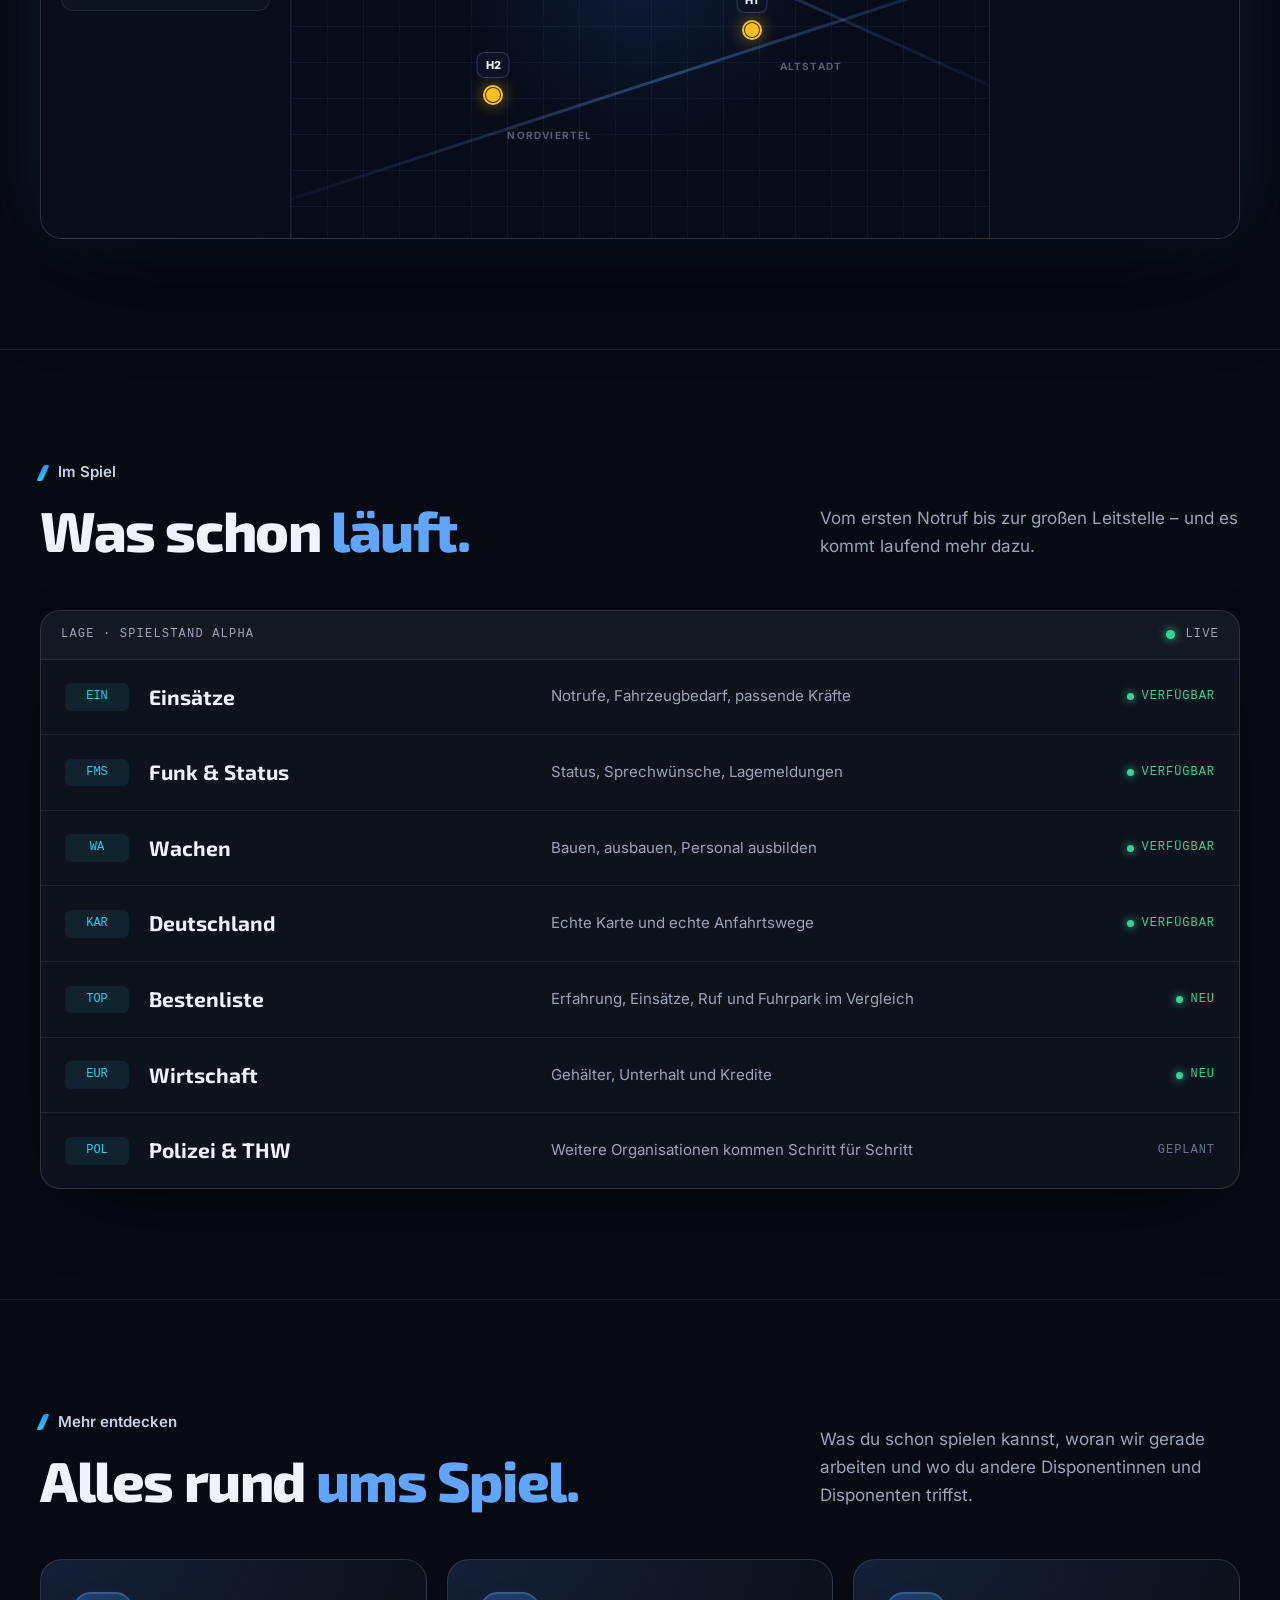
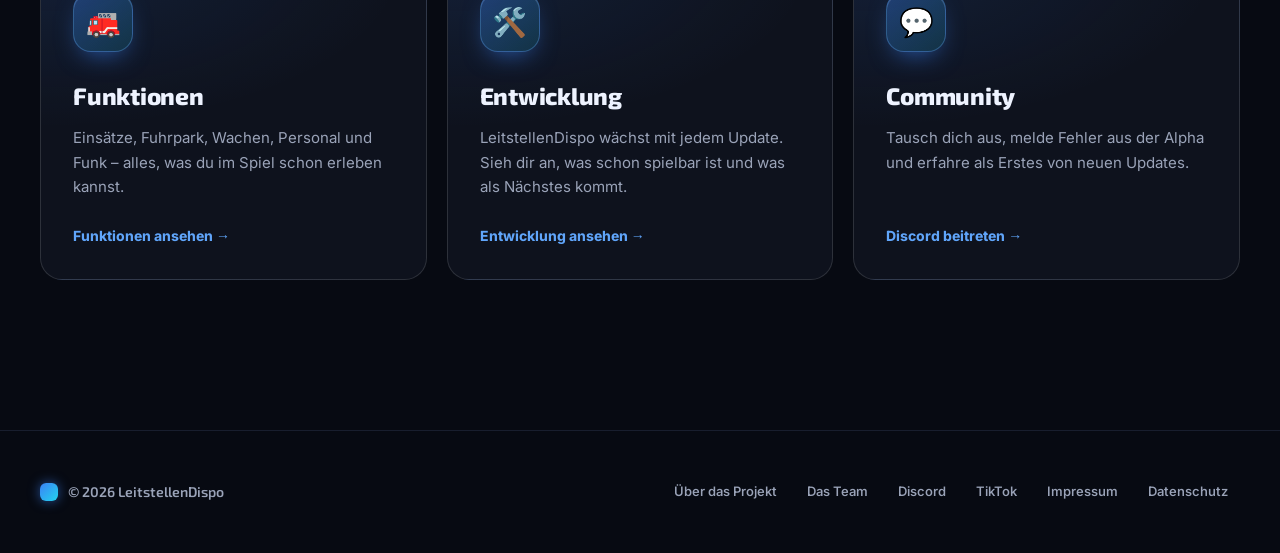
==== commit 8e531f83: "Beta ist live: Startseite und Entwicklung aktualisiert Co-Authored-By: Claude Opus 5.5 <noreply@anth" ====
--- a/index.html
+++ b/index.html
@@ -333,7 +333,7 @@
 
           <div class="eyebrow eyebrow-live">
             <span class="live-punkt" aria-hidden="true"></span>
-            Alpha online · Beta-Start am 20.11.
+            Beta ist live!
           </div>
 
           <h1>
@@ -390,7 +390,7 @@
       </div>
 
       <ul class="lage-leiste">
-        <li><span class="lampe lampe--gruen"></span><b>Online</b>Alpha läuft – Beta ab 20.11.</li>
+        <li><span class="lampe lampe--gruen"></span><b>Online</b>Die Beta läuft</li>
         <li><span class="lampe lampe--blau"></span><b>Browser</b>PC, Tablet und Handy</li>
         <li><span class="lampe lampe--gelb"></span><b>Karte</b>Ganz Deutschland</li>
       </ul>
@@ -622,8 +622,8 @@
             Durchsage an alle
           </div>
           <p>
-            <strong>Die Alpha endet – die Beta startet am Freitag, 20. November 2026, um 18 Uhr.</strong>
-            Wer sich vorher registriert, ist Gründungs-Spieler: eigenes Abzeichen 🎖️ und Platz in den Credits.
+            <strong>Die Alpha ist vorbei – die Beta ist live!</strong>
+            Danke an alle Gründungs-Spieler aus der Alpha: Euer Abzeichen 🎖️ und euer Platz in den Credits sind euch sicher.
           </p>
           <a href="https://spiel.leitstellendispo.de" class="button button-primary">
             Jetzt kostenlos spielen
